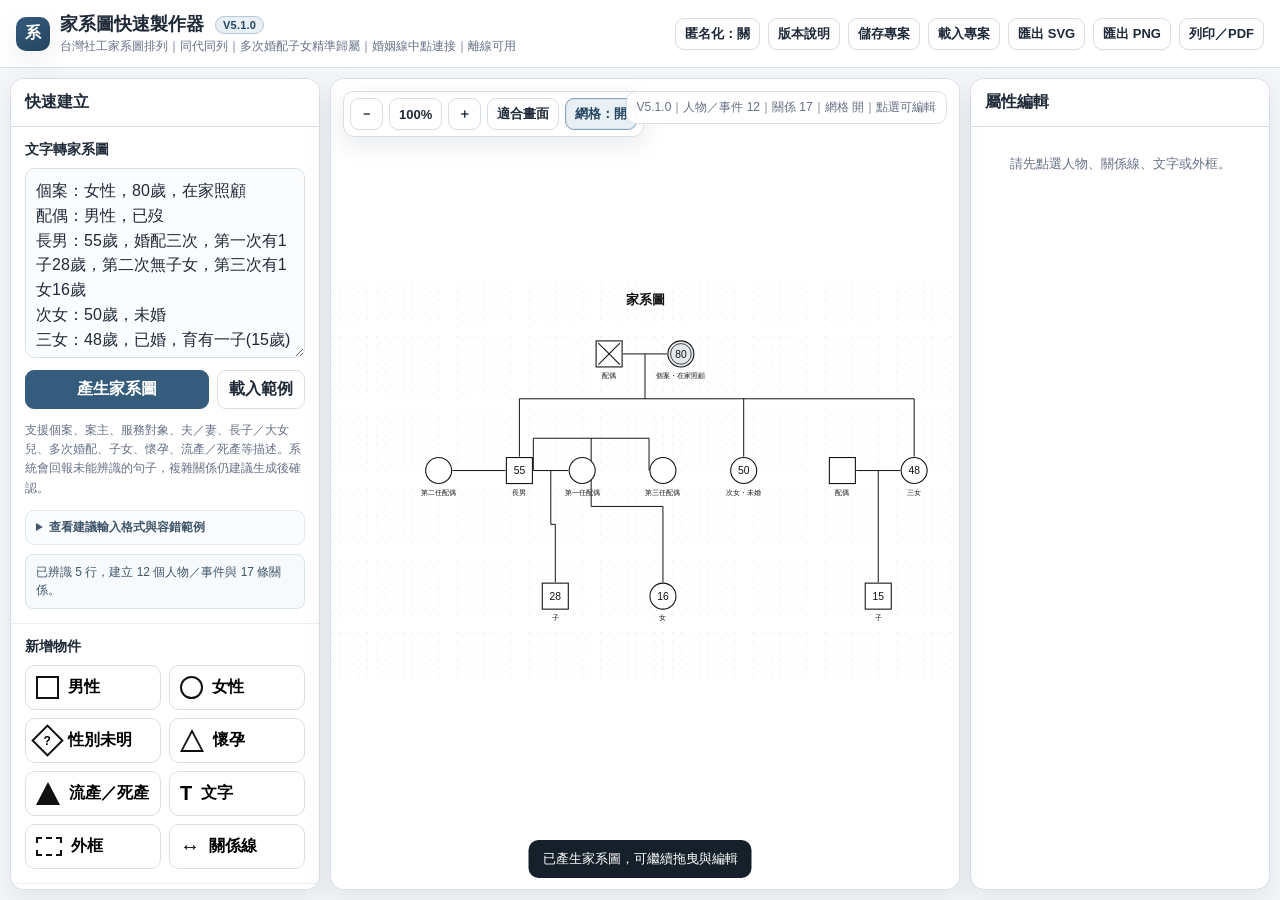
==== index.html @ 04a117cc "Add files via upload" ====
<!DOCTYPE html>
<html lang="zh-Hant">
<head>
<meta charset="utf-8" />
<meta name="viewport" content="width=device-width, initial-scale=1" />
<title>家系圖快速製作器 V5.1.0</title>
<link rel="stylesheet" href="styles.css?v=5.1.0" />
</head>
<body>
<div class="app">
  <header>
    <div class="brand">
      <div class="brand-mark">系</div>
      <div>
        <h1>家系圖快速製作器 <span class="version-badge" id="versionBadge">V5.1.0</span></h1>
        <p>台灣社工家系圖排列｜同代同列｜多次婚配子女精準歸屬｜婚姻線中點連接｜離線可用</p>
      </div>
    </div>
    <div class="header-actions">
      <button class="btn small privacy-toggle" id="anonymizeBtn" type="button" aria-pressed="false">匿名化：關</button>
      <button class="btn small" id="versionBtn" type="button">版本說明</button>
      <button class="btn small" id="saveProjectBtn">儲存專案</button>
      <label class="btn small" for="loadProjectInput">載入專案</label>
      <input class="file-input" id="loadProjectInput" type="file" accept="application/json" />
      <button class="btn small" id="exportSvgBtn">匯出 SVG</button>
      <button class="btn small" id="exportPngBtn">匯出 PNG</button>
      <button class="btn small" id="printBtn">列印／PDF</button>
      <button class="btn small inspector-toggle" id="inspectorToggleBtn">屬性</button>
    </div>
  </header>

  <main class="layout">
    <aside class="panel left-panel">
      <div class="panel-title">快速建立</div>
      <section class="section">
        <h3>文字轉家系圖</h3>
        <textarea id="quickInput" spellcheck="false">個案：女性，80歲，在家照顧
配偶：男性，已歿
長男：55歲，婚配三次，第一次有1子28歲，第二次無子女，第三次有1女16歲
次女：50歲，未婚
三女：48歲，已婚，育有一子(15歲)</textarea>
        <div class="row" style="margin-top:8px">
          <button class="btn primary" id="parseBtn" style="flex:1">產生家系圖</button>
          <button class="btn" id="sampleBtn">載入範例</button>
        </div>
        <p class="hint">支援個案、案主、服務對象、夫／妻、長子／大女兒、多次婚配、子女、懷孕、流產／死產等描述。系統會回報未能辨識的句子，複雜關係仍建議生成後確認。</p>
        <details class="parser-help">
          <summary>查看建議輸入格式與容錯範例</summary>
          <div class="hint parser-help-body">
            每位主要成員建議各占一行，可使用全形或半形冒號、逗號、分號。<br>
            例如：<br>
            ・案主 女性 80歲，在家照顧<br>
            ・丈夫：已歿<br>
            ・大兒子55歲，結婚三次；第一任育有28歲兒子；第三任育有16歲女兒<br>
            ・次女50歲未婚<br>
            ・三女48歲，已婚，有一名15歲兒子
          </div>
        </details>
        <div class="parse-report" id="parseReport" aria-live="polite"></div>
      </section>

      <section class="section">
        <h3>新增物件</h3>
        <div class="tool-grid">
          <button class="tool-btn" data-add-node="male"><span class="symbol-mini"></span>男性</button>
          <button class="tool-btn" data-add-node="female"><span class="symbol-mini circle"></span>女性</button>
          <button class="tool-btn" data-add-node="unknown"><span class="symbol-mini diamond"><span>?</span></span>性別未明</button>
          <button class="tool-btn" data-add-node="pregnancy"><span class="legend-triangle outline"></span>懷孕</button>
          <button class="tool-btn" data-add-node="loss"><span class="legend-triangle"></span>流產／死產</button>
          <button class="tool-btn" id="addTextBtn"><span style="font-weight:800;font-size:20px">T</span>文字</button>
          <button class="tool-btn" id="addFrameBtn"><span style="width:26px;height:19px;border:2px dashed #111"></span>外框</button>
          <button class="tool-btn" id="addRelationBtn"><span style="font-size:20px">↔</span>關係線</button>
        </div>
      </section>

      <section class="section">
        <h3>圖面設定</h3>
        <div class="meta-settings">
          <div class="field"><label>標題</label><input id="metaTitle" value="家系圖" /></div>
          <div class="field"><label>副標題／案號（選填）</label><input id="metaSubtitle" placeholder="例如：A001／家庭評估" /></div>
          <label class="check"><input type="checkbox" id="showRiskMarkers" checked /> 顯示高風險紅色箭頭</label>
        </div>
      </section>

      <section class="section">
        <h3>排列與畫布</h3>
        <div class="stack">
          <div class="setting-card" id="gridSettingCard">
            <div class="setting-line">
              <label class="check"><input type="checkbox" id="snapToGrid" checked /> 網格對齊</label>
              <span class="setting-value">20 px</span>
            </div>
            <div class="hint">啟用後顯示淡色點狀網格；拖曳人物、文字與外框時會自動吸附。</div>
          </div>
          <button class="btn" id="alignAllToGridBtn">將現有物件對齊網格</button>
          <button class="btn primary" id="autoLayoutBtn">依社工原則排列／修正連線</button>
          <div class="setting-card social-layout-card">
            <strong>V5 排列規則</strong>
            <div class="hint">長輩在上、晚輩在下；同一世代固定同一橫排；夫妻男左女右；手足長左幼右；子女由父母婚姻線中點向下連接。</div>
          </div>
          <div class="setting-card" id="touchSettingCard">
            <label class="check"><input type="checkbox" id="touchLongPress" checked /> 觸控長按後拖曳</label>
            <div class="setting-line"><span class="hint">手機／平板可避免輕觸時誤移動</span><select id="nudgeStep" aria-label="微調距離"><option value="2">微調 2px</option><option value="10">微調 10px</option><option value="20">網格 20px</option></select></div>
          </div>
          <div class="grid2">
            <button class="btn" id="undoBtn">復原</button>
            <button class="btn" id="redoBtn">重做</button>
          </div>
          <button class="btn danger" id="clearBtn">清空畫布</button>
        </div>
      </section>

      <section class="section">
        <h3>符號說明</h3>
        <div class="legend-list">
          <div class="legend-item"><span class="symbol-mini"></span>男性</div>
          <div class="legend-item"><span class="symbol-mini circle"></span>女性</div>
          <div class="legend-item"><span class="symbol-mini" style="position:relative">╳</span>已歿</div>
          <div class="legend-item"><span class="symbol-mini" style="box-shadow:0 0 0 3px #fff,0 0 0 5px #111"></span>案主／個案（雙框）</div>
          <div class="legend-item"><span class="legend-triangle outline"></span>懷孕</div>
          <div class="legend-item"><span class="legend-triangle"></span>流產／死產（類型可在屬性中調整）</div>
          <div class="legend-item"><span class="relation-swatch"></span>婚姻／伴侶關係</div>
          <div class="legend-item"><span class="relation-swatch dashed"></span>同居、收養或寄養（依標籤判讀）</div>
          <div class="legend-item"><span class="relation-swatch double"></span>親密關係</div>
          <div class="legend-item"><span class="relation-swatch red"></span>施暴者 → 受暴者</div>
          <div class="legend-item"><span style="font-weight:800;color:#b42318;font-size:22px">↘</span>高風險／需注意</div>
        </div>
        <p class="hint">V5 的結構排列採台灣社工實務常見原則：同代同列、長左幼右、夫妻男左女右，親子線由婚姻線中點向下。不同機構若有內規，仍以單位規範為準。</p>
      </section>

      <section class="section">
        <h3>敏感個資遮蔽</h3>
        <div class="privacy-controls">
          <label class="check"><input type="checkbox" id="anonymizeToggle" /> 啟用匿名顯示與匯出</label>
          <div class="field"><label>姓名處理方式</label><select id="anonymizeMode"><option value="code">以代號取代（A女、B男）</option><option value="hide">完全隱藏姓名</option></select></div>
          <label class="check"><input type="checkbox" id="anonymizeHideNotes" checked /> 匿名時同時隱藏人物備註</label>
          <div class="hint">此功能不會刪除原始姓名，只改變畫布顯示與 SVG／PNG／PDF 輸出。JSON 專案仍保留原始資料，請妥善保管。</div>
        </div>
        <div class="privacy"><strong>個資提醒：</strong>專案預設只存於目前瀏覽器，不會自動上傳。暴力、健康、兒少與家庭關係屬高度敏感資料，正式使用仍請依機構個資及資訊安全規範處理。</div>
      </section>
      <section class="section">
        <div class="version-card"><strong>版本 5.1.0</strong><span>2026-07-28</span><p>修正多次婚配家庭：每名子女綁定正確婚姻聯結，第三任配偶之子女會從該段婚姻線的水平中點向下連接。</p></div>
      </section>
    </aside>

    <section class="workspace-panel">
      <div class="workspace-toolbar">
        <button class="btn small" id="zoomOutBtn">－</button>
        <button class="btn small" id="zoomResetBtn">100%</button>
        <button class="btn small" id="zoomInBtn">＋</button>
        <button class="btn small" id="fitBtn">適合畫面</button>
        <button class="btn small" id="gridToggleBtn" type="button" aria-pressed="true" title="切換 20px 網格吸附">網格：開</button>
      </div>
      <div class="workspace-status" id="statusText">點選物件可編輯；拖曳可移動</div>
      <div id="canvasWrap">
        <svg id="canvas" viewBox="0 0 1400 900" xmlns="http://www.w3.org/2000/svg" aria-label="家系圖畫布">
          <defs>
            <marker id="arrow" markerWidth="8" markerHeight="8" refX="7" refY="4" orient="auto" markerUnits="strokeWidth">
              <path d="M0,0 L8,4 L0,8 Z" fill="#111"/>
            </marker>
            <marker id="redArrow" markerWidth="9" markerHeight="9" refX="8" refY="4.5" orient="auto" markerUnits="strokeWidth">
              <path d="M0,0 L9,4.5 L0,9 Z" fill="#b42318"/>
            </marker>
            <pattern id="gridPattern" width="20" height="20" patternUnits="userSpaceOnUse">
              <circle id="gridDot" cx="1.5" cy="1.5" r="1.15" fill="#c5ced8"/>
            </pattern>
          </defs>
          <rect id="canvasBackground" x="0" y="0" width="1400" height="900" fill="#fff"/>
          <rect id="gridBackground" x="0" y="0" width="1400" height="900" fill="url(#gridPattern)"/>
          <g id="frameLayer"></g>
          <g id="relationLayer"></g>
          <g id="nodeLayer"></g>
          <g id="textLayer"></g>
          <g id="metaLayer"></g>
          <g id="selectionLayer"></g>
        </svg>
      </div>
    </section>

    <aside class="panel right-panel" id="rightPanel">
      <div class="panel-title panel-title-row"><span>屬性編輯</span><button class="panel-close" id="closeInspectorBtn">關閉</button></div>
      <div id="inspector" class="empty">請先點選人物、關係線、文字或外框。</div>
    </aside>
  </main>
</div>

<dialog id="relationDialog">
  <div class="dialog-head">新增關係線</div>
  <div class="dialog-body">
    <div class="field">
      <label>關係類型</label>
      <select id="relationType">
        <option value="partner">婚姻／伴侶</option>
        <option value="parent">親子</option>
        <option value="twins">雙胞胎／多胞胎</option>
        <option value="care">照顧／支持箭頭</option>
        <option value="close">親密關係</option>
        <option value="conflict">衝突關係</option>
        <option value="closeConflict">親密但衝突</option>
        <option value="abuse">施暴／受暴</option>
        <option value="cutoff">關係中斷</option>
      </select>
    </div>
    <div class="field">
      <label>起點人物</label>
      <select id="relationFrom"></select>
    </div>
    <div class="field">
      <label>終點人物</label>
      <select id="relationTo"></select>
    </div>
    <div class="field" id="partnerStatusField">
      <label>伴侶狀態</label>
      <select id="partnerStatus">
        <option value="married">婚姻</option>
        <option value="cohabiting">同居</option>
        <option value="separated">分居</option>
        <option value="divorced">離婚</option>
      </select>
    </div>
    <div class="field" id="relationSubtypeField" style="display:none">
      <label id="relationSubtypeLabel">關係細類</label>
      <select id="relationSubtype"></select>
      <div class="hint" id="relationSubtypeHint"></div>
    </div>
    <div class="field">
      <label>標籤（選填）</label>
      <input id="relationLabel" placeholder="例如：主要照顧、經濟支持" />
    </div>
  </div>
  <div class="dialog-foot">
    <button class="btn" id="cancelRelationBtn">取消</button>
    <button class="btn primary" id="confirmRelationBtn">新增</button>
  </div>
</dialog>

<dialog id="versionDialog">
  <div class="dialog-head">家系圖快速製作器 V5.1.0</div>
  <div class="dialog-body version-dialog-body">
    <p><strong>發布日期：</strong>2026-07-28</p>
    <ul>
      <li><strong>V5.1 修正：</strong>每名子女綁定正確的婚姻／伴侶聯結，第三任配偶所生子女不再只接到核心父／母節點。</li>
      <li>子女主幹固定由該段婚姻線的最長水平線段中點向下。</li>
      <li>舊版專案首次載入時，會修補可明確判定的缺漏父母連線並重新同代對齊。</li>
      <li>重寫自動排列：所有同一世代人物固定在同一橫排。</li>
      <li>夫妻／伴侶優先依男左女右排列，多次婚配仍維持同世代水平位置。</li>
      <li>同胞手足依長幼由左至右排列。</li>
      <li>親子結構線改由父母婚姻線中點向下，再連接水平手足線與各子女。</li>
      <li>收養／寄養仍保留虛線分支與標籤。</li>
      <li>保留 V4 的避障關係線、匿名化、動態匯出、行動裝置微調與離線功能。</li>
    </ul>
  </div>
  <div class="dialog-foot"><button class="btn primary" id="closeVersionBtn">知道了</button></div>
</dialog>

<div class="toast" id="toast"></div>

<script src="app.js?v=5.1.0" defer></script>
</body>
</html>
---- styles.css ----
:root{
    --bg:#f4f6f8;
    --panel:#ffffff;
    --line:#d8dee6;
    --text:#1f2937;
    --muted:#667085;
    --accent:#355b7d;
    --accent-2:#24445f;
    --danger:#b42318;
    --ok:#147d64;
    --shadow:0 10px 28px rgba(31,41,55,.08);
  }
  *{box-sizing:border-box}
  html,body{height:100%;margin:0;font-family:-apple-system,BlinkMacSystemFont,"Segoe UI","Noto Sans TC","PingFang TC","Microsoft JhengHei",sans-serif;color:var(--text);background:var(--bg)}
  button,input,select,textarea{font:inherit}
  button{cursor:pointer}
  .app{height:100%;display:grid;grid-template-rows:auto 1fr}
  header{display:flex;align-items:center;justify-content:space-between;padding:12px 16px;background:#fff;border-bottom:1px solid var(--line);gap:12px}
  .brand{display:flex;align-items:center;gap:10px;min-width:0}
  .brand-mark{width:34px;height:34px;border-radius:10px;background:linear-gradient(145deg,var(--accent),var(--accent-2));display:grid;place-items:center;color:#fff;font-weight:700;box-shadow:var(--shadow)}
  .brand h1{font-size:18px;margin:0;white-space:nowrap}
  .brand p{font-size:12px;margin:2px 0 0;color:var(--muted)}
  .header-actions{display:flex;flex-wrap:wrap;gap:8px;justify-content:flex-end}
  .btn{border:1px solid var(--line);background:#fff;color:var(--text);padding:8px 11px;border-radius:9px;font-weight:600;transition:background .16s ease,border-color .16s ease,box-shadow .16s ease,transform .08s ease,color .16s ease;box-shadow:0 1px 1px rgba(31,41,55,.02)}
  .btn:hover{background:#f8fafc;border-color:#aeb8c4;box-shadow:0 4px 12px rgba(31,41,55,.08)}
  .btn:active{transform:translateY(1px) scale(.985);box-shadow:none}
  .btn:focus-visible,.tool-btn:focus-visible{outline:3px solid rgba(53,91,125,.22);outline-offset:2px}
  .btn.primary{background:var(--accent);color:#fff;border-color:var(--accent)}
  .btn.primary:hover{background:var(--accent-2);border-color:var(--accent-2)}
  .btn.danger{color:var(--danger)}
  .btn.danger:hover{background:#fff5f4;border-color:#f0b8b2}
  .btn.small{padding:6px 9px;font-size:13px}
  .btn.toggle-on,.btn[aria-pressed="true"]{background:#e8f0f6;border-color:#87a2b9;color:#24445f;box-shadow:inset 0 0 0 1px rgba(53,91,125,.08)}
  .layout{min-height:0;display:grid;grid-template-columns:310px minmax(0,1fr) 300px;gap:10px;padding:10px}
  .panel{background:var(--panel);border:1px solid var(--line);border-radius:14px;box-shadow:var(--shadow);min-height:0;overflow:auto}
  .panel-title{position:sticky;top:0;z-index:5;background:rgba(255,255,255,.96);backdrop-filter:blur(8px);border-bottom:1px solid var(--line);padding:13px 14px;font-weight:700}
  .panel-title-row{display:flex;align-items:center;justify-content:space-between;gap:8px}
  .panel-close{display:none;border:0;background:transparent;color:var(--muted);font-weight:700;padding:4px 6px}
  .inspector-toggle{display:none}
  .section{padding:14px;border-bottom:1px solid #edf0f3}
  .section:last-child{border-bottom:0}
  .section h3{font-size:14px;margin:0 0 9px}
  .hint{font-size:12px;line-height:1.6;color:var(--muted)}
  textarea{width:100%;min-height:190px;resize:vertical;border:1px solid var(--line);border-radius:10px;padding:10px;line-height:1.55;background:#fbfcfd;color:var(--text)}
  textarea:focus,input:focus,select:focus{outline:2px solid rgba(53,91,125,.18);border-color:var(--accent)}
  .stack{display:grid;gap:8px}
  .row{display:flex;gap:8px;align-items:center}
  .row.wrap{flex-wrap:wrap}
  .grid2{display:grid;grid-template-columns:1fr 1fr;gap:8px}
  .tool-grid{display:grid;grid-template-columns:1fr 1fr;gap:8px}
  .tool-btn{border:1px solid var(--line);background:#fff;border-radius:10px;padding:10px;text-align:left;display:flex;gap:9px;align-items:center;font-weight:600;transition:background .16s ease,border-color .16s ease,box-shadow .16s ease,transform .08s ease}
  .tool-btn:hover{border-color:#8fa5b8;background:#f8fafc;box-shadow:0 5px 14px rgba(31,41,55,.07)}
  .tool-btn:active{transform:translateY(1px) scale(.99)}
  .symbol-mini{width:23px;height:23px;border:2px solid #111;display:inline-grid;place-items:center;font-size:12px;flex:0 0 auto}
  .symbol-mini.circle{border-radius:50%}
  .symbol-mini.diamond{transform:rotate(45deg)}
  .symbol-mini.diamond span{transform:rotate(-45deg)}
  .workspace-panel{position:relative;overflow:hidden;background:#e9edf1;border:1px solid var(--line);border-radius:14px;box-shadow:var(--shadow);min-height:0}
  .workspace-toolbar{position:absolute;z-index:10;left:12px;top:12px;display:flex;gap:6px;padding:6px;background:rgba(255,255,255,.94);border:1px solid var(--line);border-radius:11px;box-shadow:0 8px 24px rgba(31,41,55,.10)}
  .workspace-status{position:absolute;z-index:10;right:12px;top:12px;padding:7px 10px;border-radius:10px;background:rgba(255,255,255,.94);border:1px solid var(--line);font-size:12px;color:var(--muted)}
  #canvasWrap{width:100%;height:100%;overflow:hidden;touch-action:none}
  #canvas{width:100%;height:100%;display:block;background:#fff}
  .field{display:grid;gap:5px}
  .field label{font-size:12px;color:var(--muted);font-weight:600}
  .field input,.field select,.field textarea{width:100%;border:1px solid var(--line);border-radius:8px;padding:8px;background:#fff;min-height:auto}
  .field textarea{min-height:74px}
  .check{display:flex;align-items:center;gap:8px;font-size:13px}
  .empty{padding:26px 16px;text-align:center;color:var(--muted);font-size:13px;line-height:1.7}
  .inspector-actions{display:flex;gap:8px;flex-wrap:wrap;margin-top:10px}
  .privacy{background:#f7fafc;border:1px solid #d7e3ea;border-radius:10px;padding:10px;font-size:12px;line-height:1.6;color:#40566a}
  .legend-list{display:grid;gap:8px;font-size:13px}
  .legend-item{display:flex;gap:9px;align-items:center}
  .legend-triangle{width:0;height:0;border-left:12px solid transparent;border-right:12px solid transparent;border-bottom:23px solid #111;position:relative;display:inline-block;flex:0 0 24px}
  .legend-triangle.outline{border-bottom-color:#111}
  .legend-triangle.outline::after{content:"";position:absolute;left:-9px;top:4px;width:0;height:0;border-left:9px solid transparent;border-right:9px solid transparent;border-bottom:17px solid #fff}
  .relation-swatch{display:inline-block;width:38px;height:12px;position:relative;flex:0 0 38px}
  .relation-swatch::before{content:"";position:absolute;left:0;right:0;top:5px;border-top:2px solid #111}
  .relation-swatch.double::after{content:"";position:absolute;left:0;right:0;top:9px;border-top:2px solid #111}
  .relation-swatch.dashed::before{border-top-style:dashed}
  .relation-swatch.red::before{border-color:#b42318;border-top-style:dashed}
  .setting-card{display:grid;gap:7px;padding:10px;border:1px solid #e2e8ef;border-radius:10px;background:#fafcfd}
  .setting-card.enabled{border-color:#9eb4c6;background:#f3f8fb}
  .setting-line{display:flex;align-items:center;justify-content:space-between;gap:10px}
  .setting-value{font-size:12px;color:var(--muted);font-weight:700}
  .color-control{display:grid;grid-template-columns:52px 1fr;gap:10px;align-items:center}
  .color-control input[type="color"]{width:52px;height:40px;padding:3px;border-radius:9px;background:#fff;cursor:pointer}
  .color-palette{display:flex;flex-wrap:wrap;gap:7px}
  .color-swatch{width:27px;height:27px;border-radius:8px;border:2px solid rgba(31,41,55,.18);padding:0;box-shadow:0 1px 3px rgba(31,41,55,.08);transition:transform .1s ease,border-color .15s ease}
  .color-swatch:hover{transform:scale(1.08);border-color:#355b7d}
  .color-swatch:active{transform:scale(.96)}
  .color-reset{font-size:12px;padding:5px 8px}
  #gridBackground{pointer-events:all}
  .meta-settings{display:grid;gap:8px}
  dialog{border:0;border-radius:14px;padding:0;box-shadow:0 24px 80px rgba(0,0,0,.22);max-width:520px;width:calc(100% - 24px)}
  dialog::backdrop{background:rgba(24,34,45,.44)}
  .dialog-head{padding:15px 16px;border-bottom:1px solid var(--line);font-weight:700}
  .dialog-body{padding:16px;display:grid;gap:12px}
  .dialog-foot{padding:12px 16px;border-top:1px solid var(--line);display:flex;justify-content:flex-end;gap:8px}
  .toast{position:fixed;left:50%;bottom:22px;transform:translateX(-50%) translateY(20px);opacity:0;pointer-events:none;background:#16202a;color:#fff;border-radius:10px;padding:10px 14px;font-size:13px;transition:.2s;z-index:100}
  .toast.show{opacity:1;transform:translateX(-50%) translateY(0)}
  .file-input{display:none}
  @media (max-width:1080px){
    .layout{grid-template-columns:270px minmax(0,1fr)}
    .inspector-toggle{display:inline-flex}
    .right-panel{display:block;position:fixed;z-index:70;right:10px;top:74px;bottom:10px;width:min(360px,calc(100vw - 20px));transform:translateX(calc(100% + 24px));transition:transform .2s ease;box-shadow:0 20px 70px rgba(15,23,42,.22)}
    .right-panel.open{transform:translateX(0)}
    .panel-close{display:inline-block}
  }
  @media (max-width:760px){
    header{align-items:flex-start;flex-direction:column}
    .header-actions{justify-content:flex-start}
    .layout{grid-template-columns:1fr;grid-template-rows:auto minmax(520px,1fr);overflow:auto}
    .left-panel{max-height:none}
    .workspace-panel{min-height:620px}
  }
  @media print{
    header,.left-panel,.right-panel,.workspace-toolbar,.workspace-status,#gridBackground{display:none!important}
    body,.app,.layout,.workspace-panel,#canvasWrap{background:#fff!important;height:auto!important;overflow:visible!important;border:0!important;box-shadow:none!important;padding:0!important;margin:0!important}
    .layout{display:block!important}
    #canvas{width:100%!important;height:auto!important}
  }
  .version-badge{display:inline-flex;vertical-align:middle;align-items:center;margin-left:6px;padding:2px 7px;border-radius:999px;background:#e8f0f6;color:#24445f;border:1px solid #b8c9d7;font-size:11px;letter-spacing:.02em}
  .privacy-toggle[aria-pressed="true"]{background:#fff4d6;border-color:#d3a84f;color:#76550a;box-shadow:inset 0 0 0 1px rgba(211,168,79,.16)}
  .parser-help{margin-top:10px;border:1px solid #e2e8ef;border-radius:9px;background:#fafcfd;padding:8px 10px}
  .parser-help summary{font-size:12px;font-weight:700;color:#40566a;cursor:pointer}
  .parser-help-body{padding-top:8px}
  .parse-report{display:none;margin-top:9px;padding:8px 10px;border-radius:8px;font-size:12px;line-height:1.55;background:#f7fafc;border:1px solid #d7e3ea;color:#40566a}
  .parse-report.show{display:block}
  .parse-report.warning{background:#fff8e7;border-color:#ead29a;color:#71551d}
  .privacy-controls{display:grid;gap:9px;margin-bottom:10px;padding:10px;border:1px solid #d7e3ea;border-radius:10px;background:#f9fcfe}
  .version-card{display:grid;grid-template-columns:1fr auto;gap:5px 10px;padding:11px;border:1px solid #dce3e9;border-radius:10px;background:#fafbfc;font-size:12px;color:#526170}
  .version-card strong{font-size:13px;color:#263746}.version-card span{font-variant-numeric:tabular-nums}.version-card p{grid-column:1/-1;margin:2px 0 0;line-height:1.55}
  .version-dialog-body{font-size:14px;line-height:1.65}.version-dialog-body p{margin:0}.version-dialog-body ul{margin:0;padding-left:20px}
  .nudge-panel{display:grid;gap:7px;padding:9px;border:1px solid #e2e8ef;border-radius:9px;background:#fafcfd}
  .nudge-title{display:flex;align-items:center;justify-content:space-between;font-size:12px;color:var(--muted);font-weight:700}
  .nudge-grid{display:grid;grid-template-columns:repeat(3,38px);grid-template-rows:repeat(3,34px);gap:4px;justify-content:center}
  .nudge-grid .btn{padding:4px}.nudge-grid [data-nudge="up"]{grid-column:2}.nudge-grid [data-nudge="left"]{grid-column:1;grid-row:2}.nudge-grid [data-nudge="right"]{grid-column:3;grid-row:2}.nudge-grid [data-nudge="down"]{grid-column:2;grid-row:3}
  .route-tools{display:grid;gap:8px;padding:10px;border:1px solid #e2e8ef;border-radius:9px;background:#fafcfd}
  .route-point-handle{cursor:move;touch-action:none}
  .anonymized-indicator{font-size:13px;font-weight:700;fill:#9a6700}
  #nudgeStep{max-width:112px;border:1px solid var(--line);border-radius:7px;padding:5px;background:#fff;font-size:12px}
  @media (max-width:760px){
    .workspace-toolbar{max-width:calc(100% - 24px);overflow-x:auto;white-space:nowrap}
    .workspace-status{top:62px;max-width:calc(100% - 24px);white-space:nowrap;overflow:hidden;text-overflow:ellipsis}
  }

.social-layout-card{border-color:#9eb4c6;background:#f3f8fb}
.social-layout-card strong{font-size:13px;color:#24445f}
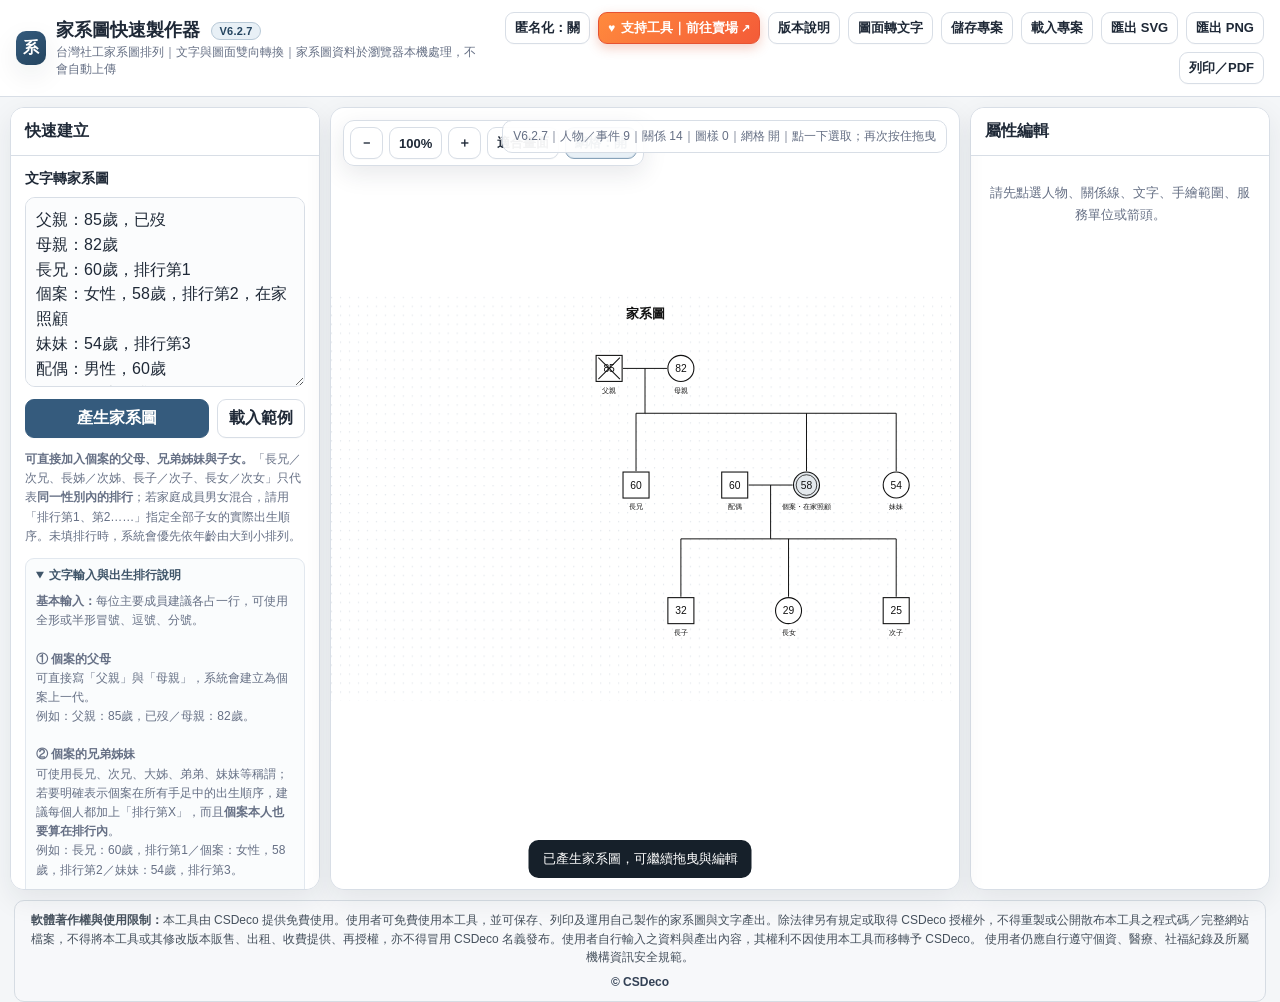
==== commit e159e47b: "Add files via upload" ====
--- a/index.html
+++ b/index.html
@@ -3,8 +3,243 @@
 <head>
 <meta charset="utf-8" />
 <meta name="viewport" content="width=device-width, initial-scale=1" />
-<title>家系圖快速製作器 V5.1.0</title>
-<link rel="stylesheet" href="styles.css?v=5.1.0" />
+<title>家系圖快速製作器 V6.2.9</title>
+<style>
+:root{
+    --bg:#f4f6f8;
+    --panel:#ffffff;
+    --line:#d8dee6;
+    --text:#1f2937;
+    --muted:#667085;
+    --accent:#355b7d;
+    --accent-2:#24445f;
+    --danger:#b42318;
+    --ok:#147d64;
+    --shadow:0 10px 28px rgba(31,41,55,.08);
+  }
+  *{box-sizing:border-box}
+  html,body{height:100%;margin:0;font-family:-apple-system,BlinkMacSystemFont,"Segoe UI","Noto Sans TC","PingFang TC","Microsoft JhengHei",sans-serif;color:var(--text);background:var(--bg)}
+  button,input,select,textarea{font:inherit}
+  button{cursor:pointer}
+  .app{height:100%;display:grid;grid-template-rows:auto 1fr}
+  header{display:flex;align-items:center;justify-content:space-between;padding:12px 16px;background:#fff;border-bottom:1px solid var(--line);gap:12px}
+  .brand{display:flex;align-items:center;gap:10px;min-width:0}
+  .brand-mark{width:34px;height:34px;border-radius:10px;background:linear-gradient(145deg,var(--accent),var(--accent-2));display:grid;place-items:center;color:#fff;font-weight:700;box-shadow:var(--shadow)}
+  .brand h1{font-size:18px;margin:0;white-space:nowrap}
+  .brand p{font-size:12px;margin:2px 0 0;color:var(--muted)}
+  .header-actions{display:flex;flex-wrap:wrap;gap:8px;justify-content:flex-end}
+  .btn{border:1px solid var(--line);background:#fff;color:var(--text);padding:8px 11px;border-radius:9px;font-weight:600;transition:background .16s ease,border-color .16s ease,box-shadow .16s ease,transform .08s ease,color .16s ease;box-shadow:0 1px 1px rgba(31,41,55,.02)}
+  .btn:hover{background:#f8fafc;border-color:#aeb8c4;box-shadow:0 4px 12px rgba(31,41,55,.08)}
+  .btn:active{transform:translateY(1px) scale(.985);box-shadow:none}
+  .btn:focus-visible,.tool-btn:focus-visible{outline:3px solid rgba(53,91,125,.22);outline-offset:2px}
+  .btn.primary{background:var(--accent);color:#fff;border-color:var(--accent)}
+  .btn.primary:hover{background:var(--accent-2);border-color:var(--accent-2)}
+  .btn.danger{color:var(--danger)}
+  .btn.danger:hover{background:#fff5f4;border-color:#f0b8b2}
+  .btn.small{padding:6px 9px;font-size:13px}
+  .btn.toggle-on,.btn[aria-pressed="true"]{background:#e8f0f6;border-color:#87a2b9;color:#24445f;box-shadow:inset 0 0 0 1px rgba(53,91,125,.08)}
+  .layout{min-height:0;display:grid;grid-template-columns:310px minmax(0,1fr) 300px;gap:10px;padding:10px}
+  .panel{background:var(--panel);border:1px solid var(--line);border-radius:14px;box-shadow:var(--shadow);min-height:0;overflow:auto}
+  .panel-title{position:sticky;top:0;z-index:5;background:rgba(255,255,255,.96);backdrop-filter:blur(8px);border-bottom:1px solid var(--line);padding:13px 14px;font-weight:700}
+  .panel-title-row{display:flex;align-items:center;justify-content:space-between;gap:8px}
+  .panel-close{display:none;border:0;background:transparent;color:var(--muted);font-weight:700;padding:4px 6px}
+  .inspector-toggle{display:none}
+  .section{padding:14px;border-bottom:1px solid #edf0f3}
+  .section:last-child{border-bottom:0}
+  .section h3{font-size:14px;margin:0 0 9px}
+  .hint{font-size:12px;line-height:1.6;color:var(--muted)}
+  textarea{width:100%;min-height:190px;resize:vertical;border:1px solid var(--line);border-radius:10px;padding:10px;line-height:1.55;background:#fbfcfd;color:var(--text)}
+  textarea:focus,input:focus,select:focus{outline:2px solid rgba(53,91,125,.18);border-color:var(--accent)}
+  .stack{display:grid;gap:8px}
+  .row{display:flex;gap:8px;align-items:center}
+  .row.wrap{flex-wrap:wrap}
+  .grid2{display:grid;grid-template-columns:1fr 1fr;gap:8px}
+  .tool-grid{display:grid;grid-template-columns:1fr 1fr;gap:8px}
+  .tool-btn{border:1px solid var(--line);background:#fff;border-radius:10px;padding:10px;text-align:left;display:flex;gap:9px;align-items:center;font-weight:600;transition:background .16s ease,border-color .16s ease,box-shadow .16s ease,transform .08s ease}
+  .tool-btn:hover{border-color:#8fa5b8;background:#f8fafc;box-shadow:0 5px 14px rgba(31,41,55,.07)}
+  .tool-btn:active{transform:translateY(1px) scale(.99)}
+  .symbol-mini{width:23px;height:23px;border:2px solid #111;display:inline-grid;place-items:center;font-size:12px;flex:0 0 auto}
+  .symbol-mini.circle{border-radius:50%}
+  .symbol-mini.diamond{transform:rotate(45deg)}
+  .symbol-mini.diamond span{transform:rotate(-45deg)}
+  .workspace-panel{position:relative;overflow:hidden;background:#e9edf1;border:1px solid var(--line);border-radius:14px;box-shadow:var(--shadow);min-height:0}
+  .workspace-toolbar{position:absolute;z-index:10;left:12px;top:12px;display:flex;gap:6px;padding:6px;background:rgba(255,255,255,.94);border:1px solid var(--line);border-radius:11px;box-shadow:0 8px 24px rgba(31,41,55,.10)}
+  .workspace-status{position:absolute;z-index:10;right:12px;top:12px;padding:7px 10px;border-radius:10px;background:rgba(255,255,255,.94);border:1px solid var(--line);font-size:12px;color:var(--muted)}
+  #canvasWrap{width:100%;height:100%;overflow:hidden;touch-action:none}
+  #canvas{width:100%;height:100%;display:block;background:#fff}
+  .field{display:grid;gap:5px}
+  .field label{font-size:12px;color:var(--muted);font-weight:600}
+  .field input,.field select,.field textarea{width:100%;border:1px solid var(--line);border-radius:8px;padding:8px;background:#fff;min-height:auto}
+  .field textarea{min-height:74px}
+  .check{display:flex;align-items:center;gap:8px;font-size:13px}
+  .empty{padding:26px 16px;text-align:center;color:var(--muted);font-size:13px;line-height:1.7}
+  .inspector-actions{display:flex;gap:8px;flex-wrap:wrap;margin-top:10px}
+  .privacy{background:#f7fafc;border:1px solid #d7e3ea;border-radius:10px;padding:10px;font-size:12px;line-height:1.6;color:#40566a}
+  .legend-list{display:grid;gap:8px;font-size:13px}
+  .legend-item{display:flex;gap:9px;align-items:center}
+  .legend-triangle{width:0;height:0;border-left:12px solid transparent;border-right:12px solid transparent;border-bottom:23px solid #111;position:relative;display:inline-block;flex:0 0 24px}
+  .legend-triangle.outline{border-bottom-color:#111}
+  .legend-triangle.outline::after{content:"";position:absolute;left:-9px;top:4px;width:0;height:0;border-left:9px solid transparent;border-right:9px solid transparent;border-bottom:17px solid #fff}
+  .relation-swatch{display:inline-block;width:38px;height:12px;position:relative;flex:0 0 38px}
+  .relation-swatch::before{content:"";position:absolute;left:0;right:0;top:5px;border-top:2px solid #111}
+  .relation-swatch.double::after{content:"";position:absolute;left:0;right:0;top:9px;border-top:2px solid #111}
+  .relation-swatch.dashed::before{border-top-style:dashed}
+  .relation-swatch.red::before{border-color:#b42318;border-top-style:dashed}
+  .setting-card{display:grid;gap:7px;padding:10px;border:1px solid #e2e8ef;border-radius:10px;background:#fafcfd}
+  .setting-card.enabled{border-color:#9eb4c6;background:#f3f8fb}
+  .setting-line{display:flex;align-items:center;justify-content:space-between;gap:10px}
+  .setting-value{font-size:12px;color:var(--muted);font-weight:700}
+  .color-control{display:grid;grid-template-columns:52px 1fr;gap:10px;align-items:center}
+  .color-control input[type="color"]{width:52px;height:40px;padding:3px;border-radius:9px;background:#fff;cursor:pointer}
+  .color-palette{display:flex;flex-wrap:wrap;gap:7px}
+  .color-swatch{width:27px;height:27px;border-radius:8px;border:2px solid rgba(31,41,55,.18);padding:0;box-shadow:0 1px 3px rgba(31,41,55,.08);transition:transform .1s ease,border-color .15s ease}
+  .color-swatch:hover{transform:scale(1.08);border-color:#355b7d}
+  .color-swatch:active{transform:scale(.96)}
+  .color-reset{font-size:12px;padding:5px 8px}
+  #gridBackground{pointer-events:all}
+  .meta-settings{display:grid;gap:8px}
+  dialog{border:0;border-radius:14px;padding:0;box-shadow:0 24px 80px rgba(0,0,0,.22);max-width:520px;width:calc(100% - 24px)}
+  dialog::backdrop{background:rgba(24,34,45,.44)}
+  .dialog-head{padding:15px 16px;border-bottom:1px solid var(--line);font-weight:700}
+  .dialog-body{padding:16px;display:grid;gap:12px}
+  .dialog-foot{padding:12px 16px;border-top:1px solid var(--line);display:flex;justify-content:flex-end;gap:8px}
+  .toast{position:fixed;left:50%;bottom:22px;transform:translateX(-50%) translateY(20px);opacity:0;pointer-events:none;background:#16202a;color:#fff;border-radius:10px;padding:10px 14px;font-size:13px;transition:.2s;z-index:100}
+  .toast.show{opacity:1;transform:translateX(-50%) translateY(0)}
+  .file-input{display:none}
+  @media (max-width:1080px){
+    .layout{grid-template-columns:270px minmax(0,1fr)}
+    .inspector-toggle{display:inline-flex}
+    .right-panel{display:block;position:fixed;z-index:70;right:10px;top:74px;bottom:10px;width:min(360px,calc(100vw - 20px));transform:translateX(calc(100% + 24px));transition:transform .2s ease;box-shadow:0 20px 70px rgba(15,23,42,.22)}
+    .right-panel.open{transform:translateX(0)}
+    .panel-close{display:inline-block}
+  }
+  @media (max-width:760px){
+    header{align-items:flex-start;flex-direction:column}
+    .header-actions{justify-content:flex-start}
+    .layout{grid-template-columns:1fr;grid-template-rows:auto minmax(520px,1fr);overflow:auto}
+    .left-panel{max-height:none}
+    .workspace-panel{min-height:620px}
+  }
+  @media print{
+    header,.left-panel,.right-panel,.workspace-toolbar,.workspace-status,#gridBackground{display:none!important}
+    body,.app,.layout,.workspace-panel,#canvasWrap{background:#fff!important;height:auto!important;overflow:visible!important;border:0!important;box-shadow:none!important;padding:0!important;margin:0!important}
+    .layout{display:block!important}
+    #canvas{width:100%!important;height:auto!important}
+  }
+  .version-badge{display:inline-flex;vertical-align:middle;align-items:center;margin-left:6px;padding:2px 7px;border-radius:999px;background:#e8f0f6;color:#24445f;border:1px solid #b8c9d7;font-size:11px;letter-spacing:.02em}
+  .privacy-toggle[aria-pressed="true"]{background:#fff4d6;border-color:#d3a84f;color:#76550a;box-shadow:inset 0 0 0 1px rgba(211,168,79,.16)}
+  .parser-help{margin-top:10px;border:1px solid #e2e8ef;border-radius:9px;background:#fafcfd;padding:8px 10px}
+  .parser-help summary{font-size:12px;font-weight:700;color:#40566a;cursor:pointer}
+  .parser-help-body{padding-top:8px}
+  .parse-report{display:none;margin-top:9px;padding:8px 10px;border-radius:8px;font-size:12px;line-height:1.55;background:#f7fafc;border:1px solid #d7e3ea;color:#40566a}
+  .parse-report.show{display:block}
+  .parse-report.warning{background:#fff8e7;border-color:#ead29a;color:#71551d}
+  .privacy-controls{display:grid;gap:9px;margin-bottom:10px;padding:10px;border:1px solid #d7e3ea;border-radius:10px;background:#f9fcfe}
+  .version-card{display:grid;grid-template-columns:1fr auto;gap:5px 10px;padding:11px;border:1px solid #dce3e9;border-radius:10px;background:#fafbfc;font-size:12px;color:#526170}
+  .version-card strong{font-size:13px;color:#263746}.version-card span{font-variant-numeric:tabular-nums}.version-card p{grid-column:1/-1;margin:2px 0 0;line-height:1.55}
+  .version-dialog-body{font-size:14px;line-height:1.65}.version-dialog-body p{margin:0}.version-dialog-body ul{margin:0;padding-left:20px}
+  .nudge-panel{display:grid;gap:7px;padding:9px;border:1px solid #e2e8ef;border-radius:9px;background:#fafcfd}
+  .nudge-title{display:flex;align-items:center;justify-content:space-between;font-size:12px;color:var(--muted);font-weight:700}
+  .nudge-grid{display:grid;grid-template-columns:repeat(3,38px);grid-template-rows:repeat(3,34px);gap:4px;justify-content:center}
+  .nudge-grid .btn{padding:4px}.nudge-grid [data-nudge="up"]{grid-column:2}.nudge-grid [data-nudge="left"]{grid-column:1;grid-row:2}.nudge-grid [data-nudge="right"]{grid-column:3;grid-row:2}.nudge-grid [data-nudge="down"]{grid-column:2;grid-row:3}
+  .route-tools{display:grid;gap:8px;padding:10px;border:1px solid #e2e8ef;border-radius:9px;background:#fafcfd}
+  .route-point-handle{cursor:move;touch-action:none}
+  .anonymized-indicator{font-size:13px;font-weight:700;fill:#9a6700}
+  #nudgeStep{max-width:112px;border:1px solid var(--line);border-radius:7px;padding:5px;background:#fff;font-size:12px}
+  @media (max-width:760px){
+    .workspace-toolbar{max-width:calc(100% - 24px);overflow-x:auto;white-space:nowrap}
+    .workspace-status{top:62px;max-width:calc(100% - 24px);white-space:nowrap;overflow:hidden;text-overflow:ellipsis}
+  }
+
+.social-layout-card{border-color:#9eb4c6;background:#f3f8fb}
+.social-layout-card strong{font-size:13px;color:#24445f}
+
+/* V5.2 圖形工具 */
+.tool-btn.active-tool{background:#e8f0f6;border-color:#355b7d;color:#24445f;box-shadow:inset 0 0 0 1px rgba(53,91,125,.16)}
+#canvas.drawing-mode{cursor:crosshair}
+.pen-symbol{font-size:22px;line-height:1;font-weight:800;transform:rotate(-18deg);display:inline-block}
+.ellipse-symbol{width:32px;height:22px;border:2px solid #111;border-radius:50%;display:inline-grid;place-items:center;font-size:10px;flex:0 0 auto}
+.arrow-symbol{font-size:25px;line-height:1;font-weight:700;display:inline-block;min-width:30px}
+.tool-hint{margin:10px 0 0;padding:9px;border:1px dashed #b9c7d3;border-radius:9px;background:#f8fbfd}
+
+
+/* 圖面轉文字 */
+.dialog-wide{max-width:820px}
+.reverse-grid{display:grid;grid-template-columns:230px 1fr;gap:14px;align-items:start}
+.reverse-options{display:grid;gap:10px;padding:11px;border:1px solid #e2e8ef;border-radius:10px;background:#fafcfd}
+.reverse-output textarea{min-height:410px;font-family:"Noto Sans TC","Microsoft JhengHei",sans-serif;white-space:pre-wrap}
+.reverse-summary{font-size:12px;color:var(--muted);line-height:1.6;padding:8px 10px;border:1px solid #d7e3ea;border-radius:8px;background:#f7fafc}
+
+
+.legal-notice{border:1px solid #d4dae1;background:#f7f8fa;border-radius:10px;padding:10px 12px;font-size:12px;line-height:1.65;color:#3a4653}
+.legal-notice strong{color:#18202a}
+.legal-footer{margin:0 14px 14px;padding:10px 14px;border:1px solid #d6dce3;border-radius:10px;background:#f7f8fa;color:#46515d;font-size:12px;line-height:1.55;text-align:center}
+
+
+
+
+@media (max-width:720px){.reverse-grid{grid-template-columns:1fr}.reverse-output textarea{min-height:330px}}
+.diagram-text-card{display:grid;gap:9px}
+.diagram-text-card .btn{width:100%}
+.sponsor-btn{background:linear-gradient(135deg,#ff8a3d,#f45b38);border-color:#e65332;color:#fff;text-decoration:none;font-weight:800;box-shadow:0 4px 12px rgba(214,79,44,.28);padding:8px 14px;transform:translateY(0);transition:.18s ease}.sponsor-btn:hover{background:linear-gradient(135deg,#ff9b51,#f76b46);border-color:#dc4f31;box-shadow:0 6px 16px rgba(214,79,44,.36);transform:translateY(-1px)}.sponsor-btn::before{content:"♥";margin-right:6px;font-size:12px}.sponsor-btn::after{content:" ↗";font-size:11px}
+
+
+/* V6.2.9 手機操作最佳化 */
+.mobile-actionbar{display:none}
+@media (max-width:760px){
+  html,body{height:100dvh;overflow:hidden}
+  .app{height:100dvh;min-height:0}
+  header{padding:8px 10px;gap:7px;flex:0 0 auto}
+  .brand{width:100%;gap:8px}
+  .brand-mark{width:30px;height:30px;border-radius:9px;flex:0 0 30px}
+  .brand h1{font-size:16px;white-space:normal;line-height:1.25}
+  .brand p{font-size:10px;line-height:1.35;display:-webkit-box;-webkit-line-clamp:2;-webkit-box-orient:vertical;overflow:hidden}
+  .version-badge{font-size:10px;padding:1px 6px;margin-left:3px}
+  .header-actions{width:100%;display:flex;flex-wrap:nowrap;overflow-x:auto;justify-content:flex-start;gap:6px;padding:1px 0 3px;-webkit-overflow-scrolling:touch;scrollbar-width:none}
+  .header-actions::-webkit-scrollbar{display:none}
+  .header-actions .btn{flex:0 0 auto;min-height:40px;padding:8px 10px;white-space:nowrap}
+  .sponsor-btn{order:-1}
+
+  .layout{display:block;min-height:0;overflow:hidden;padding:6px;height:100%}
+  .workspace-panel{height:100%;min-height:0;border-radius:12px}
+
+  /* 工具面板改成下方抽屜，畫布永遠留在主畫面 */
+  .left-panel{display:block;position:fixed;z-index:85;left:6px;right:6px;bottom:6px;top:auto;width:auto;max-height:82dvh;border-radius:18px 18px 12px 12px;transform:translateY(calc(100% + 18px));transition:transform .2s ease;box-shadow:0 -16px 60px rgba(15,23,42,.26)}
+  .left-panel.open{transform:translateY(0)}
+  .left-panel .panel-close{display:inline-flex;min-height:40px;align-items:center;padding:6px 10px}
+  .left-panel .panel-title{padding:10px 12px}
+  .left-panel .section{padding:12px}
+  .left-panel textarea{min-height:150px}
+
+  /* 屬性編輯改成下方抽屜，不再一點人物就蓋住整個畫布 */
+  .right-panel{display:block;position:fixed;z-index:90;left:6px;right:6px;bottom:6px;top:auto;width:auto;max-height:74dvh;border-radius:18px 18px 12px 12px;transform:translateY(calc(100% + 18px));transition:transform .2s ease;box-shadow:0 -16px 60px rgba(15,23,42,.28)}
+  .right-panel.open{transform:translateY(0)}
+  .right-panel .panel-close{display:inline-flex;min-height:40px;align-items:center;padding:6px 10px}
+
+  /* 畫布工具放大觸控區 */
+  .workspace-toolbar{left:8px;top:8px;max-width:calc(100% - 16px);padding:4px;gap:4px;overflow-x:auto;white-space:nowrap;scrollbar-width:none}
+  .workspace-toolbar::-webkit-scrollbar{display:none}
+  .workspace-toolbar .btn{min-width:42px;min-height:42px;padding:7px 9px;flex:0 0 auto}
+  .workspace-status{left:8px;right:auto;top:58px;max-width:calc(100% - 16px);font-size:11px;padding:6px 8px;white-space:nowrap;overflow:hidden;text-overflow:ellipsis}
+
+  /* 手機底部常用操作列 */
+  .mobile-actionbar{display:grid;grid-template-columns:repeat(4,1fr);position:absolute;z-index:30;left:8px;right:8px;bottom:8px;gap:5px;padding:6px;background:rgba(255,255,255,.96);border:1px solid var(--line);border-radius:14px;box-shadow:0 10px 30px rgba(31,41,55,.18);backdrop-filter:blur(8px)}
+  .mobile-action{border:0;background:transparent;color:#334155;border-radius:10px;min-height:48px;padding:5px 2px;display:grid;place-items:center;align-content:center;gap:1px;font-size:11px;font-weight:700;touch-action:manipulation}
+  .mobile-action span{font-size:18px;line-height:1}
+  .mobile-action:active{background:#e8f0f6;color:#24445f}
+
+  /* 觸控目標至少約 44px */
+  .tool-btn,.section .btn,.field input,.field select,.check{min-height:44px}
+  .tool-grid{grid-template-columns:1fr 1fr;gap:7px}
+  .tool-btn{padding:9px}
+  .nudge-grid{grid-template-columns:repeat(3,44px);grid-template-rows:repeat(3,42px)}
+  .nudge-grid .btn{min-height:42px}
+  dialog{max-height:92dvh;overflow:auto}
+  .dialog-foot{position:sticky;bottom:0;background:#fff;padding-bottom:max(12px,env(safe-area-inset-bottom))}
+  .toast{bottom:76px;max-width:calc(100% - 24px);text-align:center}
+}
+
+</style>
 </head>
 <body>
 <div class="app">
@@ -12,13 +247,15 @@
     <div class="brand">
       <div class="brand-mark">系</div>
       <div>
-        <h1>家系圖快速製作器 <span class="version-badge" id="versionBadge">V5.1.0</span></h1>
-        <p>台灣社工家系圖排列｜同代同列｜多次婚配子女精準歸屬｜婚姻線中點連接｜離線可用</p>
+        <h1>家系圖快速製作器 <span class="version-badge" id="versionBadge">V6.2.9</span></h1>
+        <p>台灣社工家系圖排列｜文字與圖面雙向轉換｜家系圖資料於瀏覽器本機處理，不會自動上傳</p>
       </div>
     </div>
     <div class="header-actions">
       <button class="btn small privacy-toggle" id="anonymizeBtn" type="button" aria-pressed="false">匿名化：關</button>
+      <a class="btn small sponsor-btn" href="https://myship.7-11.com.tw/general/detail/GM2608215001811" target="_blank" rel="noopener noreferrer" title="購買 CSDeco 商品，支持免費工具持續維護" aria-label="支持工具，前往 CSDeco 賣場">支持工具｜前往賣場</a>
       <button class="btn small" id="versionBtn" type="button">版本說明</button>
+      <button class="btn small" id="reverseTextBtn" type="button">圖面轉文字</button>
       <button class="btn small" id="saveProjectBtn">儲存專案</button>
       <label class="btn small" for="loadProjectInput">載入專案</label>
       <input class="file-input" id="loadProjectInput" type="file" accept="application/json" />
@@ -30,36 +267,56 @@
   </header>
 
   <main class="layout">
-    <aside class="panel left-panel">
-      <div class="panel-title">快速建立</div>
-      <section class="section">
+    <aside class="panel left-panel" id="leftPanel">
+      <div class="panel-title panel-title-row"><span>快速建立</span><button class="panel-close" id="closeToolsBtn" type="button">關閉</button></div>
+      <section class="section" id="quickBuildSection">
         <h3>文字轉家系圖</h3>
-        <textarea id="quickInput" spellcheck="false">個案：女性，80歲，在家照顧
-配偶：男性，已歿
-長男：55歲，婚配三次，第一次有1子28歲，第二次無子女，第三次有1女16歲
-次女：50歲，未婚
-三女：48歲，已婚，育有一子(15歲)</textarea>
+        <textarea id="quickInput" spellcheck="false">父親：85歲，已歿
+母親：82歲
+長兄：60歲，排行第1
+個案：女性，58歲，排行第2，在家照顧
+妹妹：54歲，排行第3
+配偶：男性，60歲
+長子：32歲，排行第1
+長女：29歲，排行第2
+次子：25歲，排行第3</textarea>
         <div class="row" style="margin-top:8px">
           <button class="btn primary" id="parseBtn" style="flex:1">產生家系圖</button>
           <button class="btn" id="sampleBtn">載入範例</button>
         </div>
-        <p class="hint">支援個案、案主、服務對象、夫／妻、長子／大女兒、多次婚配、子女、懷孕、流產／死產等描述。系統會回報未能辨識的句子，複雜關係仍建議生成後確認。</p>
-        <details class="parser-help">
-          <summary>查看建議輸入格式與容錯範例</summary>
+        <p class="hint"><strong>可直接加入個案的父母、兄弟姊妹與子女。</strong>「長兄／次兄、長姊／次姊、長子／次子、長女／次女」只代表<strong>同一性別內的排行</strong>；若家庭成員男女混合，請用「排行第1、第2……」指定全部子女的實際出生順序。未填排行時，系統會優先依年齡由大到小排列。</p>
+        <details class="parser-help" open>
+          <summary>文字輸入與出生排行說明</summary>
           <div class="hint parser-help-body">
-            每位主要成員建議各占一行，可使用全形或半形冒號、逗號、分號。<br>
-            例如：<br>
-            ・案主 女性 80歲，在家照顧<br>
-            ・丈夫：已歿<br>
-            ・大兒子55歲，結婚三次；第一任育有28歲兒子；第三任育有16歲女兒<br>
-            ・次女50歲未婚<br>
-            ・三女48歲，已婚，有一名15歲兒子
+            <strong>基本輸入：</strong>每位主要成員建議各占一行，可使用全形或半形冒號、逗號、分號。<br><br>
+            <strong>① 個案的父母</strong><br>
+            可直接寫「父親」與「母親」，系統會建立為個案上一代。<br>
+            例如：父親：85歲，已歿／母親：82歲。<br><br>
+            <strong>② 個案的兄弟姊妹</strong><br>
+            可使用長兄、次兄、大姊、弟弟、妹妹等稱謂；若要明確表示個案在所有手足中的出生順序，建議每個人都加上「排行第X」，而且<strong>個案本人也要算在排行內</strong>。<br>
+            例如：長兄：60歲，排行第1／個案：女性，58歲，排行第2／妹妹：54歲，排行第3。<br><br>
+            <strong>③ 個案的子女</strong><br>
+            「長子、次子」是<strong>兒子中的第1、第2</strong>；「長女、次女」是<strong>女兒中的第1、第2</strong>，不等於全體子女的出生順序。<br>
+            例如：長子：32歲，排行第1／長女：29歲，排行第2／次子：25歲，排行第3。這代表第一胎是長子、第二胎是長女、第三胎是次子。<br><br>
+            <strong>④ 系統排序原則</strong><br>
+            1. 有寫「排行第X」時，以排行為準。<br>
+            2. 沒有排行但有年齡時，依年齡由大到小排列。<br>
+            3. 沒有排行也沒有年齡時，才參考長、次、三、四、么等稱謂。<br><br>
+            <strong>最推薦寫法：</strong>只要同一組兄弟姊妹或子女同時有男性與女性，就加上「排行第X」，可避免「長子」與「長女」都被誤認為第一胎。
           </div>
         </details>
         <div class="parse-report" id="parseReport" aria-live="polite"></div>
       </section>
 
       <section class="section">
+        <h3>圖面轉文字</h3>
+        <div class="diagram-text-card">
+          <button class="btn primary" id="diagramToTextBtn" type="button">將目前家系圖轉成文字</button>
+          <p class="hint">直接讀取目前可編輯的家系圖資料，轉成精簡紀錄、社工敘述或社工口語紀錄。此功能不是圖片辨識，不會上傳任何資料。</p>
+          <div class="legal-notice" style="margin-top:9px"><strong>資料處理說明：</strong>人物、關係、備註與圖面轉文字內容均在目前瀏覽器本機處理；本工具不會自動將家系圖內容傳送至 CSDeco、AI 服務或其他第三方。使用共用或公用電腦時，請於使用後清除專案與瀏覽器網站資料。</div>
+        </div>
+      </section>
+      <section class="section" id="addObjectSection">
         <h3>新增物件</h3>
         <div class="tool-grid">
           <button class="tool-btn" data-add-node="male"><span class="symbol-mini"></span>男性</button>
@@ -68,9 +325,12 @@
           <button class="tool-btn" data-add-node="pregnancy"><span class="legend-triangle outline"></span>懷孕</button>
           <button class="tool-btn" data-add-node="loss"><span class="legend-triangle"></span>流產／死產</button>
           <button class="tool-btn" id="addTextBtn"><span style="font-weight:800;font-size:20px">T</span>文字</button>
-          <button class="tool-btn" id="addFrameBtn"><span style="width:26px;height:19px;border:2px dashed #111"></span>外框</button>
+          <button class="tool-btn" id="drawRegionBtn"><span class="pen-symbol">✎</span>畫筆圈選範圍</button>
+          <button class="tool-btn" id="addEllipseBtn"><span class="ellipse-symbol">院</span>醫院／服務單位</button>
+          <button class="tool-btn" id="addArrowBtn"><span class="arrow-symbol">→</span>自由箭頭</button>
           <button class="tool-btn" id="addRelationBtn"><span style="font-size:20px">↔</span>關係線</button>
         </div>
+        <p class="hint tool-hint"><strong>畫筆操作：</strong>按下「畫筆圈選範圍」後，直接在畫布上按住拖曳圈住需要的成員；放開時會自動平滑並閉合，取代原本的矩形外框。</p>
       </section>
 
       <section class="section">
@@ -90,7 +350,7 @@
               <label class="check"><input type="checkbox" id="snapToGrid" checked /> 網格對齊</label>
               <span class="setting-value">20 px</span>
             </div>
-            <div class="hint">啟用後顯示淡色點狀網格；拖曳人物、文字與外框時會自動吸附。</div>
+            <div class="hint">啟用後顯示淡色點狀網格；拖曳人物、文字、服務單位與箭頭時會自動吸附；手繪範圍則保留自然曲線。</div>
           </div>
           <button class="btn" id="alignAllToGridBtn">將現有物件對齊網格</button>
           <button class="btn primary" id="autoLayoutBtn">依社工原則排列／修正連線</button>
@@ -100,6 +360,7 @@
           </div>
           <div class="setting-card" id="touchSettingCard">
             <label class="check"><input type="checkbox" id="touchLongPress" checked /> 觸控長按後拖曳</label>
+            <div class="hint"><strong>操作方式：</strong>第一次點人物只選取並顯示藍色虛線框；已選取後，桌面再次按住拖曳，手機／平板再次長按後拖曳。</div>
             <div class="setting-line"><span class="hint">手機／平板可避免輕觸時誤移動</span><select id="nudgeStep" aria-label="微調距離"><option value="2">微調 2px</option><option value="10">微調 10px</option><option value="20">網格 20px</option></select></div>
           </div>
           <div class="grid2">
@@ -137,9 +398,12 @@
           <div class="hint">此功能不會刪除原始姓名，只改變畫布顯示與 SVG／PNG／PDF 輸出。JSON 專案仍保留原始資料，請妥善保管。</div>
         </div>
         <div class="privacy"><strong>個資提醒：</strong>專案預設只存於目前瀏覽器，不會自動上傳。暴力、健康、兒少與家庭關係屬高度敏感資料，正式使用仍請依機構個資及資訊安全規範處理。</div>
+        <div class="legal-notice" style="margin-top:9px"><strong>授權與著作權：</strong>本工具由 CSDeco 提供免費使用。使用者可免費使用本工具，並可保存、列印及運用自己製作的家系圖與文字產出。除法律另有規定或取得 CSDeco 授權外，不得重製或公開散布本工具之程式碼／完整網站檔案，不得將本工具或其修改版本販售、出租、收費提供、再授權，亦不得冒用 CSDeco 名義發布。使用者自行輸入之資料與產出內容，其權利不因使用本工具而移轉予 CSDeco。</div>
       </section>
       <section class="section">
-        <div class="version-card"><strong>版本 5.1.0</strong><span>2026-07-28</span><p>修正多次婚配家庭：每名子女綁定正確婚姻聯結，第三任配偶之子女會從該段婚姻線的水平中點向下連接。</p></div>
+        <div class="version-card"><strong>版本 6.2.9</strong><span>2026-08-27</span><p>手機版改為畫布優先操作，工具與屬性使用下方抽屜，增加底部快速操作列並放大觸控區域。</p></div>
+        <div class="version-card"><strong>版本 6.2.2</strong><span>2026-08-18</span><p>強化文字轉家系圖說明：明確區分同性別稱謂排行與全體出生排行，並補充父母、個案手足與子女的建議輸入方式。</p></div>
+        <div class="version-card"><strong>版本 6.2.0</strong><span>2026-07-28</span><p>取消掃描底圖、圖片上傳、本機辨識與雲端 AI 判讀，保留家系圖雙向文字轉換；新增社工口語紀錄模式。</p></div>
       </section>
     </aside>
 
@@ -151,12 +415,21 @@
         <button class="btn small" id="fitBtn">適合畫面</button>
         <button class="btn small" id="gridToggleBtn" type="button" aria-pressed="true" title="切換 20px 網格吸附">網格：開</button>
       </div>
-      <div class="workspace-status" id="statusText">點選物件可編輯；拖曳可移動</div>
+      <div class="workspace-status" id="statusText">點一下選取；再次按住拖曳</div>
+      <div class="mobile-actionbar" aria-label="手機快速操作">
+        <button class="mobile-action" id="mobileTextBtn" type="button"><span>✎</span>文字建圖</button>
+        <button class="mobile-action" id="mobileAddBtn" type="button"><span>＋</span>新增</button>
+        <button class="mobile-action" id="mobileLayoutBtn" type="button"><span>⇅</span>自動排列</button>
+        <button class="mobile-action" id="mobileInspectorBtn" type="button"><span>⚙</span>屬性</button>
+      </div>
       <div id="canvasWrap">
         <svg id="canvas" viewBox="0 0 1400 900" xmlns="http://www.w3.org/2000/svg" aria-label="家系圖畫布">
           <defs>
             <marker id="arrow" markerWidth="8" markerHeight="8" refX="7" refY="4" orient="auto" markerUnits="strokeWidth">
               <path d="M0,0 L8,4 L0,8 Z" fill="#111"/>
+            </marker>
+            <marker id="freeArrow" markerWidth="10" markerHeight="10" refX="8.5" refY="5" orient="auto" markerUnits="strokeWidth">
+              <path d="M0,0 L10,5 L0,10 Z" fill="context-stroke"/>
             </marker>
             <marker id="redArrow" markerWidth="9" markerHeight="9" refX="8" refY="4.5" orient="auto" markerUnits="strokeWidth">
               <path d="M0,0 L9,4.5 L0,9 Z" fill="#b42318"/>
@@ -179,7 +452,7 @@
 
     <aside class="panel right-panel" id="rightPanel">
       <div class="panel-title panel-title-row"><span>屬性編輯</span><button class="panel-close" id="closeInspectorBtn">關閉</button></div>
-      <div id="inspector" class="empty">請先點選人物、關係線、文字或外框。</div>
+      <div id="inspector" class="empty">請先點選人物、關係線、文字、手繪範圍、服務單位或箭頭。</div>
     </aside>
   </main>
 </div>
@@ -235,10 +508,26 @@
 </dialog>
 
 <dialog id="versionDialog">
-  <div class="dialog-head">家系圖快速製作器 V5.1.0</div>
+  <div class="dialog-head">家系圖快速製作器 V6.2.9</div>
   <div class="dialog-body version-dialog-body">
-    <p><strong>發布日期：</strong>2026-07-28</p>
+    <p><strong>發布日期：</strong>2026-08-27</p>
     <ul>
+      <li><strong>V6.2.9 手機操作最佳化：</strong>手機版改為畫布優先，快速建立與屬性編輯改成下方抽屜；新增「文字建圖／新增／自動排列／屬性」底部快速操作列，放大觸控按鈕，並取消手機點選物件後自動彈出屬性面板。</li>
+      <li><strong>V6.2.8 賣場名稱調整：</strong>將右上方「贊助賣場」改為「支持工具｜前往賣場」，並改寫提示文字，清楚表明連結是前往購買 CSDeco 商品，而非公益捐款或勸募。</li>
+      <li><strong>V6.2.7 隱私與授權整理：</strong>已實際移除掃描圖片、圖片辨識、Tesseract、外部 AI 與 Cloudflare 連線程式；家系圖資料僅於瀏覽器本機處理，不會自動上傳。另重新釐清免費使用、產出使用與程式散布限制。</li>
+      <li><strong>V6.2.6 著作權署名：</strong>軟體著作權與使用限制中的提供者名稱統一改為 CSDeco，頁尾署名改為 © CSDeco。</li>
+      <li><strong>V6.2.5 支持工具與署名：</strong>加強右上方「支持工具賣場」按鈕的視覺辨識度，並將頁面下方設計者署名更新為 CSDeco。</li>
+      <li><strong>V6.2.4 支持工具賣場：</strong>右上方新增「支持工具賣場」連結，會另開新分頁前往支持免費工具持續維護的賣場，不影響目前家系圖內容。</li>
+      <li><strong>V6.2.3 排行說明：</strong>文字輸入區新增完整的父母、手足與子女排行說明，特別標示「長子／長女」是各自同性別排行；混合性別時建議使用「排行第X」指定整體出生順序。</li>
+      <li><strong>V6.2.1 功能精簡：</strong>取消掃描底圖、圖片上傳、本機圖形／文字辨識及外部 AI 判讀，降低操作複雜度，家系圖內容改為純瀏覽器本機處理。</li>
+      <li><strong>V6.2.1 社工口語紀錄：</strong>原「條列核對格式」改為連貫的社工口語紀錄模式，會整合案主、家庭成員、婚姻、親子、互動、同住範圍及服務資源。</li>
+      <li><strong>V6.2.1 圖面轉文字：</strong>保留目前可編輯家系圖逆向產生文字的功能，直接讀取圖面物件，不需上傳圖片。</li>
+      <li><strong>V5.3.1 服務敘述：</strong>服務單位橢圓與人物以箭頭連接時，逆向文字會自動合併為「某單位提供某人服務」。</li>
+      <li><strong>V5.3.0 逆向文字：</strong>可將目前可編輯家系圖輸出為精簡或社工敘述格式，並複製或下載文字檔。</li>
+      <li><strong>V5.2.1 關係符號：</strong>離婚以 X 顯示，分居以單一斜線顯示。</li>
+      <li><strong>V5.2.0 圖形工具：</strong>以畫筆圈選取代矩形外框，放開後自動平滑閉環；新增可輸入文字的醫院／服務單位橢圓，以及端點可自由拉伸的箭頭。</li>
+      <li><strong>V5.1.2 解析強化：</strong>子女與後代分支的多次婚配，可辨識各任配偶年齡，例如「第一次配偶58歲」；單次婚姻也支援「配偶52歲」。</li>
+      <li><strong>V5.1.1 操作修正：</strong>第一次點人物只選取並立即顯示藍色虛線框與右側屬性；人物已選取後，第二次按住才會移動。手機／平板為第二次長按後拖曳。</li>
       <li><strong>V5.1 修正：</strong>每名子女綁定正確的婚姻／伴侶聯結，第三任配偶所生子女不再只接到核心父／母節點。</li>
       <li>子女主幹固定由該段婚姻線的最長水平線段中點向下。</li>
       <li>舊版專案首次載入時，會修補可明確判定的缺漏父母連線並重新同代對齊。</li>
@@ -247,14 +536,1882 @@
       <li>同胞手足依長幼由左至右排列。</li>
       <li>親子結構線改由父母婚姻線中點向下，再連接水平手足線與各子女。</li>
       <li>收養／寄養仍保留虛線分支與標籤。</li>
-      <li>保留 V4 的避障關係線、匿名化、動態匯出、行動裝置微調與離線功能。</li>
+      <li>保留 V4 的避障關係線、匿名化、動態匯出與行動裝置微調功能。</li>
     </ul>
+    <div class="legal-notice"><strong>著作權聲明：</strong>本工具由 CSDeco 提供免費使用。使用者可免費使用本工具，並可保存、列印及運用自己製作的家系圖與文字產出。除法律另有規定或取得 CSDeco 授權外，不得重製或公開散布本工具之程式碼／完整網站檔案，不得將本工具或其修改版本販售、出租、收費提供、再授權，亦不得冒用 CSDeco 名義發布。使用者自行輸入之資料與產出內容，其權利不因使用本工具而移轉予 CSDeco。</div>
   </div>
   <div class="dialog-foot"><button class="btn primary" id="closeVersionBtn">知道了</button></div>
 </dialog>
 
+
+
+<dialog id="reverseTextDialog" class="dialog-wide">
+  <div class="dialog-head">將目前家系圖轉成文字</div>
+  <div class="dialog-body">
+    <div class="reverse-grid">
+      <div class="reverse-options">
+        <div class="field"><label>輸出格式</label><select id="reverseFormat"><option value="compact">精簡紀錄格式</option><option value="narrative">社工敘述格式</option><option value="list">社工口語紀錄模式</option></select></div>
+        <label class="check"><input type="checkbox" id="reverseIncludeNotes" checked /> 包含人物備註</label>
+        <label class="check"><input type="checkbox" id="reverseIncludeRisk" checked /> 包含高風險標記</label>
+        <label class="check"><input type="checkbox" id="reverseIncludeVisuals" checked /> 包含家庭範圍、服務單位、箭頭與圖面文字</label>
+        <label class="check"><input type="checkbox" id="reverseAnonymize" /> 使用匿名代號</label>
+        <button class="btn" id="refreshReverseTextBtn" type="button">重新產生文字</button>
+        <div class="reverse-summary" id="reverseSummary">將直接讀取目前圖面資料，不是圖片辨識；修改家系圖後可隨時重新產生。社工口語紀錄模式會整合成可再修訂的連貫紀錄。</div>
+      </div>
+      <div class="reverse-output field"><label>文字結果</label><textarea id="reverseTextOutput" spellcheck="false"></textarea></div>
+    </div>
+  </div>
+  <div class="dialog-foot row wrap">
+    <button class="btn" id="copyReverseTextBtn" type="button">複製文字</button>
+    <button class="btn" id="downloadReverseTextBtn" type="button">下載 TXT</button>
+    <button class="btn" id="useReverseAsInputBtn" type="button">放入文字輸入框</button>
+    <button class="btn primary" id="closeReverseTextBtn" type="button">關閉</button>
+  </div>
+</dialog>
+
+<footer class="legal-footer"><div><strong>軟體著作權與使用限制：</strong>本工具由 CSDeco 提供免費使用。使用者可免費使用本工具，並可保存、列印及運用自己製作的家系圖與文字產出。除法律另有規定或取得 CSDeco 授權外，不得重製或公開散布本工具之程式碼／完整網站檔案，不得將本工具或其修改版本販售、出租、收費提供、再授權，亦不得冒用 CSDeco 名義發布。使用者自行輸入之資料與產出內容，其權利不因使用本工具而移轉予 CSDeco。 使用者仍應自行遵守個資、醫療、社福紀錄及所屬機構資訊安全規範。</div><div style="margin-top:6px;font-weight:700;color:#334155">© CSDeco</div></footer>
+
 <div class="toast" id="toast"></div>
 
-<script src="app.js?v=5.1.0" defer></script>
+<script>
+(() => {
+  'use strict';
+  const SVG_NS = 'http://www.w3.org/2000/svg';
+  const $ = (sel) => document.querySelector(sel);
+  const $$ = (sel) => [...document.querySelectorAll(sel)];
+  const canvas = $('#canvas');
+  const frameLayer = $('#frameLayer');
+  const relationLayer = $('#relationLayer');
+  const nodeLayer = $('#nodeLayer');
+  const textLayer = $('#textLayer');
+  const metaLayer = $('#metaLayer');
+  const selectionLayer = $('#selectionLayer');
+  const inspector = $('#inspector');
+  const statusText = $('#statusText');
+  const toast = $('#toast');
+
+  const GRID_SIZE = 20;
+  const APP_VERSION = '6.2.7';
+  const BUILD_DATE = '2026-07-28';
+  const EXPORT_PADDING = 70;
+
+  const defaultState = () => ({
+    version: 6.0,
+    nodes: [],
+    relations: [],
+    regions: [],
+    ellipses: [],
+    arrows: [],
+    frames: [], // 僅供舊版專案相容，載入時會轉換為手繪範圍
+    texts: [],
+    meta: {title:'家系圖', subtitle:'', showRiskMarkers:true, snapToGrid:true, gridSize:GRID_SIZE, anonymize:false, anonymizeMode:'code', anonymizeHideNotes:true, touchLongPress:true, nudgeStep:2},
+    selected: null,
+    zoom: 1,
+    panX: 0,
+    panY: 0
+  });
+
+  let state = defaultState();
+  let history = [];
+  let future = [];
+  let drag = null;
+  let pan = null;
+  let toastTimer = null;
+  let persistTimer = null;
+  let touchPending = null;
+  let toolMode = null;
+  let drawDraft = null;
+
+  const uid = (prefix) => prefix + '_' + Math.random().toString(36).slice(2, 9);
+  const clamp = (n, min, max) => Math.max(min, Math.min(max, n));
+  const gridSize = () => Number(state.meta?.gridSize) || GRID_SIZE;
+  const isGridEnabled = () => state.meta?.snapToGrid !== false;
+  const snapValue = value => isGridEnabled() ? Math.round(Number(value) / gridSize()) * gridSize() : Number(value);
+  const snapPoint = (x,y) => ({x:snapValue(x),y:snapValue(y)});
+  const esc = (s='') => String(s).replace(/[&<>"']/g, c => ({'&':'&amp;','<':'&lt;','>':'&gt;','"':'&quot;',"'":'&#39;'}[c]));
+  const lossTypeName = type => ({miscarriage:'自然流產',abortion:'人工流產',stillbirth:'死產',unknown:'流產／死產'}[type] || '流產／死產');
+  const sexName = sex => ({male:'男性',female:'女性',unknown:'性別未明',pregnancy:'懷孕',loss:'流產／死產'}[sex] || '成員');
+  const nodeLabel = n => {
+    const stage = n.sex==='pregnancy' ? (n.gestationWeeks ? `孕${n.gestationWeeks}週` : '懷孕') : n.sex==='loss' ? lossTypeName(n.lossType) : (n.age ? `${n.age}歲` : '');
+    return [n.name || '', stage, n.note || ''].filter(Boolean).join('／') || `${sexName(n.sex)}成員`;
+  };
+
+  const alphaCode = index => {
+    let n=index+1,s='';
+    while(n>0){n--;s=String.fromCharCode(65+(n%26))+s;n=Math.floor(n/26);}
+    return s;
+  };
+  const sexShort = sex => ({male:'男',female:'女',unknown:'人',pregnancy:'孕',loss:'胎'}[sex]||'人');
+  function displayNodeName(n){
+    if(!state.meta?.anonymize) return n.name||'';
+    if(state.meta.anonymizeMode==='hide') return '';
+    const idx=Math.max(0,state.nodes.findIndex(x=>x.id===n.id));
+    return `${alphaCode(idx)}${sexShort(n.sex)}`;
+  }
+  function displayNodeNote(n){
+    return state.meta?.anonymize && state.meta?.anonymizeHideNotes!==false ? '' : (n.note||'');
+  }
+  function schedulePersist(){
+    clearTimeout(persistTimer);
+    persistTimer=setTimeout(persist,180);
+  }
+
+
+  function normalizeRelation(r){
+    return {
+      id:r.id || uid('r'), from:r.from, to:r.to, type:r.type || 'partner',
+      status:r.status || 'married', subtype:r.subtype || (r.type==='parent'?'biological':''),
+      label:r.label || '', unionId:r.unionId || '', routing:r.routing || ((r.points||[]).length?'manual':'auto'),
+      points:Array.isArray(r.points)?r.points.map(p=>({x:Number(p.x)||0,y:Number(p.y)||0})):[]
+    };
+  }
+
+  function roundedRectRegionPoints(f){
+    const x=Number(f.x??420),y=Number(f.y??240),w=Math.max(120,Number(f.width??560)),h=Math.max(80,Number(f.height??360));
+    const r=Math.min(30,w/6,h/6);
+    return [
+      {x:x+r,y},{x:x+w-r,y},{x:x+w,y:y+r},{x:x+w,y:y+h-r},
+      {x:x+w-r,y:y+h},{x:x+r,y:y+h},{x,y:y+h-r},{x,y:y+r}
+    ];
+  }
+  function normalizeRegion(r){
+    const points=Array.isArray(r.points)?r.points.map(p=>({x:Number(p.x)||0,y:Number(p.y)||0})).filter(p=>Number.isFinite(p.x)&&Number.isFinite(p.y)):[];
+    return {id:r.id||uid('rg'),points:points.length>=3?points:roundedRectRegionPoints(r),label:r.label||'同住／家庭範圍',dashed:!!r.dashed,strokeWidth:clamp(Number(r.strokeWidth)||2.4,1,8)};
+  }
+  function normalizeEllipse(e){
+    return {id:e.id||uid('e'),x:Number(e.x??700),y:Number(e.y??360),width:Math.max(100,Number(e.width??260)),height:Math.max(60,Number(e.height??100)),text:e.text||'服務醫院／單位',fontSize:clamp(Number(e.fontSize)||18,10,40),fillColor:e.fillColor||'#ffffff',strokeWidth:clamp(Number(e.strokeWidth)||2.2,1,8)};
+  }
+  function normalizeArrow(a){
+    return {id:a.id||uid('a'),x1:Number(a.x1??500),y1:Number(a.y1??450),x2:Number(a.x2??800),y2:Number(a.y2??450),strokeWidth:clamp(Number(a.strokeWidth)||2.6,1,10),color:a.color||'#111111',dashed:!!a.dashed};
+  }
+  function serializeState(){
+    return JSON.parse(JSON.stringify({...state,selected:null}));
+  }
+
+  function normalizeState(data={}){
+    const base=defaultState();
+    const legacyRegions=(data.frames||[]).map(f=>normalizeRegion({...f,points:roundedRectRegionPoints(f)}));
+    return {
+      ...base, ...data, version:6.0, selected:null,
+      nodes:(data.nodes||[]).map(normalizeNode),
+      relations:(data.relations||[]).map(normalizeRelation),
+      regions:[...(data.regions||[]).map(normalizeRegion),...legacyRegions],
+      ellipses:(data.ellipses||[]).map(normalizeEllipse),
+      arrows:(data.arrows||[]).map(normalizeArrow),
+      frames:[],
+      texts:(data.texts||[]).map(t=>({id:t.id||uid('t'),x:Number(t.x??700),y:Number(t.y??150),text:t.text||'文字說明',fontSize:Number(t.fontSize??22),bold:!!t.bold})),
+      meta:{...base.meta,...(data.meta||{}),gridSize:GRID_SIZE}
+    };
+  }
+
+  function snapshot(){
+    history.push(JSON.stringify({...state, selected:null}));
+    if(history.length > 80) history.shift();
+    future = [];
+  }
+
+  function undo(){
+    if(!history.length) return showToast('沒有可復原的動作');
+    future.push(JSON.stringify({...state, selected:null}));
+    state = normalizeState(JSON.parse(history.pop()));
+    render(); persist();
+  }
+
+  function redo(){
+    if(!future.length) return showToast('沒有可重做的動作');
+    history.push(JSON.stringify({...state, selected:null}));
+    state = normalizeState(JSON.parse(future.pop()));
+    render(); persist();
+  }
+  function persist(){
+    try{ localStorage.setItem('genogram-builder-state',JSON.stringify(serializeState())); }catch(e){}
+  }
+
+  function restore(){
+    let sourceVersion=0;
+    try{
+      const raw = localStorage.getItem('genogram-builder-state');
+      if(raw){
+        const parsed = JSON.parse(raw);
+        sourceVersion=Number(parsed?.version)||0;
+        if(parsed && parsed.nodes) state = normalizeState(parsed);
+      }
+    }catch(e){}
+    return sourceVersion;
+  }
+
+  function showToast(msg){
+    clearTimeout(toastTimer);
+    toast.textContent = msg;
+    toast.classList.add('show');
+    toastTimer = setTimeout(() => toast.classList.remove('show'), 1800);
+  }
+
+  function svgEl(name, attrs={}){
+    const el = document.createElementNS(SVG_NS, name);
+    Object.entries(attrs).forEach(([k,v]) => {
+      if(v !== undefined && v !== null) el.setAttribute(k, v);
+    });
+    return el;
+  }
+
+  function getSvgPoint(evt){
+    const pt = canvas.createSVGPoint();
+    pt.x = evt.clientX; pt.y = evt.clientY;
+    const ctm = canvas.getScreenCTM();
+    return pt.matrixTransform(ctm.inverse());
+  }
+
+  function normalizeNode(n){
+    return {
+      id:n.id || uid('n'),
+      name:n.name || '',
+      sex:n.sex || 'unknown',
+      age:n.age || '',
+      birthOrder:Number.isFinite(Number(n.birthOrder))&&Number(n.birthOrder)>0?Number(n.birthOrder):'',
+      deceased:!!n.deceased,
+      proband:!!n.proband,
+      risk:!!n.risk,
+      riskNote:n.riskNote || '',
+      lossType:n.lossType || 'unknown',
+      gestationWeeks:n.gestationWeeks || '',
+      note:n.note || '',
+      fillColor:n.fillColor || '',
+      x:Number(n.x ?? 700),
+      y:Number(n.y ?? 450),
+      size:Number(n.size ?? 58)
+    };
+  }
+
+  function addNode(sex='unknown', props={}){
+    snapshot();
+    const n = normalizeNode({sex, x:700, y:450, ...props});
+    state.nodes.push(n);
+    state.selected = {kind:'node', id:n.id};
+    render(); persist();
+    return n;
+  }
+
+  function addEllipse(){
+    snapshot();
+    const e=normalizeEllipse({x:700,y:360,width:280,height:100,text:'服務醫院／單位'});
+    state.ellipses.push(e);state.selected={kind:'ellipse',id:e.id};render();persist();
+  }
+  function addArrow(){
+    snapshot();
+    const a=normalizeArrow({x1:520,y1:450,x2:820,y2:450});
+    state.arrows.push(a);state.selected={kind:'arrow',id:a.id};render();persist();
+  }
+  function setToolMode(mode){
+    toolMode=toolMode===mode?null:mode;
+    $('#drawRegionBtn')?.classList.toggle('active-tool',toolMode==='region');
+    canvas.classList.toggle('drawing-mode',toolMode==='region');
+    updateStatus();
+    showToast(toolMode==='region'?'畫筆已啟用：按住拖曳圈選同住／家庭範圍':'已關閉畫筆');
+  }
+
+  function addText(){
+    snapshot();
+    const t = {id:uid('t'), x:700, y:150, text:'文字說明', fontSize:22, bold:false};
+    state.texts.push(t);
+    state.selected = {kind:'text', id:t.id};
+    render(); persist();
+  }
+
+  function addRelation(from, to, type='partner', opts={}){
+    if(!from || !to || from === to) return;
+    const r = {
+      id:uid('r'), from, to, type,
+      status:opts.status || 'married',
+      subtype:opts.subtype || (type==='parent'?'biological':''),
+      label:opts.label || '', unionId:opts.unionId || '', routing:'auto', points:[]
+    };
+    state.relations.push(r);
+    state.selected = {kind:'relation', id:r.id};
+    return r;
+  }
+
+  function getNode(id){ return state.nodes.find(n => n.id === id); }
+  function getRelation(id){ return state.relations.find(r => r.id === id); }
+  function getRegion(id){ return state.regions.find(r => r.id === id); }
+  function getEllipse(id){ return state.ellipses.find(e => e.id === id); }
+  function getArrow(id){ return state.arrows.find(a => a.id === id); }
+  function getText(id){ return state.texts.find(t => t.id === id); }
+
+  function updateGridVisual(){
+    const enabled=isGridEnabled();
+    const bg=$('#gridBackground');
+    const pattern=$('#gridPattern');
+    if(pattern){ pattern.setAttribute('width',gridSize()); pattern.setAttribute('height',gridSize()); }
+    if(bg) bg.style.display=enabled?'':'none';
+    const toggle=$('#gridToggleBtn');
+    if(toggle){
+      toggle.textContent=enabled?'網格：開':'網格：關';
+      toggle.setAttribute('aria-pressed',String(enabled));
+      toggle.classList.toggle('toggle-on',enabled);
+    }
+    const checkbox=$('#snapToGrid');
+    if(checkbox) checkbox.checked=enabled;
+    $('#gridSettingCard')?.classList.toggle('enabled',enabled);
+  }
+
+  function snapAllObjects(){
+    const size=gridSize();
+    state.nodes.forEach(n=>{n.x=Math.round(n.x/size)*size;n.y=Math.round(n.y/size)*size;});
+    state.texts.forEach(t=>{t.x=Math.round(t.x/size)*size;t.y=Math.round(t.y/size)*size;});
+    state.ellipses.forEach(e=>{e.x=Math.round(e.x/size)*size;e.y=Math.round(e.y/size)*size;e.width=Math.max(100,Math.round(e.width/size)*size);e.height=Math.max(60,Math.round(e.height/size)*size);});
+    state.arrows.forEach(a=>{a.x1=Math.round(a.x1/size)*size;a.y1=Math.round(a.y1/size)*size;a.x2=Math.round(a.x2/size)*size;a.y2=Math.round(a.y2/size)*size;});
+  }
+
+  function alignAllToGrid(withSnapshot=true){
+    if(withSnapshot) snapshot();
+    snapAllObjects();
+    render();persist();
+    if(withSnapshot) showToast('已將現有物件對齊 20px 網格');
+  }
+
+  function setGridEnabled(enabled){
+    snapshot();
+    state.meta={...(state.meta||{}),snapToGrid:!!enabled,gridSize:GRID_SIZE};
+    if(enabled) snapAllObjects();
+    render();persist();
+    showToast(enabled?'已開啟 20px 網格吸附':'已關閉網格吸附');
+  }
+
+  function render(skipInspector=false){
+    frameLayer.innerHTML = '';
+    relationLayer.innerHTML = '';
+    nodeLayer.innerHTML = '';
+    textLayer.innerHTML = '';
+    metaLayer.innerHTML = '';
+    selectionLayer.innerHTML = '';
+
+    state.regions.forEach(drawRegion);
+    state.ellipses.forEach(drawEllipse);
+    state.arrows.forEach(drawArrow);
+    drawAllRelations();
+    state.nodes.forEach(drawNode);
+    state.texts.forEach(drawText);
+    drawMetaLayer();
+    drawSelection();
+    updateGridVisual();
+    if(!skipInspector) renderInspector();
+    updateStatus();
+  }
+
+  function regionBounds(region){
+    const pts=region?.points||[];
+    if(!pts.length)return{x:0,y:0,w:0,h:0};
+    const xs=pts.map(p=>p.x),ys=pts.map(p=>p.y);
+    const minX=Math.min(...xs),minY=Math.min(...ys),maxX=Math.max(...xs),maxY=Math.max(...ys);
+    return{x:minX,y:minY,w:maxX-minX,h:maxY-minY};
+  }
+  function simplifyPoints(points,minDist=7){
+    const out=[];
+    for(const p of points){
+      const last=out[out.length-1];
+      if(!last||Math.hypot(p.x-last.x,p.y-last.y)>=minDist)out.push({x:p.x,y:p.y});
+    }
+    if(out.length>2&&Math.hypot(out[0].x-out.at(-1).x,out[0].y-out.at(-1).y)<minDist*1.6)out.pop();
+    return out;
+  }
+  function chaikinClosed(points,iterations=2){
+    let pts=points.map(p=>({x:p.x,y:p.y}));
+    for(let k=0;k<iterations;k++){
+      const next=[];
+      for(let i=0;i<pts.length;i++){
+        const a=pts[i],b=pts[(i+1)%pts.length];
+        next.push({x:a.x*.75+b.x*.25,y:a.y*.75+b.y*.25},{x:a.x*.25+b.x*.75,y:a.y*.25+b.y*.75});
+      }
+      pts=next;
+    }
+    return pts;
+  }
+  function closedPath(points){
+    if(!points?.length)return'';
+    return `M ${points.map(p=>`${p.x} ${p.y}`).join(' L ')} Z`;
+  }
+  function drawRegion(region){
+    const g=svgEl('g',{'data-kind':'region','data-id':region.id,class:'draggable'});
+    const d=closedPath(region.points);
+    const path=svgEl('path',{d,fill:'rgba(53,91,125,.025)',stroke:'#111','stroke-width':region.strokeWidth||2.4,'stroke-dasharray':region.dashed?'10 7':'','stroke-linejoin':'round','stroke-linecap':'round'});
+    const hit=svgEl('path',{d,fill:'transparent',stroke:'transparent','stroke-width':22,'pointer-events':'stroke'});
+    const b=regionBounds(region),labelText=region.label||'同住／家庭範圍';
+    const labelBg=svgEl('rect',{x:b.x+10,y:b.y-16,width:Math.max(105,labelText.length*17+18),height:29,rx:7,fill:'#fff'});
+    const label=svgEl('text',{x:b.x+19,y:b.y+5,'font-size':17,'font-weight':600,fill:'#111'});label.textContent=labelText;
+    g.append(path,labelBg,label,hit);g.addEventListener('pointerdown',startDrag);g.addEventListener('click',selectFromEvent);frameLayer.appendChild(g);
+  }
+  function ellipseTextLines(text=''){
+    return String(text).split(/\n/).flatMap(line=>line.length>16?[line.slice(0,16),line.slice(16)]:[line]).filter(Boolean).slice(0,3);
+  }
+  function drawEllipse(e){
+    const g=svgEl('g',{'data-kind':'ellipse','data-id':e.id,class:'draggable'});
+    const shape=svgEl('ellipse',{cx:e.x,cy:e.y,rx:e.width/2,ry:e.height/2,fill:e.fillColor||'#fff',stroke:'#111','stroke-width':e.strokeWidth||2.2});
+    g.appendChild(shape);
+    const lines=ellipseTextLines(e.text||'服務醫院／單位'),lineH=(e.fontSize||18)*1.15,startY=e.y-((lines.length-1)*lineH)/2+6;
+    lines.forEach((line,i)=>{const t=svgEl('text',{x:e.x,y:startY+i*lineH,'font-size':e.fontSize||18,'font-weight':600,'text-anchor':'middle',fill:'#111','pointer-events':'none'});t.textContent=line;g.appendChild(t);});
+    const hit=svgEl('ellipse',{cx:e.x,cy:e.y,rx:e.width/2,ry:e.height/2,fill:'transparent',stroke:'transparent','stroke-width':18});g.appendChild(hit);
+    g.addEventListener('pointerdown',startDrag);g.addEventListener('click',selectFromEvent);frameLayer.appendChild(g);
+  }
+  function drawArrow(a){
+    const g=svgEl('g',{'data-kind':'arrow','data-id':a.id,class:'draggable'}),color=a.color||'#111';
+    const dx=a.x2-a.x1,dy=a.y2-a.y1,len=Math.hypot(dx,dy)||1,ux=dx/len,uy=dy/len,head=Math.max(13,(a.strokeWidth||2.6)*4.5),wing=head*.5;
+    const bx=a.x2-ux*head,by=a.y2-uy*head,nx=-uy,ny=ux;
+    const line=svgEl('line',{x1:a.x1,y1:a.y1,x2:bx,y2:by,stroke:color,'stroke-width':a.strokeWidth||2.6,'stroke-dasharray':a.dashed?'9 6':'','stroke-linecap':'round'});
+    const tip=svgEl('polygon',{points:`${a.x2},${a.y2} ${bx+nx*wing},${by+ny*wing} ${bx-nx*wing},${by-ny*wing}`,fill:color,stroke:color,'stroke-width':1});
+    const hit=svgEl('line',{x1:a.x1,y1:a.y1,x2:a.x2,y2:a.y2,stroke:'transparent','stroke-width':22});
+    g.append(line,tip,hit);g.addEventListener('pointerdown',startDrag);g.addEventListener('click',selectFromEvent);frameLayer.appendChild(g);
+  }
+
+  function nodeEdgePoint(n, toward){
+    const dx = toward.x - n.x;
+    const dy = toward.y - n.y;
+    const len = Math.hypot(dx,dy) || 1;
+    const r = n.size/2 + 2;
+    if(n.sex === 'male'){
+      const scale = r / Math.max(Math.abs(dx), Math.abs(dy), 1);
+      return {x:n.x + dx*scale, y:n.y + dy*scale};
+    }
+    return {x:n.x + dx/len*r, y:n.y + dy/len*r};
+  }
+
+
+  function getObstacleRects(excludeIds=[]){
+    const excluded=new Set(excludeIds);
+    return state.nodes.filter(n=>!excluded.has(n.id)).map(n=>{
+      const pad=18,r=n.size/2+pad;
+      return {x1:n.x-r,y1:n.y-r,x2:n.x+r,y2:n.y+r};
+    });
+  }
+  function pointInRect(p,r){return p.x>r.x1&&p.x<r.x2&&p.y>r.y1&&p.y<r.y2}
+  function orient(a,b,c){return Math.sign((b.x-a.x)*(c.y-a.y)-(b.y-a.y)*(c.x-a.x))}
+  function onSegment(a,b,p){return Math.min(a.x,b.x)<=p.x&&p.x<=Math.max(a.x,b.x)&&Math.min(a.y,b.y)<=p.y&&p.y<=Math.max(a.y,b.y)}
+  function segmentsIntersect(a,b,c,d){
+    const o1=orient(a,b,c),o2=orient(a,b,d),o3=orient(c,d,a),o4=orient(c,d,b);
+    if(o1!==o2&&o3!==o4) return true;
+    return (!o1&&onSegment(a,b,c))||(!o2&&onSegment(a,b,d))||(!o3&&onSegment(c,d,a))||(!o4&&onSegment(c,d,b));
+  }
+  function segmentHitsRect(a,b,r){
+    if(pointInRect(a,r)||pointInRect(b,r)) return true;
+    const tl={x:r.x1,y:r.y1},tr={x:r.x2,y:r.y1},br={x:r.x2,y:r.y2},bl={x:r.x1,y:r.y2};
+    return segmentsIntersect(a,b,tl,tr)||segmentsIntersect(a,b,tr,br)||segmentsIntersect(a,b,br,bl)||segmentsIntersect(a,b,bl,tl);
+  }
+  function compactRoute(points){
+    const out=[];
+    points.forEach(p=>{
+      const last=out[out.length-1];
+      if(!last||Math.abs(last.x-p.x)>.01||Math.abs(last.y-p.y)>.01) out.push({x:p.x,y:p.y});
+    });
+    for(let i=out.length-2;i>0;i--){
+      const a=out[i-1],b=out[i],c=out[i+1];
+      if((Math.abs(a.x-b.x)<.01&&Math.abs(b.x-c.x)<.01)||(Math.abs(a.y-b.y)<.01&&Math.abs(b.y-c.y)<.01)) out.splice(i,1);
+    }
+    return out;
+  }
+  function routeScore(points,obstacles){
+    let length=0,hits=0;
+    for(let i=1;i<points.length;i++){
+      const a=points[i-1],b=points[i];length+=Math.hypot(b.x-a.x,b.y-a.y);
+      obstacles.forEach(r=>{if(segmentHitsRect(a,b,r))hits++;});
+    }
+    return length+(points.length-2)*18+hits*100000;
+  }
+  function autoRoute(p1,p2,excludeIds=[]){
+    const obstacles=getObstacleRects(excludeIds);
+    const mx=(p1.x+p2.x)/2,my=(p1.y+p2.y)/2;
+    const allX=[p1.x,p2.x,...obstacles.flatMap(r=>[r.x1,r.x2])];
+    const allY=[p1.y,p2.y,...obstacles.flatMap(r=>[r.y1,r.y2])];
+    const minX=Math.min(...allX)-42,maxX=Math.max(...allX)+42,minY=Math.min(...allY)-42,maxY=Math.max(...allY)+42;
+    const candidates=[
+      [p1,{x:p2.x,y:p1.y},p2],
+      [p1,{x:p1.x,y:p2.y},p2],
+      [p1,{x:mx,y:p1.y},{x:mx,y:p2.y},p2],
+      [p1,{x:p1.x,y:my},{x:p2.x,y:my},p2],
+      [p1,{x:p1.x,y:minY},{x:p2.x,y:minY},p2],
+      [p1,{x:p1.x,y:maxY},{x:p2.x,y:maxY},p2],
+      [p1,{x:minX,y:p1.y},{x:minX,y:p2.y},p2],
+      [p1,{x:maxX,y:p1.y},{x:maxX,y:p2.y},p2]
+    ].map(compactRoute);
+    if(Math.abs(p1.x-p2.x)<3||Math.abs(p1.y-p2.y)<3)candidates.unshift(compactRoute([p1,p2]));
+    return candidates.sort((a,b)=>routeScore(a,obstacles)-routeScore(b,obstacles))[0];
+  }
+  function relationRoutePoints(r,p1,p2,excludeIds=[]){
+    if(r.routing==='manual'&&Array.isArray(r.points)&&r.points.length) return compactRoute([p1,...r.points,p2]);
+    return autoRoute(p1,p2,excludeIds);
+  }
+  function partnerRoutePoints(r,a,b,p1,p2){
+    if(r.routing==='manual'&&Array.isArray(r.points)&&r.points.length)return compactRoute([p1,...r.points,p2]);
+    const obstacles=getObstacleRects([a.id,b.id]);
+    const direct=compactRoute([p1,p2]);
+    if(routeScore(direct,obstacles)<100000)return direct;
+    // 多次婚配時以同世代附近的平行線繞過中間配偶，避免路線跑到整張圖的最上／最下方。
+    const up=a.y-72,down=a.y+72;
+    const candidates=[
+      compactRoute([p1,{x:p1.x,y:up},{x:p2.x,y:up},p2]),
+      compactRoute([p1,{x:p1.x,y:down},{x:p2.x,y:down},p2]),
+      compactRoute([p1,{x:p1.x,y:a.y-108},{x:p2.x,y:a.y-108},p2]),
+      compactRoute([p1,{x:p1.x,y:a.y+108},{x:p2.x,y:a.y+108},p2])
+    ];
+    return candidates.sort((x,y)=>routeScore(x,obstacles)-routeScore(y,obstacles))[0];
+  }
+  const routePathD=points=>points.map((p,i)=>`${i?'L':'M'} ${p.x} ${p.y}`).join(' ');
+  function pointOnRoute(points,t=.5){
+    const segs=[];let total=0;
+    for(let i=1;i<points.length;i++){const len=Math.hypot(points[i].x-points[i-1].x,points[i].y-points[i-1].y);segs.push(len);total+=len;}
+    let target=total*t;
+    for(let i=0;i<segs.length;i++){
+      if(target<=segs[i]||i===segs.length-1){const q=segs[i]?target/segs[i]:0,a=points[i],b=points[i+1];return {x:a.x+(b.x-a.x)*q,y:a.y+(b.y-a.y)*q,angle:Math.atan2(b.y-a.y,b.x-a.x)};}
+      target-=segs[i];
+    }
+    return {...points[0],angle:0};
+  }
+
+  function drawAllRelations(){
+    // 先畫伴侶與情感關係，再畫由婚姻線中點向下延伸的親子結構線。
+    state.relations.filter(r=>r.type!=='parent').forEach(drawRelation);
+    drawParentFamilyConnections();
+  }
+
+  function findPartnerRelation(aId,bId){
+    return state.relations.find(r=>r.type==='partner'&&((r.from===aId&&r.to===bId)||(r.from===bId&&r.to===aId)));
+  }
+
+  function partnerUnionAnchor(a,b,relationOverride=null){
+    const relation=relationOverride||findPartnerRelation(a.id,b.id);
+    if(!relation) return {x:(a.x+b.x)/2,y:(a.y+b.y)/2};
+    const p1=nodeEdgePoint(a,b),p2=nodeEdgePoint(b,a);
+    const route=partnerRoutePoints(relation,a,b,p1,p2);
+    // 子女必須從該段婚姻線的水平中點向下，而不是用整條折線的路徑長度中點。
+    // 多次婚配需要繞開其他配偶時，優先取最長的水平婚姻線段作為家庭聯結點。
+    const horizontal=[];
+    for(let i=1;i<route.length;i++){
+      const p=route[i-1],q=route[i];
+      if(Math.abs(p.y-q.y)<1){
+        horizontal.push({x:(p.x+q.x)/2,y:p.y,length:Math.abs(q.x-p.x)});
+      }
+    }
+    if(horizontal.length){
+      horizontal.sort((x,y)=>y.length-x.length);
+      return {x:horizontal[0].x,y:horizontal[0].y};
+    }
+    const anchor=pointOnRoute(route,.5);
+    return {x:anchor.x,y:anchor.y};
+  }
+
+  function birthOrderScore(n){
+    const explicit=Number(n?.birthOrder);
+    if(Number.isFinite(explicit)&&explicit>0)return explicit;
+    const age=Number(n?.age);
+    if(Number.isFinite(age)&&age>0)return 1000-age;
+    const name=n?.name||'';
+    const map=[['長',1],['大',1],['次',2],['二',2],['三',3],['四',4],['五',5],['六',6],['七',7],['八',8],['九',9],['么',10],['小',10]];
+    for(const [key,value] of map){if(name.startsWith(key))return 2000+value;}
+    return 3000;
+  }
+
+  function repairMissingCoParentsByGeometry(){
+    const byChild=new Map();
+    state.relations.filter(r=>r.type==='parent').forEach(r=>{
+      if(!byChild.has(r.to))byChild.set(r.to,[]);
+      byChild.get(r.to).push(r);
+    });
+    let repaired=0;
+    byChild.forEach((rels,childId)=>{
+      if(rels.length!==1)return;
+      const child=getNode(childId),primary=getNode(rels[0].from);
+      if(!child||!primary)return;
+      const partnerLinks=state.relations.filter(r=>r.type==='partner'&&(r.from===primary.id||r.to===primary.id));
+      const candidates=partnerLinks.map(union=>({
+        union,
+        partner:getNode(union.from===primary.id?union.to:union.from)
+      })).filter(x=>x.partner);
+      if(!candidates.length)return;
+      let chosen=null;
+      if(candidates.length===1){
+        chosen=candidates[0];
+      }else{
+        // 僅在多任配偶已有明確「第N任」名稱，且孩子原位置明顯落在某段婚姻線下方時才推定。
+        if(!candidates.every(x=>/^第[一二三四五六七八九十\d]+任配偶$/.test(x.partner.name||'')))return;
+        const scored=candidates.map(x=>{
+          const unionMidX=(primary.x+x.partner.x)/2;
+          const horizontal=Math.abs(child.x-unionMidX);
+          const vertical=Math.max(0,child.y-Math.max(primary.y,x.partner.y));
+          return {...x,score:horizontal+vertical*.12};
+        }).sort((a,b)=>a.score-b.score);
+        if(scored.length===1||scored[0].score+35<scored[1].score||scored[0].score<scored[1].score*.7)chosen=scored[0];
+      }
+      if(!chosen)return;
+      rels[0].unionId=chosen.union.id;
+      state.relations.push(normalizeRelation({
+        id:uid('r'),from:chosen.partner.id,to:child.id,type:'parent',subtype:rels[0].subtype||'biological',unionId:chosen.union.id,label:''
+      }));
+      repaired++;
+    });
+    return repaired;
+  }
+
+  function inferParentUnionIds(){
+    const byChild=new Map();
+    state.relations.filter(r=>r.type==='parent').forEach(r=>{
+      if(!byChild.has(r.to))byChild.set(r.to,[]);
+      byChild.get(r.to).push(r);
+    });
+    let repaired=0;
+    byChild.forEach(rels=>{
+      const explicit=rels.find(r=>r.unionId&&getRelation(r.unionId)?.type==='partner')?.unionId;
+      if(explicit){
+        const union=getRelation(explicit);
+        const endpoints=new Set(union?[union.from,union.to]:[]);
+        rels.forEach(r=>{if(!r.unionId&&endpoints.has(r.from)){r.unionId=explicit;repaired++;}});
+        return;
+      }
+      const parentIds=[...new Set(rels.map(r=>r.from))];
+      if(parentIds.length===2){
+        const union=findPartnerRelation(parentIds[0],parentIds[1]);
+        if(union)rels.forEach(r=>{r.unionId=union.id;repaired++;});
+      }
+    });
+    return repaired;
+  }
+
+  function parentFamilyGroups(){
+    const byChild=new Map();
+    state.relations.filter(r=>r.type==='parent').forEach(r=>{
+      if(!byChild.has(r.to))byChild.set(r.to,[]);
+      byChild.get(r.to).push(r);
+    });
+    const groups=new Map();
+    byChild.forEach((rels,childId)=>{
+      const child=getNode(childId);if(!child)return;
+      const explicitUnionId=rels.map(r=>r.unionId).find(id=>id&&getRelation(id)?.type==='partner')||'';
+      let parents=[],union=null,key='';
+      if(explicitUnionId){
+        union=getRelation(explicitUnionId);
+        parents=[getNode(union.from),getNode(union.to)].filter(Boolean);
+        key=`union:${explicitUnionId}`;
+      }else{
+        const uniqueParents=[...new Set(rels.map(r=>r.from))].map(getNode).filter(Boolean);
+        if(!uniqueParents.length)return;
+        parents=uniqueParents.slice(0,2);
+        if(uniqueParents.length>1){
+          outer:for(let i=0;i<uniqueParents.length;i++)for(let j=i+1;j<uniqueParents.length;j++){
+            const candidate=findPartnerRelation(uniqueParents[i].id,uniqueParents[j].id);
+            if(candidate){parents=[uniqueParents[i],uniqueParents[j]];union=candidate;break outer;}
+          }
+        }else if(uniqueParents.length===1){
+          // 只有先建立單一父或母的親子關係時，若此人只有一段明確配偶關係，
+          // 仍以父母婚姻線作為圖面上的親子主幹來源，符合社工家系圖慣例。
+          const soloParent=uniqueParents[0];
+          const partnerLinks=state.relations.filter(r=>r.type==='partner'&&(r.from===soloParent.id||r.to===soloParent.id));
+          if(partnerLinks.length===1){
+            const candidate=partnerLinks[0];
+            const coParent=getNode(candidate.from===soloParent.id?candidate.to:candidate.from);
+            if(coParent){
+              union=candidate;
+              parents=[soloParent,coParent];
+            }
+          }
+        }
+        parents.sort((a,b)=>a.id.localeCompare(b.id));
+        key=union?`union:${union.id}`:`parents:${parents.map(p=>p.id).join('|')}`;
+      }
+      if(!parents.length)return;
+      if(!groups.has(key))groups.set(key,{key,parents,union,children:[]});
+      const relevant=rels.filter(r=>parents.some(p=>p.id===r.from));
+      groups.get(key).children.push({node:child,relations:relevant});
+    });
+    return [...groups.values()];
+  }
+
+  function familyLineStyle(childInfo){
+    const subtype=childInfo.relations.find(r=>r.subtype&&r.subtype!=='biological')?.subtype||'biological';
+    return {subtype,dash:subtype==='adopted'?'9 6':subtype==='foster'?'3 6':''};
+  }
+
+  function relationClickableGroup(id){
+    const g=svgEl('g',{'data-kind':'relation','data-id':id});
+    g.addEventListener('click',selectFromEvent);
+    return g;
+  }
+
+  function drawParentFamilyConnections(){
+    parentFamilyGroups().forEach(group=>{
+      const children=[...group.children].sort((a,b)=>birthOrderScore(a.node)-birthOrderScore(b.node)||Number(b.node.age||0)-Number(a.node.age||0)||a.node.x-b.node.x);
+      if(!children.length)return;
+      const parents=group.parents;
+      let source;
+      if(parents.length>=2) source=partnerUnionAnchor(parents[0],parents[1],group.union);
+      else source={x:parents[0].x,y:parents[0].y+parents[0].size/2+2};
+      const endpoints=children.map(c=>({x:c.node.x,y:c.node.y-c.node.size/2-2,info:c}));
+      const nearestTop=Math.min(...endpoints.map(p=>p.y));
+      const available=Math.max(90,nearestTop-source.y);
+      const rawSiblingY=Math.min(nearestTop-52,source.y+Math.max(62,available*.46));
+      const siblingY=isGridEnabled()?snapValue(rawSiblingY):rawSiblingY;
+      const representative=children[0].relations[0];
+      if(!representative)return;
+
+      // 共同主幹與手足線：父母婚姻線中點向下，手足由左至右排列。
+      if(endpoints.length>1){
+        const shared=relationClickableGroup(representative.id);
+        const minX=Math.min(source.x,...endpoints.map(p=>p.x));
+        const maxX=Math.max(source.x,...endpoints.map(p=>p.x));
+        const sharedD=`M ${source.x} ${source.y} V ${siblingY} M ${minX} ${siblingY} H ${maxX}`;
+        shared.appendChild(svgEl('path',{d:sharedD,fill:'none',stroke:'#111','stroke-width':2.2,'stroke-linejoin':'round'}));
+        shared.appendChild(svgEl('path',{d:sharedD,fill:'none',stroke:'transparent','stroke-width':20}));
+        relationLayer.appendChild(shared);
+      }
+
+      endpoints.forEach((p,index)=>{
+        const representativeRel=p.info.relations[0]||representative;
+        const style=familyLineStyle(p.info);
+        const branch=relationClickableGroup(representativeRel.id);
+        const d=endpoints.length===1
+          ? (Math.abs(p.x-source.x)<1?`M ${source.x} ${source.y} V ${p.y}`:`M ${source.x} ${source.y} V ${siblingY} H ${p.x} V ${p.y}`)
+          : `M ${p.x} ${siblingY} V ${p.y}`;
+        branch.appendChild(svgEl('path',{d,fill:'none',stroke:'#111','stroke-width':2.2,'stroke-dasharray':style.dash,'stroke-linejoin':'round'}));
+        branch.appendChild(svgEl('path',{d,fill:'none',stroke:'transparent','stroke-width':20}));
+        const branchLabel=representativeRel.label||(style.subtype==='adopted'?'收養':style.subtype==='foster'?'寄養':'');
+        if(branchLabel){
+          const label=svgEl('text',{x:p.x+10,y:(siblingY+p.y)/2,'font-size':14,fill:'#111'});
+          label.textContent=branchLabel;branch.appendChild(label);
+        }
+        relationLayer.appendChild(branch);
+      });
+    });
+  }
+
+  function drawRelation(r){
+    if(r.type==='parent')return;
+    const a=getNode(r.from),b=getNode(r.to);if(!a||!b)return;
+    const g=svgEl('g',{'data-kind':'relation','data-id':r.id});
+    let p1=nodeEdgePoint(a,b),p2=nodeEdgePoint(b,a),route=r.type==='partner'?partnerRoutePoints(r,a,b,p1,p2):relationRoutePoints(r,p1,p2,[a.id,b.id]);
+    let path=null,hitD=routePathD(route);
+
+    if(r.type==='twins'){
+      const apex={x:(p1.x+p2.x)/2,y:Math.min(p1.y,p2.y)-55};
+      const d1=`M ${apex.x} ${apex.y} L ${p1.x} ${p1.y}`,d2=`M ${apex.x} ${apex.y} L ${p2.x} ${p2.y}`;
+      g.append(svgEl('path',{d:d1,fill:'none',stroke:'#111','stroke-width':2.2}),svgEl('path',{d:d2,fill:'none',stroke:'#111','stroke-width':2.2}));
+      if(r.subtype==='identical'){const t=.68;g.appendChild(svgEl('line',{x1:apex.x+(p1.x-apex.x)*t,y1:apex.y+(p1.y-apex.y)*t,x2:apex.x+(p2.x-apex.x)*t,y2:apex.y+(p2.y-apex.y)*t,stroke:'#111','stroke-width':2}));}
+      hitD=`M ${p1.x} ${p1.y} L ${apex.x} ${apex.y} L ${p2.x} ${p2.y}`;route=[p1,apex,p2];
+    }else if(r.type==='care'){
+      path=svgEl('path',{d:hitD,fill:'none',stroke:'#111','stroke-width':2.2,'marker-end':'url(#arrow)','stroke-linejoin':'round'});
+    }else if(r.type==='conflict'){
+      path=zigzagPath(p1,p2);hitD=path.getAttribute('d');route=[p1,p2];
+    }else if(r.type==='close'){
+      const p=parallelLine(p1,p2,5);g.append(svgEl('path',{d:p[0],fill:'none',stroke:'#111','stroke-width':2}),svgEl('path',{d:p[1],fill:'none',stroke:'#111','stroke-width':2}));route=[p1,p2];
+    }else if(r.type==='closeConflict'){
+      const p=parallelLine(p1,p2,6);g.append(svgEl('path',{d:p[0],fill:'none',stroke:'#111','stroke-width':2}),svgEl('path',{d:p[1],fill:'none',stroke:'#111','stroke-width':2}));const zig=zigzagPath(p1,p2);zig.setAttribute('stroke-width','1.8');g.appendChild(zig);route=[p1,p2];
+    }else if(r.type==='abuse'){
+      path=zigzagPath(p1,p2);path.setAttribute('stroke','#b42318');path.setAttribute('stroke-width','2.8');path.setAttribute('marker-end','url(#redArrow)');hitD=path.getAttribute('d');route=[p1,p2];
+    }else{
+      path=svgEl('path',{d:hitD,fill:'none',stroke:'#111','stroke-width':2.2,'stroke-dasharray':r.status==='cohabiting'?'8 5':'','stroke-linejoin':'round'});
+      const mid=pointOnRoute(route,.5);
+      if(r.type==='cutoff'){
+        const dx=Math.cos(mid.angle+Math.PI/2)*12,dy=Math.sin(mid.angle+Math.PI/2)*12;
+        g.appendChild(svgEl('line',{x1:mid.x-dx,y1:mid.y-dy,x2:mid.x+dx,y2:mid.y+dy,stroke:'#111','stroke-width':2.4}));
+      }
+      if(r.type==='partner'&&(r.status==='separated'||r.status==='divorced')){
+        const markerLength=13;
+        const drawMarkerLine=(angle)=>{
+          const dx=Math.cos(angle)*markerLength,dy=Math.sin(angle)*markerLength;
+          g.appendChild(svgEl('line',{
+            x1:mid.x-dx,y1:mid.y-dy,x2:mid.x+dx,y2:mid.y+dy,
+            stroke:'#111','stroke-width':2.5,'stroke-linecap':'round'
+          }));
+        };
+        if(r.status==='separated'){
+          // 分居：以一條斜線穿過伴侶關係線。
+          drawMarkerLine(mid.angle+Math.PI/4);
+        }else{
+          // 離婚：以兩條交叉斜線形成清楚的 X。
+          drawMarkerLine(mid.angle+Math.PI/4);
+          drawMarkerLine(mid.angle-Math.PI/4);
+        }
+      }
+    }
+    if(path)g.prepend(path);
+    const subtypeLabels={identical:'同卵',fraternal:'異卵',unknownTwins:'類型未明',physical:'身體暴力',emotional:'精神暴力',sexual:'性暴力',economic:'經濟控制',neglect:'疏忽／遺棄',otherAbuse:'其他暴力'};
+    const visibleLabel=r.label||subtypeLabels[r.subtype]||'';
+    if(visibleLabel){const mid=pointOnRoute(route,.5);const txt=svgEl('text',{x:mid.x,y:mid.y-12,'font-size':15,'text-anchor':'middle',fill:r.type==='abuse'?'#b42318':'#111','font-weight':r.type==='abuse'?700:400});txt.textContent=visibleLabel;g.appendChild(txt);}
+    g.appendChild(svgEl('path',{d:hitD,fill:'none',stroke:'transparent','stroke-width':22,'stroke-linejoin':'round'}));
+    g.addEventListener('click',selectFromEvent);relationLayer.appendChild(g);
+  }
+
+  function zigzagPath(p1,p2){
+    const n=10, pts=[];
+    const dx=p2.x-p1.x, dy=p2.y-p1.y, len=Math.hypot(dx,dy)||1;
+    const nx=-dy/len, ny=dx/len;
+    for(let i=0;i<=n;i++){
+      const t=i/n, amp=(i===0||i===n)?0:(i%2?7:-7);
+      pts.push([p1.x+dx*t+nx*amp,p1.y+dy*t+ny*amp]);
+    }
+    return svgEl('path',{d:pts.map((p,i)=>(i?'L':'M')+p[0]+' '+p[1]).join(' '),fill:'none',stroke:'#111','stroke-width':2.2});
+  }
+
+  function parallelLine(p1,p2,offset){
+    const dx=p2.x-p1.x,dy=p2.y-p1.y,len=Math.hypot(dx,dy)||1;
+    const nx=-dy/len*offset,ny=dx/len*offset;
+    return [
+      `M ${p1.x+nx} ${p1.y+ny} L ${p2.x+nx} ${p2.y+ny}`,
+      `M ${p1.x-nx} ${p1.y-ny} L ${p2.x-nx} ${p2.y-ny}`
+    ];
+  }
+
+  function drawNode(n){
+    const g = svgEl('g', {'data-kind':'node','data-id':n.id, class:'draggable', transform:`translate(${n.x},${n.y})`});
+    const r=n.size/2;
+    const effectiveFill=n.fillColor || (n.proband?'#e4e9ed':'#fff');
+    const common={fill:effectiveFill,stroke:'#111','stroke-width':2.4};
+    let shape;
+    if(n.sex==='male') shape=svgEl('rect',{x:-r,y:-r,width:n.size,height:n.size,...common});
+    else if(n.sex==='female') shape=svgEl('circle',{cx:0,cy:0,r,...common});
+    else if(n.sex==='pregnancy') shape=svgEl('polygon',{points:`0,${-r} ${r},${r} ${-r},${r}`,...common});
+    else if(n.sex==='loss'){
+      const small=r*.82;
+      shape=svgEl('polygon',{points:`0,${-small} ${small},${small} ${-small},${small}`,fill:n.fillColor || (n.lossType==='miscarriage'?'#111':'#fff'),stroke:'#111','stroke-width':2.4});
+    }else shape=svgEl('polygon',{points:`0,${-r} ${r},0 0,${r} ${-r},0`,...common});
+    g.appendChild(shape);
+
+    if(n.proband){
+      let inner;
+      if(n.sex==='male') inner=svgEl('rect',{x:-r+6,y:-r+6,width:n.size-12,height:n.size-12,fill:'none',stroke:'#111','stroke-width':1.7});
+      else if(n.sex==='female') inner=svgEl('circle',{cx:0,cy:0,r:r-6,fill:'none',stroke:'#111','stroke-width':1.7});
+      else if(n.sex==='pregnancy'||n.sex==='loss') inner=svgEl('polygon',{points:`0,${-r+8} ${r-8},${r-8} ${-r+8},${r-8}`,fill:'none',stroke:'#111','stroke-width':1.7});
+      else inner=svgEl('polygon',{points:`0,${-r+7} ${r-7},0 0,${r-7} ${-r+7},0`,fill:'none',stroke:'#111','stroke-width':1.7});
+      g.appendChild(inner);
+    }
+
+    if(n.sex==='loss'){
+      const small=r*.82;
+      if(n.lossType==='abortion') g.appendChild(svgEl('line',{x1:-small*.55,y1:small*.42,x2:small*.55,y2:-small*.42,stroke:'#111','stroke-width':2.5}));
+      if(n.lossType==='stillbirth'){
+        g.append(svgEl('line',{x1:-small*.45,y1:-small*.2,x2:small*.45,y2:small*.55,stroke:'#111','stroke-width':2.4}),svgEl('line',{x1:-small*.45,y1:small*.55,x2:small*.45,y2:-small*.2,stroke:'#111','stroke-width':2.4}));
+      }
+      if(n.lossType==='unknown'){
+        const q=svgEl('text',{x:0,y:11,'font-size':23,'text-anchor':'middle',fill:'#111','font-weight':700});q.textContent='?';g.appendChild(q);
+      }
+    }
+
+    if(n.deceased && !['pregnancy','loss'].includes(n.sex)){
+      g.append(svgEl('line',{x1:-r+5,y1:-r+5,x2:r-5,y2:r-5,stroke:'#111','stroke-width':2.3}),svgEl('line',{x1:-r+5,y1:r-5,x2:r-5,y2:-r+5,stroke:'#111','stroke-width':2.3}));
+    }
+
+    if(n.sex==='pregnancy'){
+      const label=svgEl('text',{x:0,y:14,'font-size':18,'text-anchor':'middle',fill:'#111','font-weight':600});
+      label.textContent=n.gestationWeeks?`${n.gestationWeeks}週`:'孕';g.appendChild(label);
+    }else if(!['loss'].includes(n.sex) && n.age){
+      const age=svgEl('text',{x:0,y:8,'font-size':23,'text-anchor':'middle',fill:'#111','font-weight':500});age.textContent=n.age;g.appendChild(age);
+    }
+
+    const typeCaption=n.sex==='loss'?lossTypeName(n.lossType):'';
+    const caption=[displayNodeName(n),typeCaption,displayNodeNote(n)].filter(Boolean).join('・');
+    if(caption){
+      const txt=svgEl('text',{x:0,y:r+25,'font-size':16,'text-anchor':'middle',fill:'#111'});txt.textContent=caption;g.appendChild(txt);
+    }
+    g.addEventListener('pointerdown',startDrag);
+    g.addEventListener('click',selectFromEvent);
+    nodeLayer.appendChild(g);
+  }
+
+  function drawMetaLayer(){
+    const meta=state.meta||{};
+    if(meta.title){
+      const title=svgEl('text',{x:700,y:48,'font-size':30,'font-weight':700,'text-anchor':'middle',fill:'#111'});title.textContent=meta.title;metaLayer.appendChild(title);
+    }
+    if(meta.subtitle){
+      const sub=svgEl('text',{x:700,y:75,'font-size':16,'text-anchor':'middle',fill:'#667085'});sub.textContent=meta.subtitle;metaLayer.appendChild(sub);
+    }
+    if(meta.anonymize){const tag=svgEl('text',{x:1360,y:40,'font-size':14,'text-anchor':'end',class:'anonymized-indicator'});tag.textContent='匿名模式';metaLayer.appendChild(tag);}
+    if(meta.showRiskMarkers!==false){
+      state.nodes.filter(n=>n.risk).forEach(n=>{
+        const r=n.size/2;
+        const sx=n.x-r-46,sy=n.y-r-42;
+        const ex=n.x-r*.55,ey=n.y-r*.55;
+        metaLayer.appendChild(svgEl('path',{d:`M ${sx} ${sy} L ${ex} ${ey}`,fill:'none',stroke:'#b42318','stroke-width':3,'marker-end':'url(#redArrow)','pointer-events':'none'}));
+        const label=svgEl('text',{x:sx-4,y:sy-7,'font-size':14,'text-anchor':'middle',fill:'#b42318','font-weight':700,'pointer-events':'none'});label.textContent=n.riskNote||'風險';metaLayer.appendChild(label);
+      });
+    }
+  }
+
+  function drawText(t){
+    const g=svgEl('g',{'data-kind':'text','data-id':t.id,class:'draggable',transform:`translate(${t.x},${t.y})`});
+    const txt=svgEl('text',{x:0,y:0,'font-size':t.fontSize||22,'font-weight':t.bold?700:400,fill:'#111'});
+    txt.textContent=t.text||'文字';
+    g.appendChild(txt);
+    g.addEventListener('pointerdown',startDrag);
+    g.addEventListener('click',selectFromEvent);
+    textLayer.appendChild(g);
+  }
+
+  function drawSelection(){
+    if(!state.selected)return;
+    const {kind,id}=state.selected;let box=null;
+    if(kind==='node'){
+      const n=getNode(id);if(!n)return;const pad=10,r=n.size/2;box={x:n.x-r-pad,y:n.y-r-pad,w:n.size+pad*2,h:n.size+pad*2};
+    }else if(kind==='region'){
+      const r=getRegion(id);if(!r)return;const b=regionBounds(r);box={x:b.x-9,y:b.y-9,w:b.w+18,h:b.h+18};
+    }else if(kind==='ellipse'){
+      const e=getEllipse(id);if(!e)return;box={x:e.x-e.width/2-8,y:e.y-e.height/2-8,w:e.width+16,h:e.height+16};
+    }else if(kind==='arrow'){
+      const a=getArrow(id);if(!a)return;const minX=Math.min(a.x1,a.x2),minY=Math.min(a.y1,a.y2),maxX=Math.max(a.x1,a.x2),maxY=Math.max(a.y1,a.y2);box={x:minX-12,y:minY-12,w:Math.max(24,maxX-minX+24),h:Math.max(24,maxY-minY+24)};
+    }else if(kind==='text'){
+      const t=getText(id);if(!t)return;box={x:t.x-8,y:t.y-(t.fontSize||22)-8,w:Math.max(80,(t.text||'').length*(t.fontSize||22)*.95),h:(t.fontSize||22)+18};
+    }
+    if(box){
+      selectionLayer.appendChild(svgEl('rect',{x:box.x,y:box.y,width:box.w,height:box.h,rx:6,fill:'none',stroke:'#355b7d','stroke-width':2,'stroke-dasharray':'6 4','pointer-events':'none'}));
+      if(kind==='ellipse'){
+        const h=svgEl('rect',{x:box.x+box.w-7,y:box.y+box.h-7,width:14,height:14,fill:'#fff',stroke:'#355b7d','stroke-width':2,'data-resize-ellipse':id});h.style.cursor='nwse-resize';h.addEventListener('pointerdown',startResizeEllipse);selectionLayer.appendChild(h);
+      }
+      if(kind==='arrow'){
+        const a=getArrow(id);[['start',a.x1,a.y1],['end',a.x2,a.y2]].forEach(([end,x,y])=>{const h=svgEl('circle',{cx:x,cy:y,r:9,fill:'#fff',stroke:'#355b7d','stroke-width':3,'data-arrow-end':end,'data-arrow-id':id,class:'route-point-handle'});h.addEventListener('pointerdown',startArrowEndDrag);selectionLayer.appendChild(h);});
+      }
+    }
+    if(kind==='relation'){
+      const r=getRelation(id);if(!r||r.type==='parent')return;
+      (r.points||[]).forEach((p,index)=>{const h=svgEl('circle',{cx:p.x,cy:p.y,r:8,fill:'#fff',stroke:'#355b7d','stroke-width':3,class:'route-point-handle','data-relation-point':id,'data-point-index':index});h.addEventListener('pointerdown',startRelationPointDrag);selectionLayer.appendChild(h);});
+    }
+  }
+
+  function redrawRelationsOnly(){relationLayer.innerHTML='';drawAllRelations();}
+  function redrawMetaOnly(){metaLayer.innerHTML='';drawMetaLayer();}
+  function redrawSelectionOnly(){selectionLayer.innerHTML='';drawSelection();}
+  function replaceLayerItem(layer,kind,id,drawer,obj){
+    layer.querySelector(`[data-kind="${kind}"][data-id="${id}"]`)?.remove();
+    if(obj)drawer(obj);
+  }
+  function refreshVisual(kind,id,{relations=false,meta=false,selection=true}={}){
+    if(kind==='node')replaceLayerItem(nodeLayer,'node',id,drawNode,getNode(id));
+    else if(kind==='region')replaceLayerItem(frameLayer,'region',id,drawRegion,getRegion(id));
+    else if(kind==='ellipse')replaceLayerItem(frameLayer,'ellipse',id,drawEllipse,getEllipse(id));
+    else if(kind==='arrow')replaceLayerItem(frameLayer,'arrow',id,drawArrow,getArrow(id));
+    else if(kind==='text')replaceLayerItem(textLayer,'text',id,drawText,getText(id));
+    else if(kind==='relation')relations=true;
+    if(relations)redrawRelationsOnly();
+    if(meta)redrawMetaOnly();
+    if(selection)redrawSelectionOnly();
+    updateStatus();
+  }
+
+  function isSelectedObject(kind,id){
+    return state.selected?.kind===kind && state.selected?.id===id;
+  }
+
+  function selectObject(kind,id,{openInspector=true}={}){
+    state.selected={kind,id};
+    redrawSelectionOnly();renderInspector();updateStatus();
+    if(openInspector && window.matchMedia('(min-width:761px) and (max-width:1080px)').matches) $('#rightPanel').classList.add('open');
+  }
+
+  function selectFromEvent(evt){
+    evt.stopPropagation();
+    const g=evt.currentTarget;
+    selectObject(g.dataset.kind,g.dataset.id);
+  }
+
+  function objectForKind(kind,id){
+    if(kind==='node')return getNode(id);if(kind==='region')return getRegion(id);if(kind==='ellipse')return getEllipse(id);if(kind==='arrow')return getArrow(id);if(kind==='text')return getText(id);return null;
+  }
+  function translateObject(kind,obj,dx,dy){
+    if(kind==='region')obj.points=obj.points.map(p=>({x:p.x+dx,y:p.y+dy}));
+    else if(kind==='arrow'){obj.x1+=dx;obj.y1+=dy;obj.x2+=dx;obj.y2+=dy;}
+    else if('x' in obj&&'y' in obj){obj.x+=dx;obj.y+=dy;}
+  }
+  function beginObjectDrag(kind,id,point,pointerId){
+    const obj=objectForKind(kind,id);if(!obj)return;snapshot();
+    const base={kind,id,startX:point.x,startY:point.y,moved:false,pointerId};
+    if(kind==='region')drag={...base,origPoints:obj.points.map(p=>({...p}))};
+    else if(kind==='arrow')drag={...base,origX1:obj.x1,origY1:obj.y1,origX2:obj.x2,origY2:obj.y2};
+    else drag={...base,origX:obj.x,origY:obj.y};
+    selectObject(kind,id,{openInspector:false});try{canvas.setPointerCapture(pointerId)}catch(e){}
+  }
+
+  function startDrag(evt){
+    if(evt.button!==0)return;evt.stopPropagation();const g=evt.currentTarget,kind=g.dataset.kind,id=g.dataset.id;
+    if(!isSelectedObject(kind,id)){if(touchPending){clearTimeout(touchPending.timer);touchPending=null;}selectObject(kind,id);return;}
+    const point=getSvgPoint(evt);
+    if(evt.pointerType==='touch'&&state.meta?.touchLongPress!==false){
+      if(touchPending){clearTimeout(touchPending.timer);touchPending=null;}
+      const pending={kind,id,point,startClientX:evt.clientX,startClientY:evt.clientY,pointerId:evt.pointerId};
+      pending.timer=setTimeout(()=>{if(touchPending!==pending||!isSelectedObject(kind,id))return;beginObjectDrag(kind,id,point,evt.pointerId);touchPending=null;showToast('已進入拖曳模式');},230);touchPending=pending;return;
+    }
+    beginObjectDrag(kind,id,point,evt.pointerId);
+  }
+  function startRelationPointDrag(evt){
+    evt.stopPropagation();const id=evt.currentTarget.dataset.relationPoint,index=Number(evt.currentTarget.dataset.pointIndex),r=getRelation(id);if(!r||!r.points[index])return;
+    snapshot();const p=getSvgPoint(evt);drag={kind:'relationPoint',id,index,startX:p.x,startY:p.y,origX:r.points[index].x,origY:r.points[index].y,moved:false};state.selected={kind:'relation',id};try{canvas.setPointerCapture(evt.pointerId)}catch(e){}
+  }
+  function startResizeEllipse(evt){
+    evt.stopPropagation();const id=evt.currentTarget.dataset.resizeEllipse,e=getEllipse(id);if(!e)return;snapshot();const p=getSvgPoint(evt);
+    drag={kind:'resizeEllipse',id,startX:p.x,startY:p.y,origW:e.width,origH:e.height,moved:false};try{canvas.setPointerCapture(evt.pointerId)}catch(e){}
+  }
+  function startArrowEndDrag(evt){
+    evt.stopPropagation();const id=evt.currentTarget.dataset.arrowId,end=evt.currentTarget.dataset.arrowEnd,a=getArrow(id);if(!a)return;snapshot();
+    drag={kind:'arrowEnd',id,end,moved:false};state.selected={kind:'arrow',id};try{canvas.setPointerCapture(evt.pointerId)}catch(e){}
+  }
+  function renderDrawDraft(){
+    selectionLayer.innerHTML='';if(!drawDraft?.points?.length)return;
+    const d=`M ${drawDraft.points.map(p=>`${p.x} ${p.y}`).join(' L ')}`;
+    selectionLayer.appendChild(svgEl('path',{d,fill:'none',stroke:'#355b7d','stroke-width':3,'stroke-dasharray':'7 5','stroke-linecap':'round','stroke-linejoin':'round','pointer-events':'none'}));
+  }
+  function finishRegionDrawing(){
+    const raw=simplifyPoints(drawDraft?.points||[],7);drawDraft=null;
+    if(raw.length<3){redrawSelectionOnly();setToolMode(null);return showToast('圈選範圍太小，請重新繪製');}
+    const points=chaikinClosed(raw,2);snapshot();const region=normalizeRegion({points,label:'同住／家庭範圍'});state.regions.push(region);state.selected={kind:'region',id:region.id};setToolMode(null);render();persist();showToast('已自動平滑並閉合家庭範圍');
+  }
+  canvas.addEventListener('pointerdown',evt=>{
+    if(toolMode!=='region'||evt.button!==0)return;evt.preventDefault();evt.stopImmediatePropagation();
+    const p=getSvgPoint(evt);drawDraft={pointerId:evt.pointerId,points:[p]};state.selected=null;renderInspector();renderDrawDraft();try{canvas.setPointerCapture(evt.pointerId)}catch(e){}
+  },true);
+
+  canvas.addEventListener('pointermove',evt=>{
+    if(drawDraft&&evt.pointerId===drawDraft.pointerId){const p=getSvgPoint(evt),last=drawDraft.points.at(-1);if(!last||Math.hypot(p.x-last.x,p.y-last.y)>3){drawDraft.points.push(p);renderDrawDraft();}return;}
+    if(touchPending&&evt.pointerId===touchPending.pointerId){if(Math.hypot(evt.clientX-touchPending.startClientX,evt.clientY-touchPending.startClientY)>10){clearTimeout(touchPending.timer);touchPending=null;}return;}
+    if(drag){
+      const p=getSvgPoint(evt);drag.moved=true;
+      if(drag.kind==='resizeEllipse'){
+        const e=getEllipse(drag.id);if(!e)return;const rawW=clamp(drag.origW+2*(p.x-drag.startX),100,2400),rawH=clamp(drag.origH+2*(p.y-drag.startY),60,1800);e.width=isGridEnabled()?Math.max(100,snapValue(rawW)):rawW;e.height=isGridEnabled()?Math.max(60,snapValue(rawH)):rawH;refreshVisual('ellipse',e.id);
+      }else if(drag.kind==='arrowEnd'){
+        const a=getArrow(drag.id);if(!a)return;const q=snapPoint(p.x,p.y);if(drag.end==='start'){a.x1=q.x;a.y1=q.y;}else{a.x2=q.x;a.y2=q.y;}refreshVisual('arrow',a.id);
+      }else if(drag.kind==='relationPoint'){
+        const r=getRelation(drag.id);if(!r||!r.points[drag.index])return;const q=snapPoint(drag.origX+(p.x-drag.startX),drag.origY+(p.y-drag.startY));r.points[drag.index]=q;r.routing='manual';redrawRelationsOnly();redrawSelectionOnly();
+      }else{
+        const obj=objectForKind(drag.kind,drag.id);if(!obj)return;let dx=p.x-drag.startX,dy=p.y-drag.startY;if(isGridEnabled()){dx=Math.round(dx/gridSize())*gridSize();dy=Math.round(dy/gridSize())*gridSize();}
+        if(drag.kind==='region')obj.points=drag.origPoints.map(q=>({x:q.x+dx,y:q.y+dy}));
+        else if(drag.kind==='arrow'){obj.x1=drag.origX1+dx;obj.y1=drag.origY1+dy;obj.x2=drag.origX2+dx;obj.y2=drag.origY2+dy;}
+        else{obj.x=drag.origX+dx;obj.y=drag.origY+dy;}
+        refreshVisual(drag.kind,drag.id,{relations:drag.kind==='node',meta:drag.kind==='node'});
+      }
+    }else if(pan){const dx=evt.clientX-pan.x,dy=evt.clientY-pan.y,vb=canvas.viewBox.baseVal;vb.x=pan.vx-dx/vb.width*1400;vb.y=pan.vy-dy/vb.height*900;}
+  });
+
+  canvas.addEventListener('pointerup',evt=>{
+    if(drawDraft&&evt.pointerId===drawDraft.pointerId){finishRegionDrawing();try{canvas.releasePointerCapture(evt.pointerId)}catch(e){}return;}
+    if(touchPending&&evt.pointerId===touchPending.pointerId){clearTimeout(touchPending.timer);touchPending=null;renderInspector();if(window.matchMedia('(min-width:761px) and (max-width:1080px)').matches)$('#rightPanel').classList.add('open');}
+    if(drag){persist();drag=null;}pan=null;try{canvas.releasePointerCapture(evt.pointerId)}catch(e){}
+  });
+  canvas.addEventListener('pointercancel',evt=>{if(drawDraft){drawDraft=null;redrawSelectionOnly();}if(touchPending){clearTimeout(touchPending.timer);touchPending=null;}drag=null;pan=null;});
+
+  canvas.addEventListener('pointerdown',evt=>{
+    if(toolMode==='region')return;const isCanvasBackground=evt.target===canvas||(evt.target.tagName==='rect'&&evt.target.parentElement===canvas);
+    if(isCanvasBackground){state.selected=null;redrawSelectionOnly();renderInspector();}
+    if(evt.button===1||evt.altKey||(evt.pointerType==='touch'&&isCanvasBackground)){const vb=canvas.viewBox.baseVal;pan={x:evt.clientX,y:evt.clientY,vx:vb.x,vy:vb.y};try{canvas.setPointerCapture(evt.pointerId)}catch(e){}}
+  });
+
+  canvas.addEventListener('wheel',evt=>{
+    evt.preventDefault();
+    const factor=evt.deltaY<0?.9:1.1;
+    const vb=canvas.viewBox.baseVal;
+    const p=getSvgPoint(evt);
+    const nw=clamp(vb.width*factor,500,2800),nh=nw*900/1400;
+    vb.x=p.x-(p.x-vb.x)*(nw/vb.width);
+    vb.y=p.y-(p.y-vb.y)*(nh/vb.height);
+    vb.width=nw;vb.height=nh;
+    updateZoomButton();
+  },{passive:false});
+
+  function renderInspector(){
+    if(!state.selected){ inspector.className='empty'; inspector.innerHTML='請先點選人物、關係線、文字、手繪範圍、服務單位或箭頭。'; return; }
+    inspector.className='section';
+    const {kind,id}=state.selected;
+    if(kind==='node') renderNodeInspector(getNode(id));
+    if(kind==='relation') renderRelationInspector(getRelation(id));
+    if(kind==='region') renderRegionInspector(getRegion(id));
+    if(kind==='ellipse') renderEllipseInspector(getEllipse(id));
+    if(kind==='arrow') renderArrowInspector(getArrow(id));
+    if(kind==='text') renderTextInspector(getText(id));
+  }
+
+
+  function nudgeControlsHtml(){
+    return `<div class="nudge-panel"><div class="nudge-title"><span>位置微調</span><span>${Number(state.meta?.nudgeStep)||2}px／次</span></div><div class="nudge-grid"><button class="btn small" type="button" data-nudge="up">↑</button><button class="btn small" type="button" data-nudge="left">←</button><button class="btn small" type="button" data-nudge="right">→</button><button class="btn small" type="button" data-nudge="down">↓</button></div></div>`;
+  }
+
+  function renderNodeInspector(n){
+    if(!n) return;
+    const isPregnancy=n.sex==='pregnancy', isLoss=n.sex==='loss';
+    inspector.innerHTML=`
+      <div class="stack">
+        <div class="field"><label>姓名／代號</label><input data-k="name" value="${esc(n.name)}" placeholder="例如：案主、長男、A女" /></div>
+        <div class="grid2">
+          <div class="field"><label>人物／事件類型</label><select data-k="sex"><option value="male" ${n.sex==='male'?'selected':''}>男性</option><option value="female" ${n.sex==='female'?'selected':''}>女性</option><option value="unknown" ${n.sex==='unknown'?'selected':''}>性別未明</option><option value="pregnancy" ${isPregnancy?'selected':''}>懷孕</option><option value="loss" ${isLoss?'selected':''}>流產／死產</option></select></div>
+          ${isPregnancy?`<div class="field"><label>孕週</label><input data-k="gestationWeeks" value="${esc(n.gestationWeeks)}" inputmode="numeric" placeholder="例如：20" /></div>`:`<div class="field"><label>年齡</label><input data-k="age" value="${esc(n.age)}" inputmode="numeric" placeholder="例如：80" /></div>`}
+        </div>
+        ${isLoss?`<div class="field"><label>流產／死產類型</label><select data-k="lossType"><option value="unknown" ${n.lossType==='unknown'?'selected':''}>未明</option><option value="miscarriage" ${n.lossType==='miscarriage'?'selected':''}>自然流產</option><option value="abortion" ${n.lossType==='abortion'?'selected':''}>人工流產</option><option value="stillbirth" ${n.lossType==='stillbirth'?'selected':''}>死產</option></select></div>`:''}
+        <div class="field"><label>備註</label><textarea data-k="note" placeholder="例如：在家照顧、主要照顧者">${esc(n.note)}</textarea></div>
+        <label class="check"><input type="checkbox" data-k="proband" ${n.proband?'checked':''}/> 案主／個案（雙框）</label>
+        ${!isPregnancy&&!isLoss?`<label class="check"><input type="checkbox" data-k="deceased" ${n.deceased?'checked':''}/> 已歿（圖形內加叉）</label>`:''}
+        <label class="check"><input type="checkbox" data-k="risk" ${n.risk?'checked':''}/> 高風險／需注意（紅色箭頭）</label>
+        <div class="field"><label>風險標籤（選填）</label><input data-k="riskNote" value="${esc(n.riskNote)}" placeholder="例如：自傷風險、家暴風險" /></div>
+        <div class="field">
+          <label>節點填色</label>
+          <div class="color-control">
+            <input type="color" data-k="fillColor" value="${esc(n.fillColor||'#ffffff')}" aria-label="自訂節點填色" />
+            <div class="hint">可用於區分同住家庭、不同居住地或需特別辨識的成員。</div>
+          </div>
+          <div class="color-palette" aria-label="常用色彩">
+            <button type="button" class="color-swatch" data-fill-preset="#fff1a8" style="background:#fff1a8" title="淡黃"></button>
+            <button type="button" class="color-swatch" data-fill-preset="#dceeff" style="background:#dceeff" title="淡藍"></button>
+            <button type="button" class="color-swatch" data-fill-preset="#dff3e4" style="background:#dff3e4" title="淡綠"></button>
+            <button type="button" class="color-swatch" data-fill-preset="#f9dddd" style="background:#f9dddd" title="淡紅"></button>
+            <button type="button" class="color-swatch" data-fill-preset="#eadff7" style="background:#eadff7" title="淡紫"></button>
+            <button type="button" class="btn color-reset" data-reset-fill>恢復預設</button>
+          </div>
+        </div>
+        <div class="field"><label>符號大小</label><input type="range" min="42" max="84" value="${n.size}" data-k="size" /></div>
+        ${nudgeControlsHtml()}
+        <div class="inspector-actions"><button class="btn danger" data-delete>刪除此人物／事件</button></div>
+      </div>`;
+    bindInspector(n,'node');
+    inspector.querySelectorAll('[data-fill-preset]').forEach(btn=>btn.addEventListener('click',()=>{
+      snapshot();n.fillColor=btn.dataset.fillPreset;render();persist();
+    }));
+    inspector.querySelector('[data-reset-fill]')?.addEventListener('click',()=>{
+      snapshot();n.fillColor='';render();persist();
+    });
+  }
+
+  function relationSubtypeOptions(type,current=''){
+    const sets={
+      parent:[['biological','親生'],['adopted','收養'],['foster','寄養']],
+      twins:[['unknownTwins','類型未明'],['identical','同卵'],['fraternal','異卵']],
+      abuse:[['physical','身體暴力'],['emotional','精神暴力'],['sexual','性暴力'],['economic','經濟控制'],['neglect','疏忽／遺棄'],['otherAbuse','其他暴力']]
+    };
+    return (sets[type]||[]).map(([v,l])=>`<option value="${v}" ${current===v?'selected':''}>${l}</option>`).join('');
+  }
+
+  function renderRelationInspector(r){
+    if(!r) return;
+    const types=[['partner','婚姻／伴侶'],['parent','親子'],['twins','雙胞胎／多胞胎'],['care','照顧／支持箭頭'],['close','親密'],['conflict','衝突'],['closeConflict','親密但衝突'],['abuse','施暴／受暴'],['cutoff','關係中斷']];
+    const hasSubtype=['parent','twins','abuse'].includes(r.type);
+    inspector.innerHTML=`
+      <div class="stack">
+        <div class="field"><label>關係類型</label><select data-k="type">${types.map(([v,l])=>`<option value="${v}" ${r.type===v?'selected':''}>${l}</option>`).join('')}</select></div>
+        ${r.type==='partner'?`<div class="field"><label>伴侶狀態</label><select data-k="status"><option value="married" ${r.status==='married'?'selected':''}>婚姻</option><option value="cohabiting" ${r.status==='cohabiting'?'selected':''}>同居</option><option value="separated" ${r.status==='separated'?'selected':''}>分居</option><option value="divorced" ${r.status==='divorced'?'selected':''}>離婚</option></select></div>`:''}
+        ${hasSubtype?`<div class="field"><label>關係細類</label><select data-k="subtype">${relationSubtypeOptions(r.type,r.subtype)}</select></div>`:''}
+        <div class="field"><label>標籤</label><input data-k="label" value="${esc(r.label)}" placeholder="例如：主要照顧"/></div>
+        <div class="hint">起點：${esc(nodeLabel(getNode(r.from)||{}))}<br>終點：${esc(nodeLabel(getNode(r.to)||{}))}${r.type==='abuse'?'<br><strong>施暴關係的起點為施暴者，終點為受暴者。</strong>':''}</div>
+        ${r.type==='parent'?`<div class="route-tools"><div class="setting-line"><strong style="font-size:12px">親子結構線</strong><span class="setting-value">社工標準排列</span></div><div class="hint">親子線會自動由父母婚姻線中點向下，連到同胞手足線；請使用「依社工原則排列」調整整體位置。</div></div>`:`<div class="route-tools">
+          <div class="setting-line"><strong style="font-size:12px">線路控制</strong><span class="setting-value">${r.routing==='manual'?'手動轉折':'自動避障'}</span></div>
+          <div class="row wrap"><button class="btn small" type="button" data-add-route-point>新增轉折點</button><button class="btn small" type="button" data-remove-route-point ${!(r.points||[]).length?'disabled':''}>移除最後轉折</button><button class="btn small" type="button" data-reset-route>恢復自動路由</button></div>
+          <div class="hint">選取關係線後，畫布上的藍色圓點可拖曳調整折彎位置。</div>
+        </div>`}
+        <div class="inspector-actions"><button class="btn danger" data-delete>刪除此關係</button></div>
+      </div>`;
+    bindInspector(r,'relation');
+    inspector.querySelector('[data-add-route-point]')?.addEventListener('click',()=>{
+      const a=getNode(r.from),b=getNode(r.to);if(!a||!b)return;snapshot();
+      const route=relationRoutePoints({...r,routing:'auto',points:[]},nodeEdgePoint(a,b),nodeEdgePoint(b,a),[a.id,b.id]);
+      const mid=pointOnRoute(route,.5);r.points.push(snapPoint(mid.x,mid.y));r.routing='manual';render();persist();
+    });
+    inspector.querySelector('[data-remove-route-point]')?.addEventListener('click',()=>{if(!(r.points||[]).length)return;snapshot();r.points.pop();r.routing=r.points.length?'manual':'auto';render();persist();});
+    inspector.querySelector('[data-reset-route]')?.addEventListener('click',()=>{snapshot();r.points=[];r.routing='auto';render();persist();});
+  }
+
+  function renderRegionInspector(region){
+    if(!region)return;
+    inspector.innerHTML=`<div class="stack">
+      <div class="field"><label>範圍標題</label><input data-k="label" value="${esc(region.label)}" placeholder="例如：同住／家庭範圍" /></div>
+      <label class="check"><input type="checkbox" data-k="dashed" ${region.dashed?'checked':''}/> 虛線範圍</label>
+      <div class="field"><label>線條粗細</label><input type="range" min="1" max="8" step="0.2" value="${region.strokeWidth}" data-k="strokeWidth" /></div>
+      ${nudgeControlsHtml()}
+      <button class="btn" type="button" data-resmooth-region>重新平滑並閉合</button>
+      <div class="hint">畫筆範圍會自動閉環，用於標示同住成員、家庭次系統或主要照顧範圍。</div>
+      <div class="inspector-actions"><button class="btn danger" data-delete>刪除此範圍</button></div>
+    </div>`;
+    bindInspector(region,'region');
+    inspector.querySelector('[data-resmooth-region]')?.addEventListener('click',()=>{snapshot();region.points=chaikinClosed(simplifyPoints(region.points,5),1);render();persist();showToast('已重新平滑並閉合範圍');});
+  }
+
+  function renderEllipseInspector(e){
+    if(!e)return;
+    inspector.innerHTML=`<div class="stack">
+      <div class="field"><label>醫院／服務單位名稱</label><textarea data-k="text" placeholder="例如：衛生福利部南投醫院">${esc(e.text)}</textarea></div>
+      <div class="grid2"><div class="field"><label>寬度</label><input type="number" min="100" data-k="width" value="${Math.round(e.width)}" /></div><div class="field"><label>高度</label><input type="number" min="60" data-k="height" value="${Math.round(e.height)}" /></div></div>
+      <div class="field"><label>文字大小</label><input type="range" min="10" max="40" value="${e.fontSize}" data-k="fontSize" /></div>
+      <div class="field"><label>底色</label><input type="color" data-k="fillColor" value="${esc(e.fillColor||'#ffffff')}" /></div>
+      ${nudgeControlsHtml()}
+      <div class="hint">選取後可拖曳右下角控制點，自由調整橢圓寬高。</div>
+      <div class="inspector-actions"><button class="btn danger" data-delete>刪除此服務單位</button></div>
+    </div>`;
+    bindInspector(e,'ellipse');
+  }
+
+  function renderArrowInspector(a){
+    if(!a)return;
+    inspector.innerHTML=`<div class="stack">
+      <div class="field"><label>箭頭顏色</label><input type="color" data-k="color" value="${esc(a.color||'#111111')}" /></div>
+      <div class="field"><label>線條粗細</label><input type="range" min="1" max="10" step="0.2" value="${a.strokeWidth}" data-k="strokeWidth" /></div>
+      <label class="check"><input type="checkbox" data-k="dashed" ${a.dashed?'checked':''}/> 虛線箭頭</label>
+      ${nudgeControlsHtml()}
+      <div class="hint">拖曳箭頭兩端的藍色圓點可自由改變方向與長度；再次按住箭身可整體移動。</div>
+      <div class="inspector-actions"><button class="btn danger" data-delete>刪除此箭頭</button></div>
+    </div>`;
+    bindInspector(a,'arrow');
+  }
+
+  function renderTextInspector(t){
+    if(!t) return;
+    inspector.innerHTML=`
+      <div class="stack">
+        <div class="field"><label>文字內容</label><textarea data-k="text">${esc(t.text)}</textarea></div>
+        <div class="field"><label>字級</label><input type="range" min="12" max="48" value="${t.fontSize}" data-k="fontSize" /></div>
+        <label class="check"><input type="checkbox" data-k="bold" ${t.bold?'checked':''}/> 粗體</label>
+        ${nudgeControlsHtml()}
+        <div class="inspector-actions"><button class="btn danger" data-delete>刪除此文字</button></div>
+      </div>`;
+    bindInspector(t,'text');
+  }
+
+  function bindInspector(obj,kind){
+    inspector.querySelectorAll('[data-k]').forEach(el=>{
+      const event=(el.type==='checkbox'||el.tagName==='SELECT'||el.type==='range')?'change':'input';let snapTaken=false;
+      const takeSnapshot=()=>{if(!snapTaken){snapshot();snapTaken=true;}};el.addEventListener('focus',takeSnapshot,{once:true});
+      el.addEventListener(event,()=>{
+        takeSnapshot();let val=el.type==='checkbox'?el.checked:el.value;if(['size','width','height','fontSize','strokeWidth','opacity'].includes(el.dataset.k))val=Number(val);obj[el.dataset.k]=val;
+        const structural=(kind==='relation'&&['type','status','subtype'].includes(el.dataset.k))||(kind==='node'&&el.dataset.k==='sex');
+        if(kind==='relation'&&el.dataset.k==='type')obj.subtype=val==='parent'?'biological':val==='twins'?'unknownTwins':val==='abuse'?'physical':'';
+        if(structural)render(event==='input');
+        else refreshVisual(kind,obj.id,{relations:kind==='relation'||(kind==='node'&&el.dataset.k==='size'),meta:kind==='node'&&['risk','riskNote','name','note'].includes(el.dataset.k)});
+        schedulePersist();
+      });
+    });
+    inspector.querySelectorAll('[data-nudge]').forEach(btn=>btn.addEventListener('click',()=>{
+      snapshot();const step=Number(state.meta?.nudgeStep)||2,dir=btn.dataset.nudge,dx=dir==='left'?-step:dir==='right'?step:0,dy=dir==='up'?-step:dir==='down'?step:0;
+      translateObject(kind,obj,dx,dy);refreshVisual(kind,obj.id,{relations:kind==='node',meta:kind==='node'});persist();
+    }));
+    inspector.querySelector('[data-delete]')?.addEventListener('click',()=>deleteSelected(kind,obj.id));
+  }
+
+  function deleteSelected(kind,id){
+    snapshot();
+    if(kind==='node'){
+      state.nodes=state.nodes.filter(n=>n.id!==id);
+      state.relations=state.relations.filter(r=>r.from!==id&&r.to!==id);
+    }else if(kind==='relation') state.relations=state.relations.filter(r=>r.id!==id);
+    else if(kind==='region') state.regions=state.regions.filter(r=>r.id!==id);
+    else if(kind==='ellipse') state.ellipses=state.ellipses.filter(e=>e.id!==id);
+    else if(kind==='arrow') state.arrows=state.arrows.filter(a=>a.id!==id);
+    else if(kind==='text') state.texts=state.texts.filter(t=>t.id!==id);
+    state.selected=null; render();persist();
+  }
+
+  function updateStatus(){
+    const n=state.nodes.length,r=state.relations.length,risk=state.nodes.filter(x=>x.risk).length,shapes=state.regions.length+state.ellipses.length+state.arrows.length;
+    statusText.textContent=toolMode==='region'?'畫筆模式｜按住拖曳圈選同住／家庭範圍，放開後自動平滑閉環':`V${APP_VERSION}｜人物／事件 ${n}｜關係 ${r}｜圖樣 ${shapes}${risk?`｜風險標記 ${risk}`:''}｜網格 ${isGridEnabled()?'開':'關'}${state.meta?.anonymize?'｜匿名模式':''}｜點一下選取；再次按住拖曳${window.matchMedia('(max-width:760px)').matches?'｜手機可用下方工具列':''}`;
+  }
+
+  function populateRelationSelects(){
+    const opts=state.nodes.map(n=>`<option value="${n.id}">${esc(nodeLabel(n))}</option>`).join('');
+    $('#relationFrom').innerHTML=opts;
+    $('#relationTo').innerHTML=opts;
+  }
+
+  function cnNumber(raw=''){
+    if(/^\d+$/.test(raw))return Number(raw);const digit={'零':0,'〇':0,'一':1,'二':2,'兩':2,'三':3,'四':4,'五':5,'六':6,'七':7,'八':8,'九':9};
+    if(raw==='十')return 10;if(raw.includes('十')){const [a,b]=raw.split('十');return (a?digit[a]:1)*10+(b?digit[b]:0);}return digit[raw]??NaN;
+  }
+  function parseAge(text){
+    const s=String(text);let m=s.match(/(?:年齡\s*)?[（(]?\s*(\d{1,3})\s*[)）]?\s*歲/);if(m)return m[1];
+    m=s.match(/(?:年齡\s*)?([一二兩三四五六七八九十]{1,3})\s*歲/);if(m){const n=cnNumber(m[1]);return Number.isFinite(n)?String(n):'';}return '';
+  }
+  function parseWeeks(text){const m=String(text).match(/(\d{1,2})\s*(?:週|周)/);return m?m[1]:'';}
+  function parseBirthOrder(text,label=''){
+    const source=`${label} ${text}`;
+    let m=source.match(/(?:出生)?排行\s*第?\s*([一二兩三四五六七八九十\d]+)\s*(?:位|個)?/);
+    if(m){const n=cnNumber(m[1]);if(Number.isFinite(n)&&n>0)return n;}
+    m=source.match(/第\s*([一二兩三四五六七八九十\d]+)\s*(?:胎|個孩子|名子女)/);
+    if(m){const n=cnNumber(m[1]);if(Number.isFinite(n)&&n>0)return n;}
+    return '';
+  }
+  function isSiblingRole(head=''){
+    return /^(?:長兄|次兄|二兄|三兄|四兄|五兄|大哥|二哥|三哥|四哥|五哥|哥哥|兄|長姊|長姐|次姊|次姐|二姊|二姐|三姊|三姐|四姊|四姐|五姊|五姐|大姊|大姐|姐姐|姊姊|姊|姐|大弟|二弟|三弟|四弟|五弟|小弟|弟弟|弟|大妹|二妹|三妹|四妹|五妹|小妹|妹妹|妹)$/.test(head);
+  }
+  function inferSex(label,text=''){
+    if(/女兒|女|姊|姐|妹|妻|太太|母/.test(label))return'female';
+    if(/兒子|男|兄|哥|弟|夫|先生|父|子/.test(label))return'male';
+    if(/女兒|女性|女童|太太|妻子|母親/.test(text))return'female';
+    if(/兒子|男性|男童|丈夫|先生|父親/.test(text))return'male';
+    return'unknown';
+  }
+  function normalizeQuickText(raw){return String(raw).replace(/\r/g,'').replace(/[；;]/g,'，').replace(/[，、]/g,'，').replace(/[：:]/g,'：').replace(/^\s*[•・●\-*]\s*/gm,'').trim();}
+  function splitRoleLine(line){
+    if(line.includes('：')){const [h,...r]=line.split('：');return [h.trim(),r.join('：').trim()];}
+    const roles=['個案','案主','服務對象','主要個案','父親','爸爸','母親','媽媽','父','母','配偶','丈夫','先生','太太','妻子','長兄','次兄','二兄','三兄','四兄','五兄','大哥','二哥','三哥','四哥','五哥','哥哥','兄','長姊','長姐','次姊','次姐','二姊','二姐','三姊','三姐','四姊','四姐','五姊','五姐','大姊','大姐','姐姐','姊姊','姊','姐','大弟','二弟','三弟','四弟','五弟','小弟','弟弟','弟','大妹','二妹','三妹','四妹','五妹','小妹','妹妹','妹','長男','長子','大兒子','長女','大女兒','次男','次子','二兒子','次女','二女兒','三男','三子','三女','四男','四女','五男','五女','六男','六女','七男','七女','八男','八女','九男','九女','么子','么女'];
+    const role=roles.find(x=>line.startsWith(x));if(role)return[role,line.slice(role.length).replace(/^\s*[，,]?\s*/,'')];return['',line];
+  }
+  function extractChildSpecs(text){
+    const out=[],seen=new Set(),push=(sex,age)=>{const key=sex+'-'+age;if(!seen.has(key)){seen.add(key);out.push({sex,age:String(age)});}};
+    const patterns=[
+      /(\d{1,3})\s*歲(?:的)?\s*(兒子|女兒|男童|女童|子|女)/g,
+      /(兒子|女兒|男童|女童|子|女)\s*[（(]?\s*(\d{1,3})\s*歲?\s*[)）]?/g,
+      /(?:一|1)\s*(子|女)[，,\s]*(\d{1,3})\s*歲/g
+    ];
+    patterns.forEach((re,idx)=>{for(const m of text.matchAll(re)){const age=idx===0?m[1]:m[2],word=idx===0?m[2]:m[1];push(/女/.test(word)?'female':'male',age);}});return out;
+  }
+  function parseMarriageCount(text){
+    const m=String(text).match(/(?:婚配|結婚|婚姻|婚過)\s*([一二兩三四五六七八九十\d]+)\s*(?:次|段|任)/);if(m){const n=cnNumber(m[1]);return Number.isFinite(n)?n:0;}
+    return /已婚|有配偶|同居/.test(text)?1:0;
+  }
+  function marriageSegments(body,count){
+    const result=[];for(let i=1;i<=count;i++){
+      const chars=['一','二','三','四','五','六','七','八','九','十'],ord=chars[i-1]||String(i);
+      const re=new RegExp(`(?:第${ord}(?:次|任|段)|第${i}(?:次|任|段))(?:婚姻|婚配)?[：:\\s]*([\\s\\S]*?)(?=(?:第[一二三四五六七八九十\\d]+|[一二三四五六七八九十]+)(?:次|任|段)|$)`);const m=body.match(re);result.push(m?m[1]:'');
+    }return result;
+  }
+  function parsePartnerDetails(segment='',focalSex='unknown'){
+    const text=String(segment||'').trim();
+    let age='';
+    const agePatterns=[
+      /(?:配偶|伴侶|丈夫|先生|夫|妻子|太太|妻)\s*(?:年齡)?\s*[（(]?\s*(\d{1,3})\s*[)）]?\s*歲/,
+      /(\d{1,3})\s*歲(?:的)?\s*(?:配偶|伴侶|丈夫|先生|夫|妻子|太太|妻)/,
+      /(?:配偶|伴侶)年齡\s*[：:]?\s*(\d{1,3})/
+    ];
+    for(const re of agePatterns){const m=text.match(re);if(m){age=m[1];break;}}
+    let sex=focalSex==='male'?'female':focalSex==='female'?'male':'unknown';
+    if(/丈夫|先生|(?:^|[，,、\s])夫(?:[，,、\s]|$)/.test(text))sex='male';
+    if(/妻子|太太|(?:^|[，,、\s])妻(?:[，,、\s]|$)/.test(text))sex='female';
+    const deceased=/(?:配偶|伴侶|丈夫|先生|夫|妻子|太太|妻)[^，,。；;]{0,12}(?:已歿|死亡|過世)|(?:已歿|死亡|過世)[^，,。；;]{0,12}(?:配偶|伴侶|丈夫|先生|夫|妻子|太太|妻)/.test(text);
+    return {age,sex,deceased};
+  }
+  function parseQuickInput(raw){
+    const lines=normalizeQuickText(raw).split(/\n+/).map(s=>s.trim()).filter(Boolean),nodes=[],relations=[],warnings=[];
+    let proband=null,spouse=null,father=null,mother=null;
+    let fatherText='',motherText='';
+    const children=[],siblings=[];
+    const newNode=p=>{const n=normalizeNode({...p,id:uid('n')});nodes.push(n);return n;};
+    const rel=(a,b,type='partner',opts={})=>{
+      const r=normalizeRelation({id:uid('r'),from:a.id,to:b.id,type,status:opts.status||'married',subtype:opts.subtype||(type==='parent'?'biological':''),label:opts.label||'',unionId:opts.unionId||''});
+      relations.push(r);return r;
+    };
+    const isChildRole=h=>/(長|大|次|二|三|四|五|六|七|八|九|么).*(男|子|女|兒)|^(長男|長女|次男|次女|三男|三女)/.test(h);
+    for(const original of lines){
+      const [head,bodyRaw]=splitRoleLine(original),body=bodyRaw||'';let handled=false;
+      if(/個案|案主|服務對象|主要個案/.test(head||original)){
+        const source=head?body:original,sex=inferSex(head,source);proband=newNode({name:'個案',sex,age:parseAge(source),birthOrder:parseBirthOrder(source,head),deceased:/已歿|死亡|過世/.test(source),proband:true,note:/在家照顧/.test(source)?'在家照顧':''});handled=true;
+      }else if(/^(父親|爸爸|父)$/.test(head)){
+        fatherText=body;father=newNode({name:'父親',sex:'male',age:parseAge(body),birthOrder:parseBirthOrder(body,head),deceased:/已歿|死亡|過世/.test(body),note:/未婚/.test(body)?'未婚':''});handled=true;
+      }else if(/^(母親|媽媽|母)$/.test(head)){
+        motherText=body;mother=newNode({name:'母親',sex:'female',age:parseAge(body),birthOrder:parseBirthOrder(body,head),deceased:/已歿|死亡|過世/.test(body),note:/未婚/.test(body)?'未婚':''});handled=true;
+      }else if(/^(配偶|丈夫|先生|太太|妻子)$/.test(head)){
+        const sex=head==='丈夫'||head==='先生'?'male':head==='太太'||head==='妻子'?'female':inferSex(head,body);spouse=newNode({name:'配偶',sex,age:parseAge(body),deceased:/已歿|死亡|過世/.test(body)});handled=true;
+      }else if(isSiblingRole(head)){
+        const sex=inferSex(head,body),note=[/未婚/.test(body)?'未婚':'',/已婚/.test(body)?'已婚':''].filter(Boolean).join('，');
+        siblings.push(newNode({name:head,sex,age:parseAge(body),birthOrder:parseBirthOrder(body,head),deceased:/已歿|死亡|過世/.test(body),note}));handled=true;
+      }else if(/懷孕/.test(head+body)){
+        newNode({name:head||'懷孕',sex:'pregnancy',gestationWeeks:parseWeeks(body),note:body.replace(/懷孕|\d+\s*(?:週|周)/g,'').replace(/[，,]/g,' ').trim()});handled=true;
+      }else if(/流產|死產/.test(head+body)){
+        const lossType=/死產/.test(head+body)?'stillbirth':/人工/.test(head+body)?'abortion':/自然/.test(head+body)?'miscarriage':'unknown';newNode({name:head||lossTypeName(lossType),sex:'loss',lossType,note:body.replace(/自然流產|人工流產|流產|死產/g,'').replace(/[，,]/g,' ').trim()});handled=true;
+      }else if(isChildRole(head)){
+        const sex=inferSex(head,body),child=newNode({name:head,sex,age:parseAge(body),birthOrder:parseBirthOrder(body,head),note:/未婚/.test(body)?'未婚':''});children.push(child);handled=true;
+        const count=parseMarriageCount(body),segments=marriageSegments(body,count),partners=[];
+        for(let i=0;i<count;i++){
+          const segment=segments[i]||(count===1?body:'');
+          const partnerDetails=parsePartnerDetails(segment,sex);
+          const partner=newNode({
+            name:count===1?'配偶':`第${['一','二','三','四','五','六'][i]||i+1}任配偶`,
+            sex:partnerDetails.sex,
+            age:partnerDetails.age,
+            deceased:partnerDetails.deceased
+          });partners.push(partner);
+          const union=rel(child,partner,'partner',{status:/離婚/.test(segment)?'divorced':/分居/.test(segment)?'separated':/同居/.test(segment)?'cohabiting':'married'});
+          extractChildSpecs(segment).forEach(spec=>{
+            const c=newNode({name:spec.sex==='male'?'子':'女',sex:spec.sex,age:spec.age});
+            rel(child,c,'parent',{unionId:union.id});rel(partner,c,'parent',{unionId:union.id});
+          });
+        }
+        const general=extractChildSpecs(body);general.forEach(spec=>{
+          const exists=nodes.some(n=>n.age===spec.age&&n.sex===spec.sex&&relations.some(r=>r.type==='parent'&&r.to===n.id&&r.from===child.id));if(exists)return;
+          const c=newNode({name:spec.sex==='male'?'子':'女',sex:spec.sex,age:spec.age});
+          const union=partners.length===1?relations.find(r=>r.type==='partner'&&((r.from===child.id&&r.to===partners[0].id)||(r.to===child.id&&r.from===partners[0].id))):null;
+          rel(child,c,'parent',{unionId:union?.id||''});if(partners.length===1)rel(partners[0],c,'parent',{unionId:union?.id||''});
+        });
+      }
+      if(!handled)warnings.push(original);
+    }
+
+    const rootUnion=proband&&spouse?rel(spouse,proband,'partner',{status:'married'}):null;
+    if(proband)children.forEach(c=>{
+      rel(proband,c,'parent',{unionId:rootUnion?.id||''});
+      if(spouse)rel(spouse,c,'parent',{unionId:rootUnion?.id||''});
+    });
+
+    if(proband&&(father||mother)){
+      let parentUnion=null;
+      if(father&&mother){
+        const combined=`${fatherText} ${motherText}`;
+        parentUnion=rel(father,mother,'partner',{status:/離婚/.test(combined)?'divorced':/分居/.test(combined)?'separated':/同居/.test(combined)?'cohabiting':'married'});
+      }
+      const familyChildren=[...siblings,proband];
+      familyChildren.forEach(member=>{
+        if(father)rel(father,member,'parent',{unionId:parentUnion?.id||''});
+        if(mother)rel(mother,member,'parent',{unionId:parentUnion?.id||''});
+      });
+    }else if((father||mother||siblings.length)&&!proband){
+      warnings.push('已輸入父母或手足，但缺少「個案／案主」資料，無法建立其親屬連線');
+    }
+
+    return {nodes,relations,warnings,total:lines.length};
+  }
+  function getTempNode(nodes,id){return nodes.find(n=>n.id===id)}
+  function applyParsed(raw){
+    const parsed=parseQuickInput(raw),report=$('#parseReport');
+    if(!parsed.nodes.length){report.textContent='未辨識到人物資料。請參考輸入格式範例。';report.className='parse-report show warning';return showToast('沒有辨識到人物資料');}
+    snapshot();state=defaultState();state.nodes=parsed.nodes;state.relations=parsed.relations;autoLayout(false);render();persist();syncMetaControls();
+    if(parsed.warnings.length){report.innerHTML=`已建立 ${parsed.nodes.length} 個人物／事件、${parsed.relations.length} 條關係。<br>未辨識：${parsed.warnings.map(esc).join('；')}`;report.className='parse-report show warning';showToast('已產生，部分句子需手動確認');}
+    else{report.textContent=`已辨識 ${parsed.total} 行，建立 ${parsed.nodes.length} 個人物／事件與 ${parsed.relations.length} 條關係。`;report.className='parse-report show';showToast('已產生家系圖，可繼續拖曳與編輯');}
+  }
+
+  function partnerComponentLayout(members,partnerRels){
+    const relationIndex=r=>state.relations.indexOf(r);
+    if(members.length===1)return{width:150,offsets:new Map([[members[0].id,0]])};
+    if(members.length===2){
+      const ordered=[...members].sort((a,b)=>{
+        const rank=n=>n.sex==='male'?0:n.sex==='female'?1:2;
+        return rank(a)-rank(b)||(a.proband?-1:0)-(b.proband?-1:0);
+      });
+      return{width:250,offsets:new Map([[ordered[0].id,-75],[ordered[1].id,75]])};
+    }
+    const degree=id=>partnerRels.filter(r=>r.from===id||r.to===id).length;
+    const focal=[...members].sort((a,b)=>degree(b.id)-degree(a.id)||(b.proband?1:0)-(a.proband?1:0))[0];
+    const linked=partnerRels.filter(r=>r.from===focal.id||r.to===focal.id).sort((a,b)=>relationIndex(a)-relationIndex(b));
+    const partners=linked.map(r=>getNode(r.from===focal.id?r.to:r.from)).filter(n=>n&&members.some(m=>m.id===n.id));
+    members.filter(n=>n.id!==focal.id&&!partners.some(p=>p.id===n.id)).forEach(n=>partners.push(n));
+    const offsets=new Map([[focal.id,0]]);
+    const preferred=focal.sex==='female'?-1:1;
+    partners.forEach((p,i)=>{
+      const sign=i===0?preferred:(i%2===1?-preferred:preferred);
+      const ring=Math.floor(i/2)+1;
+      const distance=150+(ring-1)*175+(i%2===1?20:0);
+      offsets.set(p.id,sign*distance);
+    });
+    const values=[...offsets.values()];
+    return{width:Math.max(290,Math.max(...values)-Math.min(...values)+190),offsets};
+  }
+
+  function autoLayout(withSnapshot=true){
+    if(withSnapshot)snapshot();
+    const nodes=state.nodes;if(!nodes.length)return;
+    const repairedMissingParents=repairMissingCoParentsByGeometry();
+    inferParentUnionIds();
+    const partnerRels=state.relations.filter(r=>r.type==='partner');
+    const parentRels=state.relations.filter(r=>r.type==='parent');
+
+    // 伴侶視為同一世代；親子關係固定下一世代。
+    const parent={};nodes.forEach(n=>parent[n.id]=n.id);
+    const find=id=>parent[id]===id?id:(parent[id]=find(parent[id]));
+    const union=(a,b)=>{a=find(a);b=find(b);if(a!==b)parent[b]=a;};
+    partnerRels.forEach(r=>union(r.from,r.to));
+    const comps=new Map();nodes.forEach(n=>{const root=find(n.id);if(!comps.has(root))comps.set(root,[]);comps.get(root).push(n);});
+    const compOf=id=>find(id);
+    const incoming=new Map(),outgoing=new Map();comps.forEach((_,id)=>{incoming.set(id,new Set());outgoing.set(id,new Set());});
+    parentRels.forEach(r=>{const a=compOf(r.from),b=compOf(r.to);if(a!==b){outgoing.get(a).add(b);incoming.get(b).add(a);}});
+    const generation=new Map();
+    const roots=[...comps.keys()].filter(id=>incoming.get(id).size===0);
+    (roots.length?roots:[...comps.keys()].slice(0,1)).forEach(id=>generation.set(id,0));
+    let changed=true,guard=0;
+    while(changed&&guard++<40){changed=false;outgoing.forEach((targets,from)=>{if(!generation.has(from))return;targets.forEach(to=>{const next=(generation.get(from)||0)+1;if(!generation.has(to)||generation.get(to)<next){generation.set(to,next);changed=true;}});});}
+    comps.forEach((_,id)=>{if(!generation.has(id))generation.set(id,0);});
+
+    const rows={};
+    comps.forEach((members,id)=>{const g=generation.get(id)||0;(rows[g]||=[]).push({id,members,layout:partnerComponentLayout(members,partnerRels)});});
+    const compBirthOrder=comp=>Math.min(...comp.members.map(birthOrderScore));
+    const desiredParentCenter=comp=>{
+      const anchors=[];
+      comp.members.forEach(member=>parentRels.filter(r=>r.to===member.id).forEach(r=>{const p=getNode(r.from);if(p)anchors.push(p.x);}));
+      return anchors.length?anchors.reduce((a,b)=>a+b,0)/anchors.length:null;
+    };
+
+    Object.keys(rows).map(Number).sort((a,b)=>a-b).forEach(g=>{
+      const row=rows[g];
+      row.sort((a,b)=>{
+        const ax=desiredParentCenter(a),bx=desiredParentCenter(b);
+        if(ax!==null&&bx!==null&&Math.abs(ax-bx)>24)return ax-bx;
+        return compBirthOrder(a)-compBirthOrder(b)||a.members.map(n=>n.name||'').join('').localeCompare(b.members.map(n=>n.name||'').join(''),'zh-Hant');
+      });
+      const gap=90,total=row.reduce((s,c)=>s+c.layout.width,0)+Math.max(0,row.length-1)*gap;
+      const baseY=150+g*270;
+      const centers=[];
+      if(g===0||!row.some(c=>desiredParentCenter(c)!==null)){
+        let cursor=700-total/2;
+        row.forEach(comp=>{centers.push(cursor+comp.layout.width/2);cursor+=comp.layout.width+gap;});
+      }else{
+        let previousRight=-Infinity;
+        row.forEach(comp=>{
+          const desired=desiredParentCenter(comp)??700;
+          const center=Math.max(desired,previousRight+gap+comp.layout.width/2);
+          centers.push(center);previousRight=center+comp.layout.width/2;
+        });
+        const left=Math.min(...centers.map((c,i)=>c-row[i].layout.width/2));
+        const right=Math.max(...centers.map((c,i)=>c+row[i].layout.width/2));
+        let shift=0;
+        if(right>1340)shift=1340-right;
+        if(left+shift<60)shift+=60-(left+shift);
+        for(let i=0;i<centers.length;i++)centers[i]+=shift;
+      }
+      row.forEach((comp,index)=>{
+        const center=centers[index];
+        comp.members.forEach(n=>{n.x=center+(comp.layout.offsets.get(n.id)||0);n.y=baseY;});
+      });
+    });
+
+    // 最後強制同世代共用相同 Y 座標，並依網格校正。
+    if(isGridEnabled())snapAllObjects();
+    state.relations.filter(r=>r.type==='parent').forEach(r=>{r.points=[];r.routing='auto';});
+    render();persist();
+    if(withSnapshot)showToast(repairedMissingParents?`已補回 ${repairedMissingParents} 條缺漏的另一位父母連線，並重新排列`:'已修正多次婚配家庭聯結，並依同代同列、長左幼右重新排列');
+  }
+
+  const partnerStatusText=status=>({married:'婚姻',cohabiting:'同居',separated:'分居',divorced:'離婚'}[status]||'伴侶');
+  const relationTextName=r=>({care:'照顧／支持',close:'關係親密',conflict:'關係衝突',closeConflict:'親密但衝突',abuse:'施暴／受暴',cutoff:'關係中斷',twins:'雙胞胎／多胞胎'}[r.type]||r.type);
+  const parentSubtypeText=subtype=>({biological:'親生',adopted:'收養',foster:'寄養'}[subtype]||'親子');
+  function reverseName(n,anonymous=false){
+    if(!n)return'未命名人物';
+    if(anonymous){const idx=Math.max(0,state.nodes.findIndex(x=>x.id===n.id));return`${alphaCode(idx)}${sexShort(n.sex)}`;}
+    return n.name||`${sexName(n.sex)}${state.nodes.findIndex(x=>x.id===n.id)+1}`;
+  }
+  function reverseNodeDetails(n,{includeNotes=true,includeRisk=true,anonymous=false}={}){
+    const parts=[];
+    if(n.sex==='pregnancy'){parts.push(n.gestationWeeks?`懷孕${n.gestationWeeks}週`:'懷孕');}
+    else if(n.sex==='loss'){parts.push(lossTypeName(n.lossType));}
+    else{parts.push(sexName(n.sex));if(n.age)parts.push(`${n.age}歲`);if(n.deceased)parts.push('已歿');}
+    if(n.proband)parts.push('案主／個案');
+    if(includeNotes&&n.note&&!(anonymous&&state.meta?.anonymizeHideNotes!==false))parts.push(n.note);
+    if(includeRisk&&n.risk)parts.push(`高風險：${n.riskNote||'需注意'}`);
+    return parts.join('，');
+  }
+  function computeGenerationMap(){
+    const parent={};state.nodes.forEach(n=>parent[n.id]=n.id);const find=id=>parent[id]===id?id:(parent[id]=find(parent[id]));const union=(a,b)=>{a=find(a);b=find(b);if(a!==b)parent[b]=a;};state.relations.filter(r=>r.type==='partner').forEach(r=>{if(parent[r.from]&&parent[r.to])union(r.from,r.to);});
+    const comps=new Set(state.nodes.map(n=>find(n.id))),incoming=new Map([...comps].map(id=>[id,new Set()])),outgoing=new Map([...comps].map(id=>[id,new Set()]));
+    state.relations.filter(r=>r.type==='parent').forEach(r=>{if(!parent[r.from]||!parent[r.to])return;const a=find(r.from),b=find(r.to);if(a!==b){outgoing.get(a)?.add(b);incoming.get(b)?.add(a);}});
+    const gen=new Map(),roots=[...comps].filter(id=>!incoming.get(id)?.size);(roots.length?roots:[...comps].slice(0,1)).forEach(id=>gen.set(id,0));let changed=true,guard=0;while(changed&&guard++<40){changed=false;outgoing.forEach((targets,from)=>{if(!gen.has(from))return;targets.forEach(to=>{const v=gen.get(from)+1;if(!gen.has(to)||gen.get(to)<v){gen.set(to,v);changed=true;}});});}comps.forEach(id=>{if(!gen.has(id))gen.set(id,0);});return new Map(state.nodes.map(n=>[n.id,gen.get(find(n.id))||0]));
+  }
+  function partnerChildren(r){
+    const parentRels=state.relations.filter(x=>x.type==='parent');const explicit=new Set(parentRels.filter(x=>x.unionId===r.id).map(x=>x.to));if(explicit.size)return[...explicit].map(getNode).filter(Boolean);
+    const fromChildren=new Set(parentRels.filter(x=>x.from===r.from).map(x=>x.to));return parentRels.filter(x=>x.from===r.to&&fromChildren.has(x.to)).map(x=>getNode(x.to)).filter(Boolean);
+  }
+  function pointInPolygon(point,polygon){let inside=false;for(let i=0,j=polygon.length-1;i<polygon.length;j=i++){const a=polygon[i],b=polygon[j],cross=((a.y>point.y)!==(b.y>point.y))&&(point.x<(b.x-a.x)*(point.y-a.y)/((b.y-a.y)||1e-9)+a.x);if(cross)inside=!inside;}return inside;}
+  function nearestArrowEntity(x,y,anonymous){
+    const candidates=[];
+    state.nodes.forEach(n=>candidates.push({kind:'node',id:n.id,x:n.x,y:n.y,label:reverseName(n,anonymous),radius:n.size/2+70}));
+    state.ellipses.forEach(e=>candidates.push({kind:'service',id:e.id,x:e.x,y:e.y,label:e.text||'服務單位',radius:Math.max(e.width,e.height)/2+50}));
+    let best=null;
+    for(const c of candidates){
+      const d=Math.hypot(x-c.x,y-c.y);
+      if(d<=c.radius&&(!best||d<best.d))best={...c,d};
+    }
+    return best||{kind:'canvas',id:'',label:'畫布位置'};
+  }
+  function reverseData(options={}){
+    const anonymous=!!options.anonymous,includeNotes=options.includeNotes!==false,includeRisk=options.includeRisk!==false,includeVisuals=options.includeVisuals!==false,gen=computeGenerationMap();
+    const people=[...state.nodes].sort((a,b)=>(gen.get(a.id)-gen.get(b.id))||(a.x-b.x));
+    const partnerRels=state.relations.filter(r=>r.type==='partner'),parentRels=state.relations.filter(r=>r.type==='parent'),otherRels=state.relations.filter(r=>!['partner','parent'].includes(r.type));
+    const representedParents=new Set();partnerRels.forEach(r=>partnerChildren(r).forEach(c=>{parentRels.filter(p=>p.to===c.id&&(p.from===r.from||p.from===r.to)).forEach(p=>representedParents.add(p.id));}));
+    const regions=includeVisuals?state.regions.map(r=>({label:r.label||'同住／家庭範圍',members:state.nodes.filter(n=>pointInPolygon({x:n.x,y:n.y},r.points)).map(n=>reverseName(n,anonymous))})):[];
+    const linkedServiceIds=new Set(),serviceLinkMap=new Map(),arrows=[];
+    if(includeVisuals){
+      state.arrows.forEach(a=>{
+        const from=nearestArrowEntity(a.x1,a.y1,anonymous),to=nearestArrowEntity(a.x2,a.y2,anonymous);
+        const service=from.kind==='service'?from:to.kind==='service'?to:null;
+        const person=from.kind==='node'?from:to.kind==='node'?to:null;
+        if(service&&person){
+          linkedServiceIds.add(service.id);
+          if(!serviceLinkMap.has(service.id))serviceLinkMap.set(service.id,{service:service.label,recipients:[]});
+          const entry=serviceLinkMap.get(service.id);
+          if(!entry.recipients.includes(person.label))entry.recipients.push(person.label);
+        }else{
+          arrows.push(`${from.label} → ${to.label}`);
+        }
+      });
+    }
+    const serviceLinks=[...serviceLinkMap.values()];
+    const services=includeVisuals?state.ellipses.filter(e=>!linkedServiceIds.has(e.id)).map(e=>e.text||'服務醫院／單位'):[];
+    const texts=includeVisuals?state.texts.map(t=>t.text).filter(Boolean):[];
+    return{anonymous,includeNotes,includeRisk,includeVisuals,gen,people,partnerRels,parentRels:parentRels.filter(r=>!representedParents.has(r.id)),otherRels,regions,services,serviceLinks,arrows,texts};
+  }
+  function generateCompactText(options={}){
+    const d=reverseData(options),lines=[];lines.push(`家系圖：${state.meta?.title||'家系圖'}`);if(state.meta?.subtitle)lines.push(`副標題／案號：${state.meta.subtitle}`);lines.push('');
+    let current=-1;d.people.forEach(n=>{const g=d.gen.get(n.id)||0;if(g!==current){current=g;lines.push(`【第${g+1}代】`);}const role=n.proband?'案主':'人物';lines.push(`${role}：${reverseName(n,d.anonymous)}，${reverseNodeDetails(n,d)}`);});
+    if(d.partnerRels.length){lines.push('','【伴侶與子女】');d.partnerRels.forEach(r=>{const a=getNode(r.from),b=getNode(r.to),children=partnerChildren(r);let s=`${partnerStatusText(r.status)}：${reverseName(a,d.anonymous)} — ${reverseName(b,d.anonymous)}`;if(r.label)s+=`（${r.label}）`;s+=children.length?`；子女：${children.map(c=>`${reverseName(c,d.anonymous)}（${reverseNodeDetails(c,{...d,includeNotes:false,includeRisk:false})}）`).join('、')}`:'；無已登錄子女';lines.push(s);});}
+    if(d.parentRels.length){lines.push('','【其他親子關係】');d.parentRels.forEach(r=>lines.push(`${parentSubtypeText(r.subtype)}：${reverseName(getNode(r.from),d.anonymous)} → ${reverseName(getNode(r.to),d.anonymous)}${r.label?`（${r.label}）`:''}`));}
+    if(d.otherRels.length){lines.push('','【其他家庭互動】');d.otherRels.forEach(r=>lines.push(`${relationTextName(r)}：${reverseName(getNode(r.from),d.anonymous)} → ${reverseName(getNode(r.to),d.anonymous)}${r.label?`（${r.label}）`:''}`));}
+    appendVisualText(lines,d);return lines.join('\n').trim();
+  }
+  function appendVisualText(lines,d){
+    if(!d.includeVisuals)return;
+    if(d.regions.length||d.services.length||d.serviceLinks.length||d.arrows.length||d.texts.length)lines.push('','【家庭範圍與服務資源】');
+    d.regions.forEach(r=>lines.push(`${r.label}：${r.members.length?r.members.join('、'):'未指定成員'}`));
+    d.serviceLinks.forEach(link=>lines.push(`${link.service}提供${link.recipients.join('、')}服務`));
+    if(d.services.length)lines.push(`服務醫院／單位：${d.services.join('、')}`);
+    d.arrows.forEach(a=>lines.push(`圖面箭頭：${a}`));
+    d.texts.forEach(t=>lines.push(`圖面文字：${t}`));
+  }
+  function generateNarrativeText(options={}){
+    const d=reverseData(options),paragraphs=[];paragraphs.push(`${state.meta?.title||'本家系圖'}共記錄${d.people.length}位人物或家庭事件，包含${d.partnerRels.length}組伴侶關係及${state.relations.filter(r=>r.type==='parent').length}筆親子關係。`);
+    const groups=new Map();d.people.forEach(n=>{const g=d.gen.get(n.id)||0;if(!groups.has(g))groups.set(g,[]);groups.get(g).push(n);});[...groups.keys()].sort((a,b)=>a-b).forEach(g=>{const desc=groups.get(g).map(n=>`${reverseName(n,d.anonymous)}（${reverseNodeDetails(n,d)}）`).join('、');paragraphs.push(`第${g+1}代成員包括${desc}。`);});
+    d.partnerRels.forEach(r=>{const a=getNode(r.from),b=getNode(r.to),children=partnerChildren(r);let s=`${reverseName(a,d.anonymous)}與${reverseName(b,d.anonymous)}為${partnerStatusText(r.status)}關係`;if(r.label)s+=`，關係註記為「${r.label}」`;s+=children.length?`，兩人登錄之子女為${children.map(c=>reverseName(c,d.anonymous)).join('、')}。`:'，目前圖面未登錄共同子女。';paragraphs.push(s);});
+    d.parentRels.forEach(r=>paragraphs.push(`${reverseName(getNode(r.from),d.anonymous)}與${reverseName(getNode(r.to),d.anonymous)}之間為${parentSubtypeText(r.subtype)}親子關係${r.label?`，註記為「${r.label}」`:''}。`));
+    d.otherRels.forEach(r=>paragraphs.push(`${reverseName(getNode(r.from),d.anonymous)}與${reverseName(getNode(r.to),d.anonymous)}之間標示為${relationTextName(r)}${r.label?`，註記為「${r.label}」`:''}。`));
+    if(d.includeVisuals){
+      d.regions.forEach(r=>paragraphs.push(`${r.label}包含${r.members.length?r.members.join('、'):'尚未判定之成員'}。`));
+      d.serviceLinks.forEach(link=>paragraphs.push(`${link.service}提供${link.recipients.join('、')}服務。`));
+      if(d.services.length)paragraphs.push(`圖面所列但未連結特定人物的服務醫院或單位包括${d.services.join('、')}。`);
+      d.arrows.forEach(a=>paragraphs.push(`圖面另以箭頭標示${a}。`));
+      if(d.texts.length)paragraphs.push(`其他圖面說明包括：${d.texts.join('；')}。`);
+    }
+    return paragraphs.join('\n\n');
+  }
+  function generateListText(options={}){
+    const d=reverseData(options),paragraphs=[];
+    const probands=d.people.filter(n=>n.proband);
+    const probandText=probands.length
+      ? probands.map(n=>`${reverseName(n,d.anonymous)}（${reverseNodeDetails(n,d)}）`).join('、')
+      : '圖面未特別標示案主';
+    paragraphs.push(`案家目前家系圖共記錄${d.people.length}位家庭成員或事件，包含${d.partnerRels.length}組伴侶關係及${state.relations.filter(r=>r.type==='parent').length}筆親子關係；案主為${probandText}。`);
+
+    const groups=new Map();
+    d.people.forEach(n=>{const g=d.gen.get(n.id)||0;if(!groups.has(g))groups.set(g,[]);groups.get(g).push(n);});
+    const memberSentences=[...groups.keys()].sort((a,b)=>a-b).map(g=>{
+      const members=groups.get(g).map(n=>`${reverseName(n,d.anonymous)}（${reverseNodeDetails(n,d)}）`).join('、');
+      return `第${g+1}代成員有${members}`;
+    });
+    if(memberSentences.length)paragraphs.push(`家庭成員部分，${memberSentences.join('；')}。`);
+
+    if(d.partnerRels.length){
+      const items=d.partnerRels.map(r=>{
+        const a=reverseName(getNode(r.from),d.anonymous),b=reverseName(getNode(r.to),d.anonymous),children=partnerChildren(r);
+        let text=`${a}與${b}目前為${partnerStatusText(r.status)}關係`;
+        if(r.label)text+=`，另註記「${r.label}」`;
+        text+=children.length?`，育有${children.map(c=>reverseName(c,d.anonymous)).join('、')}`:'，圖面未登錄共同子女';
+        return text;
+      });
+      paragraphs.push(`婚姻及伴侶關係部分，${items.join('；')}。`);
+    }
+
+    const relationItems=[];
+    d.parentRels.forEach(r=>relationItems.push(`${reverseName(getNode(r.from),d.anonymous)}與${reverseName(getNode(r.to),d.anonymous)}為${parentSubtypeText(r.subtype)}親子關係${r.label?`，註記「${r.label}」`:''}`));
+    d.otherRels.forEach(r=>relationItems.push(`${reverseName(getNode(r.from),d.anonymous)}與${reverseName(getNode(r.to),d.anonymous)}之間標示為${relationTextName(r)}${r.label?`，註記「${r.label}」`:''}`));
+    if(relationItems.length)paragraphs.push(`親子及家庭互動部分，${relationItems.join('；')}。`);
+
+    if(d.includeVisuals){
+      const living=[];
+      d.regions.forEach(r=>living.push(`${r.label}包含${r.members.length?r.members.join('、'):'尚未指定成員'}`));
+      if(living.length)paragraphs.push(`居住及家庭範圍部分，${living.join('；')}。`);
+
+      const serviceSentences=[];
+      d.serviceLinks.forEach(link=>serviceSentences.push(`${link.service}提供${link.recipients.join('、')}服務`));
+      if(d.services.length)serviceSentences.push(`另列有${d.services.join('、')}，但圖面未連結至特定成員`);
+      if(serviceSentences.length)paragraphs.push(`服務資源部分，${serviceSentences.join('；')}。`);
+
+      if(d.arrows.length)paragraphs.push(`圖面另以箭頭標示${d.arrows.join('；')}。`);
+      if(d.texts.length)paragraphs.push(`其他圖面補充為${d.texts.join('；')}。`);
+    }
+
+    return paragraphs.join('\n\n');
+  }
+  function reverseTextOptions(){return{includeNotes:$('#reverseIncludeNotes').checked,includeRisk:$('#reverseIncludeRisk').checked,includeVisuals:$('#reverseIncludeVisuals').checked,anonymous:$('#reverseAnonymize').checked};}
+  function refreshReverseText(){const format=$('#reverseFormat').value,opts=reverseTextOptions();const result=format==='narrative'?generateNarrativeText(opts):format==='list'?generateListText(opts):generateCompactText(opts);$('#reverseTextOutput').value=result;$('#reverseSummary').textContent=`已轉換 ${state.nodes.length} 位人物／事件、${state.relations.length} 筆關係、${state.regions.length+state.ellipses.length+state.arrows.length} 個圖樣。文字可再手動修訂。`;return result;}
+  function openReverseText(){if(!state.nodes.length)return showToast('目前沒有可轉換的人物資料');$('#reverseAnonymize').checked=!!state.meta?.anonymize;refreshReverseText();$('#reverseTextDialog').showModal();}
+  async function copyReverseText(){const text=$('#reverseTextOutput').value;try{await navigator.clipboard.writeText(text);showToast('文字已複製');}catch(e){const el=$('#reverseTextOutput');el.select();document.execCommand('copy');showToast('文字已複製');}}
+
+
+  function clearAll(){
+    if(!confirm('確定要清空目前家系圖嗎？')) return;
+    snapshot(); state=defaultState();render();persist();
+  }
+
+  function download(filename,content,type){
+    const blob=new Blob([content],{type});
+    const a=document.createElement('a');a.href=URL.createObjectURL(blob);a.download=filename;a.click();
+    setTimeout(()=>URL.revokeObjectURL(a.href),1000);
+  }
+
+  function getContentBounds(padding=EXPORT_PADDING){
+    const boxes=[];
+    state.nodes.forEach(n=>{const r=n.size/2,caption=[displayNodeName(n),n.sex==='loss'?lossTypeName(n.lossType):'',displayNodeNote(n)].filter(Boolean).join('・');boxes.push({x:n.x-r-50,y:n.y-r-55,w:n.size+100,h:n.size+55+(caption?35:0)});});
+    state.regions.forEach(r=>{const b=regionBounds(r);boxes.push({x:b.x-25,y:b.y-35,w:b.w+50,h:b.h+60});});
+    state.ellipses.forEach(e=>boxes.push({x:e.x-e.width/2-20,y:e.y-e.height/2-20,w:e.width+40,h:e.height+40}));
+    state.arrows.forEach(a=>boxes.push({x:Math.min(a.x1,a.x2)-30,y:Math.min(a.y1,a.y2)-30,w:Math.abs(a.x2-a.x1)+60,h:Math.abs(a.y2-a.y1)+60}));
+    state.texts.forEach(t=>boxes.push({x:t.x-10,y:t.y-(t.fontSize||22)-10,w:Math.max(90,(t.text||'').length*(t.fontSize||22)*.92),h:(t.fontSize||22)+24}));
+    state.relations.forEach(r=>(r.points||[]).forEach(p=>boxes.push({x:p.x-5,y:p.y-5,w:10,h:10})));
+    if(state.meta?.title)boxes.push({x:430,y:10,w:540,h:70});
+    if(!boxes.length)return{x:0,y:0,w:800,h:520};
+    const minX=Math.min(...boxes.map(b=>b.x))-padding,minY=Math.min(...boxes.map(b=>b.y))-padding,maxX=Math.max(...boxes.map(b=>b.x+b.w))+padding,maxY=Math.max(...boxes.map(b=>b.y+b.h))+padding;
+    return{x:Math.floor(minX),y:Math.floor(minY),w:Math.max(320,Math.ceil(maxX-minX)),h:Math.max(240,Math.ceil(maxY-minY))};
+  }
+  function getCleanSvgData(){
+    const bounds=getContentBounds(),clone=canvas.cloneNode(true);clone.querySelector('#selectionLayer')?.remove();clone.querySelector('#gridBackground')?.remove();
+    const bg=document.createElementNS(SVG_NS,'rect');bg.setAttribute('x',bounds.x);bg.setAttribute('y',bounds.y);bg.setAttribute('width',bounds.w);bg.setAttribute('height',bounds.h);bg.setAttribute('fill','#fff');clone.insertBefore(bg,clone.firstChild.nextSibling);
+    clone.setAttribute('xmlns',SVG_NS);clone.setAttribute('viewBox',`${bounds.x} ${bounds.y} ${bounds.w} ${bounds.h}`);clone.setAttribute('width',bounds.w);clone.setAttribute('height',bounds.h);
+    return{svg:new XMLSerializer().serializeToString(clone),bounds};
+  }
+  function exportName(ext){return `家系圖${state.meta?.anonymize?'_匿名':''}.${ext}`;}
+  function exportSvg(){const data=getCleanSvgData();download(exportName('svg'),data.svg,'image/svg+xml;charset=utf-8');}
+  function exportPng(){
+    const data=getCleanSvgData(),blob=new Blob([data.svg],{type:'image/svg+xml'}),url=URL.createObjectURL(blob),img=new Image();
+    img.onload=()=>{const maxDim=Math.max(data.bounds.w,data.bounds.h),scale=Math.min(2.2,5000/maxDim),c=document.createElement('canvas');c.width=Math.max(1,Math.round(data.bounds.w*scale));c.height=Math.max(1,Math.round(data.bounds.h*scale));const ctx=c.getContext('2d');ctx.fillStyle='#fff';ctx.fillRect(0,0,c.width,c.height);ctx.drawImage(img,0,0,c.width,c.height);URL.revokeObjectURL(url);c.toBlob(b=>{const a=document.createElement('a');a.href=URL.createObjectURL(b);a.download=exportName('png');a.click();setTimeout(()=>URL.revokeObjectURL(a.href),1000)},'image/png');};img.src=url;
+  }
+
+  function saveProject(){ download(`家系圖專案_V${APP_VERSION}.json`,JSON.stringify(serializeState(),null,2),'application/json;charset=utf-8'); }
+
+  function loadProject(file){
+    const reader=new FileReader();
+    reader.onload=()=>{
+      try{
+        const data=JSON.parse(reader.result);
+        if(!data.nodes||!data.relations) throw new Error('格式錯誤');
+        snapshot();state=normalizeState(data);render();persist();syncMetaControls();showToast('專案已載入');
+      }catch(e){showToast('無法載入：檔案格式不正確')}
+    };
+    reader.readAsText(file);
+  }
+
+  function setZoom(factor){
+    const vb=canvas.viewBox.baseVal;
+    const cx=vb.x+vb.width/2,cy=vb.y+vb.height/2;
+    const nw=clamp(vb.width*factor,500,2800),nh=nw*900/1400;
+    vb.x=cx-nw/2;vb.y=cy-nh/2;vb.width=nw;vb.height=nh;updateZoomButton();
+  }
+  function resetZoom(){canvas.setAttribute('viewBox','0 0 1400 900');updateZoomButton()}
+  function fitContent(){
+    const els=[...state.nodes.map(n=>({x:n.x-50,y:n.y-50,w:100,h:110})),...state.regions.map(r=>regionBounds(r)),...state.ellipses.map(e=>({x:e.x-e.width/2,y:e.y-e.height/2,w:e.width,h:e.height})),...state.arrows.map(a=>({x:Math.min(a.x1,a.x2),y:Math.min(a.y1,a.y2),w:Math.max(20,Math.abs(a.x2-a.x1)),h:Math.max(20,Math.abs(a.y2-a.y1))})),...state.texts.map(t=>({x:t.x,y:t.y-40,w:Math.max(100,(t.text||'').length*24),h:60}))];
+    if(!els.length) return resetZoom();
+    const minX=Math.min(...els.map(e=>e.x))-70,minY=Math.min(...els.map(e=>e.y))-70,maxX=Math.max(...els.map(e=>e.x+e.w))+70,maxY=Math.max(...els.map(e=>e.y+e.h))+70;
+    const w=maxX-minX,h=maxY-minY,ratio=1400/900;
+    let vw=w,vh=h;if(vw/vh>ratio)vh=vw/ratio;else vw=vh*ratio;
+    canvas.setAttribute('viewBox',`${minX-(vw-w)/2} ${minY-(vh-h)/2} ${vw} ${vh}`);updateZoomButton();
+  }
+  function updateZoomButton(){const vb=canvas.viewBox.baseVal;$('#zoomResetBtn').textContent=Math.round(1400/vb.width*100)+'%'}
+
+  function syncMetaControls(){
+    $('#metaTitle').value=state.meta?.title||'';$('#metaSubtitle').value=state.meta?.subtitle||'';$('#showRiskMarkers').checked=state.meta?.showRiskMarkers!==false;$('#snapToGrid').checked=isGridEnabled();
+    $('#anonymizeToggle').checked=!!state.meta?.anonymize;$('#anonymizeMode').value=state.meta?.anonymizeMode||'code';$('#anonymizeHideNotes').checked=state.meta?.anonymizeHideNotes!==false;
+    $('#touchLongPress').checked=state.meta?.touchLongPress!==false;$('#nudgeStep').value=String(Number(state.meta?.nudgeStep)||2);updateGridVisual();updatePrivacyControls();
+  }
+  function bindMetaInput(selector,key,event='input',transform=v=>v){
+    const el=$(selector);let snapped=false;el.addEventListener('focus',()=>{if(!snapped){snapshot();snapped=true;}},{once:true});
+    el.addEventListener(event,e=>{if(!snapped){snapshot();snapped=true;}state.meta={...(state.meta||{}),[key]:transform(e.target.type==='checkbox'?e.target.checked:e.target.value)};redrawMetaOnly();updateStatus();schedulePersist();});
+  }
+  function updatePrivacyControls(){
+    const enabled=!!state.meta?.anonymize,$btn=$('#anonymizeBtn');$btn.textContent=enabled?'匿名化：開':'匿名化：關';$btn.setAttribute('aria-pressed',String(enabled));$('#anonymizeToggle').checked=enabled;
+  }
+  function setAnonymize(enabled){snapshot();state.meta={...(state.meta||{}),anonymize:!!enabled};render();persist();syncMetaControls();showToast(enabled?'已啟用匿名顯示與匯出':'已關閉匿名顯示');}
+  bindMetaInput('#metaTitle','title');bindMetaInput('#metaSubtitle','subtitle');bindMetaInput('#showRiskMarkers','showRiskMarkers','change',Boolean);
+  $('#snapToGrid').addEventListener('change',e=>setGridEnabled(e.target.checked));
+  $('#gridToggleBtn').addEventListener('click',()=>setGridEnabled(!isGridEnabled()));
+  $('#alignAllToGridBtn').addEventListener('click',()=>alignAllToGrid(true));
+  $('#anonymizeBtn').addEventListener('click',()=>setAnonymize(!state.meta?.anonymize));
+  $('#anonymizeToggle').addEventListener('change',e=>setAnonymize(e.target.checked));
+  $('#anonymizeMode').addEventListener('change',e=>{snapshot();state.meta.anonymizeMode=e.target.value;render();persist();});
+  $('#anonymizeHideNotes').addEventListener('change',e=>{snapshot();state.meta.anonymizeHideNotes=e.target.checked;render();persist();});
+  $('#touchLongPress').addEventListener('change',e=>{snapshot();state.meta.touchLongPress=e.target.checked;persist();});
+  $('#nudgeStep').addEventListener('change',e=>{snapshot();state.meta.nudgeStep=Number(e.target.value)||2;persist();renderInspector();});
+  const versionDialog=$('#versionDialog');$('#versionBtn').addEventListener('click',()=>versionDialog.showModal());$('#closeVersionBtn').addEventListener('click',()=>versionDialog.close());
+
+  const reverseTextDialog=$('#reverseTextDialog');
+  $('#reverseTextBtn').addEventListener('click',openReverseText);$('#diagramToTextBtn').addEventListener('click',openReverseText);$('#closeReverseTextBtn').addEventListener('click',()=>reverseTextDialog.close());$('#refreshReverseTextBtn').addEventListener('click',refreshReverseText);$('#reverseFormat').addEventListener('change',refreshReverseText);['#reverseIncludeNotes','#reverseIncludeRisk','#reverseIncludeVisuals','#reverseAnonymize'].forEach(sel=>$(sel).addEventListener('change',refreshReverseText));$('#copyReverseTextBtn').addEventListener('click',copyReverseText);$('#downloadReverseTextBtn').addEventListener('click',()=>download(`家系圖文字_V${APP_VERSION}.txt`,$('#reverseTextOutput').value,'text/plain;charset=utf-8'));$('#useReverseAsInputBtn').addEventListener('click',()=>{$('#quickInput').value=$('#reverseTextOutput').value;reverseTextDialog.close();showToast('已放入左側文字輸入框，原家系圖未變更');});
+
+
+  $('#parseBtn').addEventListener('click',()=>applyParsed($('#quickInput').value));
+  $('#sampleBtn').addEventListener('click',()=>{$('#quickInput').value=`個案：女性，80歲，在家照顧\n配偶：男性，已歿\n長男：55歲，婚配三次，第一次配偶58歲，育有1子28歲，第二次無子女，第三次有1女16歲\n次女：50歲，未婚\n三女：48歲，已婚，育有一子(15歲)`;});
+  $$('[data-add-node]').forEach(b=>b.addEventListener('click',()=>addNode(b.dataset.addNode)));
+  $('#drawRegionBtn').addEventListener('click',()=>setToolMode('region'));
+  $('#addEllipseBtn').addEventListener('click',addEllipse);
+  $('#addArrowBtn').addEventListener('click',addArrow);
+  $('#addTextBtn').addEventListener('click',addText);
+  $('#autoLayoutBtn').addEventListener('click',()=>autoLayout(true));
+  $('#undoBtn').addEventListener('click',undo);
+  $('#redoBtn').addEventListener('click',redo);
+  $('#clearBtn').addEventListener('click',clearAll);
+  $('#saveProjectBtn').addEventListener('click',saveProject);
+  $('#loadProjectInput').addEventListener('change',e=>{if(e.target.files[0])loadProject(e.target.files[0]);e.target.value=''});
+  $('#exportSvgBtn').addEventListener('click',exportSvg);
+  $('#exportPngBtn').addEventListener('click',exportPng);
+  $('#printBtn').addEventListener('click',()=>window.print());
+  $('#zoomInBtn').addEventListener('click',()=>setZoom(.85));
+  $('#zoomOutBtn').addEventListener('click',()=>setZoom(1.18));
+  $('#zoomResetBtn').addEventListener('click',resetZoom);
+  $('#fitBtn').addEventListener('click',fitContent);
+
+  const relationDialog=$('#relationDialog');
+  $('#addRelationBtn').addEventListener('click',()=>{
+    if(state.nodes.length<2) return showToast('至少需要兩位人物');
+    populateRelationSelects();updateRelationDialogFields();relationDialog.showModal();
+  });
+  $('#cancelRelationBtn').addEventListener('click',()=>relationDialog.close());
+  function updateRelationDialogFields(){
+    const type=$('#relationType').value;
+    $('#partnerStatusField').style.display=type==='partner'?'grid':'none';
+    const subtypeField=$('#relationSubtypeField');
+    const config={
+      parent:{label:'親子關係細類',options:[['biological','親生'],['adopted','收養'],['foster','寄養']],hint:'收養以長虛線、寄養以點狀虛線表示。'},
+      twins:{label:'雙胞胎類型',options:[['unknownTwins','類型未明'],['identical','同卵'],['fraternal','異卵']],hint:'請將起點與終點選為兩名雙胞胎手足。'},
+      abuse:{label:'施暴／受暴類型',options:[['physical','身體暴力'],['emotional','精神暴力'],['sexual','性暴力'],['economic','經濟控制'],['neglect','疏忽／遺棄'],['otherAbuse','其他暴力']],hint:'起點＝施暴者，終點＝受暴者；圖面以紅色鋸齒箭頭表示。'}
+    }[type];
+    subtypeField.style.display=config?'grid':'none';
+    if(config){
+      $('#relationSubtypeLabel').textContent=config.label;
+      $('#relationSubtype').innerHTML=config.options.map(([v,l])=>`<option value="${v}">${l}</option>`).join('');
+      $('#relationSubtypeHint').textContent=config.hint;
+    }
+  }
+  $('#relationType').addEventListener('change',updateRelationDialogFields);
+  $('#confirmRelationBtn').addEventListener('click',()=>{
+    const from=$('#relationFrom').value,to=$('#relationTo').value;
+    if(from===to) return showToast('起點與終點不能相同');
+    snapshot();
+    addRelation(from,to,$('#relationType').value,{status:$('#partnerStatus').value,subtype:$('#relationSubtypeField').style.display==='none'?'':$('#relationSubtype').value,label:$('#relationLabel').value.trim()});
+    relationDialog.close();render();persist();
+  });
+
+  function openMobileTools(targetId=''){
+    if(!window.matchMedia('(max-width:760px)').matches)return;
+    $('#rightPanel').classList.remove('open');
+    $('#leftPanel').classList.add('open');
+    if(targetId)setTimeout(()=>document.getElementById(targetId)?.scrollIntoView({behavior:'smooth',block:'start'}),80);
+  }
+  $('#mobileTextBtn')?.addEventListener('click',()=>openMobileTools('quickBuildSection'));
+  $('#mobileAddBtn')?.addEventListener('click',()=>openMobileTools('addObjectSection'));
+  $('#mobileLayoutBtn')?.addEventListener('click',()=>$('#autoLayoutBtn').click());
+  $('#mobileInspectorBtn')?.addEventListener('click',()=>{
+    $('#leftPanel').classList.remove('open');
+    $('#rightPanel').classList.add('open');
+    if(!state.selected)showToast('先點選畫布中的人物、關係或物件，再開啟屬性');
+  });
+  $('#closeToolsBtn')?.addEventListener('click',()=>$('#leftPanel').classList.remove('open'));
+  $('#inspectorToggleBtn').addEventListener('click',()=>{if(window.matchMedia('(max-width:760px)').matches)$('#leftPanel').classList.remove('open');$('#rightPanel').classList.toggle('open');});
+  $('#closeInspectorBtn').addEventListener('click',()=>$('#rightPanel').classList.remove('open'));
+
+  document.addEventListener('keydown',evt=>{
+    const tag=document.activeElement?.tagName;
+    if(evt.key==='Escape'&&toolMode){drawDraft=null;setToolMode(null);redrawSelectionOnly();}
+    if((evt.key==='Delete'||evt.key==='Backspace') && state.selected && !['INPUT','TEXTAREA','SELECT'].includes(tag)){
+      const {kind,id}=state.selected;deleteSelected(kind,id);
+    }
+    if((evt.ctrlKey||evt.metaKey)&&evt.key.toLowerCase()==='z'){evt.preventDefault();evt.shiftKey?redo():undo()}
+    if((evt.ctrlKey||evt.metaKey)&&evt.key.toLowerCase()==='y'){evt.preventDefault();redo()}
+  });
+
+  $('#versionBadge').textContent=`V${APP_VERSION}`;
+  const restoredVersion=restore();
+  syncMetaControls();
+  if(!state.nodes.length){
+    applyParsed($('#quickInput').value);history=[];future=[];
+  }else if(restoredVersion<5.1){
+    // V5.1 首次載入會修補舊專案缺少的「婚姻聯結 ID」，並重新對齊同世代。
+    repairMissingCoParentsByGeometry();inferParentUnionIds();autoLayout(false);history=[];future=[];persist();
+    showToast('已升級為 V5.1：修正第三任配偶子女的婚姻線中點連接');
+  }else{
+    inferParentUnionIds();render();persist();
+  }
+  window.__GENOGRAM_DEBUG__={
+    version:APP_VERSION,
+    getState:()=>JSON.parse(JSON.stringify({...state,selected:null})),
+    repair:()=>{repairMissingCoParentsByGeometry();inferParentUnionIds();autoLayout(false);return true;},
+    reverseText:(format='compact',options={})=>format==='narrative'?generateNarrativeText(options):format==='list'?generateListText(options):generateCompactText(options)
+  };
+
+})();
+
+</script>
 </body>
-</html>
+</html>
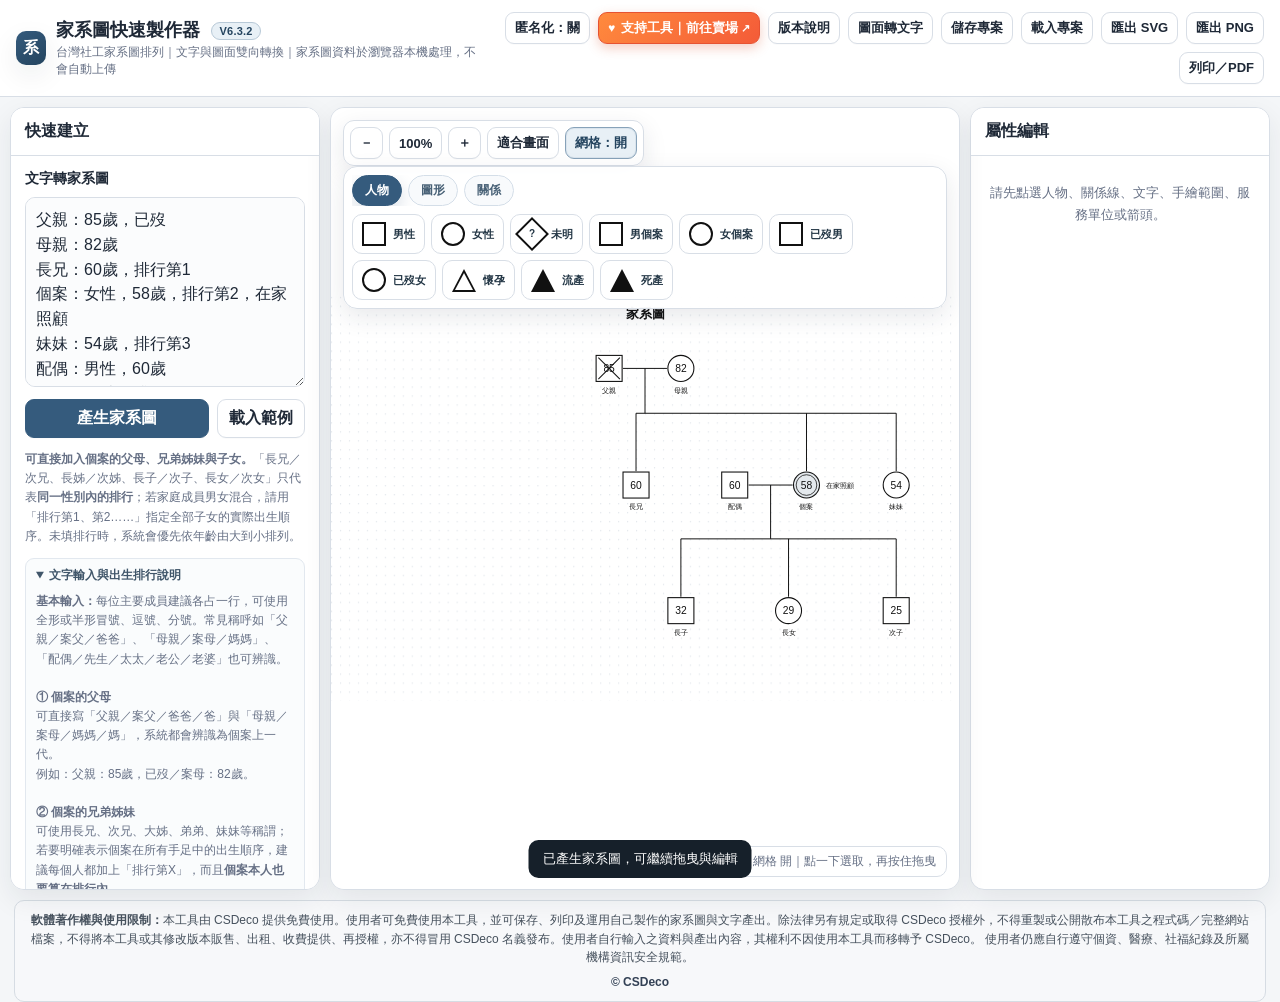
==== commit 1be9a7ef: "Add files via upload" ====
--- a/index.html
+++ b/index.html
@@ -64,7 +64,27 @@
   .symbol-mini.diamond span{transform:rotate(-45deg)}
   .workspace-panel{position:relative;overflow:hidden;background:#e9edf1;border:1px solid var(--line);border-radius:14px;box-shadow:var(--shadow);min-height:0}
   .workspace-toolbar{position:absolute;z-index:10;left:12px;top:12px;display:flex;gap:6px;padding:6px;background:rgba(255,255,255,.94);border:1px solid var(--line);border-radius:11px;box-shadow:0 8px 24px rgba(31,41,55,.10)}
-  .workspace-status{position:absolute;z-index:10;right:12px;top:12px;padding:7px 10px;border-radius:10px;background:rgba(255,255,255,.94);border:1px solid var(--line);font-size:12px;color:var(--muted)}
+  .shape-toolbar{position:absolute;z-index:11;left:12px;top:58px;display:grid;gap:8px;padding:8px;background:rgba(255,255,255,.96);border:1px solid var(--line);border-radius:14px;box-shadow:0 8px 24px rgba(31,41,55,.10);max-width:min(calc(100% - 24px),860px)}
+  .shape-toolbar::-webkit-scrollbar{display:none}
+  .shape-catbar{display:flex;gap:6px;overflow-x:auto;scrollbar-width:none}
+  .shape-catbar::-webkit-scrollbar{display:none}
+  .shape-cat{border:1px solid #d4dee8;background:#f8fafc;border-radius:999px;padding:6px 12px;font-size:12px;font-weight:700;color:#486176;flex:0 0 auto;transition:all .16s ease}
+  .shape-cat.active{background:#355b7d;border-color:#355b7d;color:#fff;box-shadow:0 6px 16px rgba(53,91,125,.18)}
+  .shape-group{display:none;gap:6px;flex-wrap:wrap;align-items:stretch}
+  .shape-group.active{display:flex}
+  .shape-tool{border:1px solid var(--line);background:#fff;border-radius:10px;padding:7px 9px;display:flex;align-items:center;gap:7px;min-height:40px;font-weight:700;color:#243746;flex:0 0 auto;transition:background .16s ease,border-color .16s ease,box-shadow .16s ease,transform .08s ease}
+  .shape-tool:hover{border-color:#8fa5b8;background:#f8fafc;box-shadow:0 5px 14px rgba(31,41,55,.07)}
+  .shape-tool:active{transform:translateY(1px) scale(.99)}
+  .shape-tool .mini{display:inline-flex;align-items:center;justify-content:center;width:24px;height:24px;border:2px solid #111;border-radius:0;background:#fff;font-size:12px;line-height:1;flex:0 0 24px}
+  .shape-tool .mini.circle{border-radius:50%}
+  .shape-tool .mini.diamond{transform:rotate(45deg);font-size:10px}
+  .shape-tool .mini.diamond em{transform:rotate(-45deg);font-style:normal}
+  .shape-tool .mini.text,.shape-tool .mini.pen,.shape-tool .mini.arrow,.shape-tool .mini.link{border:none;font-size:18px}
+  .shape-tool .mini.text{font-weight:800}
+  .shape-tool .mini.ellipse{border-radius:999px;font-size:11px}
+  .shape-tool strong{font-size:11px;white-space:nowrap}
+  .shape-tool.active-tool{background:#e8f0f6;border-color:#355b7d;color:#24445f;box-shadow:inset 0 0 0 1px rgba(53,91,125,.16)}
+  .workspace-status{position:absolute;z-index:9;right:12px;bottom:12px;padding:6px 10px;border-radius:10px;background:rgba(255,255,255,.86);border:1px solid var(--line);font-size:12px;color:var(--muted);pointer-events:none;max-width:min(62vw,560px);white-space:nowrap;overflow:hidden;text-overflow:ellipsis}
   #canvasWrap{width:100%;height:100%;overflow:hidden;touch-action:none}
   #canvas{width:100%;height:100%;display:block;background:#fff}
   .field{display:grid;gap:5px}
@@ -121,7 +141,7 @@
     .workspace-panel{min-height:620px}
   }
   @media print{
-    header,.left-panel,.right-panel,.workspace-toolbar,.workspace-status,#gridBackground{display:none!important}
+    header,.left-panel,.right-panel,.workspace-toolbar,.shape-toolbar,.mobile-actionbar,.workspace-status,#gridBackground{display:none!important}
     body,.app,.layout,.workspace-panel,#canvasWrap{background:#fff!important;height:auto!important;overflow:visible!important;border:0!important;box-shadow:none!important;padding:0!important;margin:0!important}
     .layout{display:block!important}
     #canvas{width:100%!important;height:auto!important}
@@ -218,9 +238,16 @@
 
   /* 畫布工具放大觸控區 */
   .workspace-toolbar{left:8px;top:8px;max-width:calc(100% - 16px);padding:4px;gap:4px;overflow-x:auto;white-space:nowrap;scrollbar-width:none}
+  .shape-toolbar{left:8px;right:8px;top:auto;bottom:64px;max-width:none;padding:7px;gap:6px;box-shadow:0 10px 30px rgba(31,41,55,.18)}
+  .shape-catbar{gap:5px}
+  .shape-cat{padding:7px 11px;font-size:11px}
+  .shape-group{gap:5px}
+  .shape-tool{min-height:42px;padding:7px 9px}
+  .shape-tool strong{font-size:11px}
+  .shape-tool .mini{width:22px;height:22px;flex-basis:22px}
   .workspace-toolbar::-webkit-scrollbar{display:none}
   .workspace-toolbar .btn{min-width:42px;min-height:42px;padding:7px 9px;flex:0 0 auto}
-  .workspace-status{left:8px;right:auto;top:58px;max-width:calc(100% - 16px);font-size:11px;padding:6px 8px;white-space:nowrap;overflow:hidden;text-overflow:ellipsis}
+  .workspace-status{left:8px;right:8px;bottom:122px;top:auto;max-width:none;font-size:11px;padding:5px 8px;white-space:nowrap;overflow:hidden;text-overflow:ellipsis}
 
   /* 手機底部常用操作列 */
   .mobile-actionbar{display:grid;grid-template-columns:repeat(4,1fr);position:absolute;z-index:30;left:8px;right:8px;bottom:8px;gap:5px;padding:6px;background:rgba(255,255,255,.96);border:1px solid var(--line);border-radius:14px;box-shadow:0 10px 30px rgba(31,41,55,.18);backdrop-filter:blur(8px)}
@@ -288,10 +315,10 @@
         <details class="parser-help" open>
           <summary>文字輸入與出生排行說明</summary>
           <div class="hint parser-help-body">
-            <strong>基本輸入：</strong>每位主要成員建議各占一行，可使用全形或半形冒號、逗號、分號。<br><br>
+            <strong>基本輸入：</strong>每位主要成員建議各占一行，可使用全形或半形冒號、逗號、分號。常見稱呼如「父親／案父／爸爸」、「母親／案母／媽媽」、「配偶／先生／太太／老公／老婆」也可辨識。<br><br>
             <strong>① 個案的父母</strong><br>
-            可直接寫「父親」與「母親」，系統會建立為個案上一代。<br>
-            例如：父親：85歲，已歿／母親：82歲。<br><br>
+            可直接寫「父親／案父／爸爸／爸」與「母親／案母／媽媽／媽」，系統都會辨識為個案上一代。<br>
+            例如：父親：85歲，已歿／案母：82歲。<br><br>
             <strong>② 個案的兄弟姊妹</strong><br>
             可使用長兄、次兄、大姊、弟弟、妹妹等稱謂；若要明確表示個案在所有手足中的出生順序，建議每個人都加上「排行第X」，而且<strong>個案本人也要算在排行內</strong>。<br>
             例如：長兄：60歲，排行第1／個案：女性，58歲，排行第2／妹妹：54歲，排行第3。<br><br>
@@ -315,22 +342,6 @@
           <p class="hint">直接讀取目前可編輯的家系圖資料，轉成精簡紀錄、社工敘述或社工口語紀錄。此功能不是圖片辨識，不會上傳任何資料。</p>
           <div class="legal-notice" style="margin-top:9px"><strong>資料處理說明：</strong>人物、關係、備註與圖面轉文字內容均在目前瀏覽器本機處理；本工具不會自動將家系圖內容傳送至 CSDeco、AI 服務或其他第三方。使用共用或公用電腦時，請於使用後清除專案與瀏覽器網站資料。</div>
         </div>
-      </section>
-      <section class="section" id="addObjectSection">
-        <h3>新增物件</h3>
-        <div class="tool-grid">
-          <button class="tool-btn" data-add-node="male"><span class="symbol-mini"></span>男性</button>
-          <button class="tool-btn" data-add-node="female"><span class="symbol-mini circle"></span>女性</button>
-          <button class="tool-btn" data-add-node="unknown"><span class="symbol-mini diamond"><span>?</span></span>性別未明</button>
-          <button class="tool-btn" data-add-node="pregnancy"><span class="legend-triangle outline"></span>懷孕</button>
-          <button class="tool-btn" data-add-node="loss"><span class="legend-triangle"></span>流產／死產</button>
-          <button class="tool-btn" id="addTextBtn"><span style="font-weight:800;font-size:20px">T</span>文字</button>
-          <button class="tool-btn" id="drawRegionBtn"><span class="pen-symbol">✎</span>畫筆圈選範圍</button>
-          <button class="tool-btn" id="addEllipseBtn"><span class="ellipse-symbol">院</span>醫院／服務單位</button>
-          <button class="tool-btn" id="addArrowBtn"><span class="arrow-symbol">→</span>自由箭頭</button>
-          <button class="tool-btn" id="addRelationBtn"><span style="font-size:20px">↔</span>關係線</button>
-        </div>
-        <p class="hint tool-hint"><strong>畫筆操作：</strong>按下「畫筆圈選範圍」後，直接在畫布上按住拖曳圈住需要的成員；放開時會自動平滑並閉合，取代原本的矩形外框。</p>
       </section>
 
       <section class="section">
@@ -401,6 +412,9 @@
         <div class="legal-notice" style="margin-top:9px"><strong>授權與著作權：</strong>本工具由 CSDeco 提供免費使用。使用者可免費使用本工具，並可保存、列印及運用自己製作的家系圖與文字產出。除法律另有規定或取得 CSDeco 授權外，不得重製或公開散布本工具之程式碼／完整網站檔案，不得將本工具或其修改版本販售、出租、收費提供、再授權，亦不得冒用 CSDeco 名義發布。使用者自行輸入之資料與產出內容，其權利不因使用本工具而移轉予 CSDeco。</div>
       </section>
       <section class="section">
+        <div class="version-card"><strong>版本 6.3.2</strong><span>2026-08-28</span><p>新增更多常用家系圖符號與快速關係按鈕，包含個案、已歿、流產／死產、婚姻／同居／分居／離婚、收養／寄養、雙胞胎、衝突與照顧等；人物備註改顯示於圖示右側。</p></div>
+        <div class="version-card"><strong>版本 6.3.1</strong><span>2026-08-28</span><p>改為分類式畫布工具列，移除左側「新增物件」區塊，避免狀態列遮擋操作；並擴充文字轉家系圖常見稱呼辨識，如父親／案父／爸爸等。</p></div>
+        <div class="version-card"><strong>版本 6.3.0</strong><span>2026-08-28</span><p>新增畫布內快速圖形工具列，可直接新增人物、文字、圈選範圍、服務單位橢圓、箭頭與關係線；桌機與手機都可直接使用，更直覺。</p></div>
         <div class="version-card"><strong>版本 6.2.9</strong><span>2026-08-27</span><p>手機版改為畫布優先操作，工具與屬性使用下方抽屜，增加底部快速操作列並放大觸控區域。</p></div>
         <div class="version-card"><strong>版本 6.2.2</strong><span>2026-08-18</span><p>強化文字轉家系圖說明：明確區分同性別稱謂排行與全體出生排行，並補充父母、個案手足與子女的建議輸入方式。</p></div>
         <div class="version-card"><strong>版本 6.2.0</strong><span>2026-07-28</span><p>取消掃描底圖、圖片上傳、本機辨識與雲端 AI 判讀，保留家系圖雙向文字轉換；新增社工口語紀錄模式。</p></div>
@@ -415,10 +429,53 @@
         <button class="btn small" id="fitBtn">適合畫面</button>
         <button class="btn small" id="gridToggleBtn" type="button" aria-pressed="true" title="切換 20px 網格吸附">網格：開</button>
       </div>
+      <div class="shape-toolbar" aria-label="快速圖形工具列">
+        <div class="shape-catbar" role="tablist" aria-label="新增物件分類">
+          <button class="shape-cat active" type="button" data-shape-cat="people">人物</button>
+          <button class="shape-cat" type="button" data-shape-cat="graphics">圖形</button>
+          <button class="shape-cat" type="button" data-shape-cat="relations">關係</button>
+        </div>
+        <div class="shape-group active" data-shape-group="people">
+          <button class="shape-tool" type="button" data-quick-node="male" title="新增男性"><span class="mini"></span><strong>男性</strong></button>
+          <button class="shape-tool" type="button" data-quick-node="female" title="新增女性"><span class="mini circle"></span><strong>女性</strong></button>
+          <button class="shape-tool" type="button" data-quick-node="unknown" title="新增性別未明"><span class="mini diamond"><em>?</em></span><strong>未明</strong></button>
+          <button class="shape-tool" type="button" data-quick-template="maleProband" title="新增男性個案"><span class="mini"></span><strong>男個案</strong></button>
+          <button class="shape-tool" type="button" data-quick-template="femaleProband" title="新增女性個案"><span class="mini circle"></span><strong>女個案</strong></button>
+          <button class="shape-tool" type="button" data-quick-template="maleDeceased" title="新增已歿男性"><span class="mini"></span><strong>已歿男</strong></button>
+          <button class="shape-tool" type="button" data-quick-template="femaleDeceased" title="新增已歿女性"><span class="mini circle"></span><strong>已歿女</strong></button>
+          <button class="shape-tool" type="button" data-quick-node="pregnancy" title="新增懷孕"><span class="legend-triangle outline"></span><strong>懷孕</strong></button>
+          <button class="shape-tool" type="button" data-quick-template="lossMiscarriage" title="新增流產"><span class="legend-triangle"></span><strong>流產</strong></button>
+          <button class="shape-tool" type="button" data-quick-template="lossStillbirth" title="新增死產"><span class="legend-triangle"></span><strong>死產</strong></button>
+        </div>
+        <div class="shape-group" data-shape-group="graphics">
+          <button class="shape-tool" type="button" data-quick-text title="新增文字"><span class="mini text">T</span><strong>文字</strong></button>
+          <button class="shape-tool" type="button" id="quickRegionBtn" data-quick-region title="畫筆圈選同住／家庭範圍"><span class="mini pen">✎</span><strong>圈選範圍</strong></button>
+          <button class="shape-tool" type="button" data-quick-ellipse title="新增醫院或服務單位橢圓"><span class="mini ellipse">院</span><strong>服務單位</strong></button>
+          <button class="shape-tool" type="button" data-quick-arrow title="新增自由箭頭"><span class="mini arrow">→</span><strong>箭頭</strong></button>
+        </div>
+        <div class="shape-group" data-shape-group="relations">
+          <button class="shape-tool" type="button" data-quick-relation-preset="partner|married" title="婚姻"><span class="mini link">—</span><strong>婚姻</strong></button>
+          <button class="shape-tool" type="button" data-quick-relation-preset="partner|cohabiting" title="同居"><span class="mini link">≈</span><strong>同居</strong></button>
+          <button class="shape-tool" type="button" data-quick-relation-preset="partner|separated" title="分居"><span class="mini link">／</span><strong>分居</strong></button>
+          <button class="shape-tool" type="button" data-quick-relation-preset="partner|divorced" title="離婚"><span class="mini link">✕</span><strong>離婚</strong></button>
+          <button class="shape-tool" type="button" data-quick-relation-preset="parent|biological" title="親生親子"><span class="mini link">┬</span><strong>親生</strong></button>
+          <button class="shape-tool" type="button" data-quick-relation-preset="parent|adopted" title="收養親子"><span class="mini link">┄</span><strong>收養</strong></button>
+          <button class="shape-tool" type="button" data-quick-relation-preset="parent|foster" title="寄養親子"><span class="mini link">⋯</span><strong>寄養</strong></button>
+          <button class="shape-tool" type="button" data-quick-relation-preset="twins|identical" title="同卵雙胞胎"><span class="mini link">Y</span><strong>同卵雙胞胎</strong></button>
+          <button class="shape-tool" type="button" data-quick-relation-preset="twins|fraternal" title="異卵雙胞胎"><span class="mini link">Y</span><strong>異卵雙胞胎</strong></button>
+          <button class="shape-tool" type="button" data-quick-relation-preset="care" title="照顧／支持"><span class="mini link">→</span><strong>照顧／支持</strong></button>
+          <button class="shape-tool" type="button" data-quick-relation-preset="close" title="親密關係"><span class="mini link">∥</span><strong>親密</strong></button>
+          <button class="shape-tool" type="button" data-quick-relation-preset="conflict" title="衝突關係"><span class="mini link">⚡</span><strong>衝突</strong></button>
+          <button class="shape-tool" type="button" data-quick-relation-preset="closeConflict" title="親密但衝突"><span class="mini link">≋</span><strong>親密衝突</strong></button>
+          <button class="shape-tool" type="button" data-quick-relation-preset="cutoff" title="關係中斷"><span class="mini link">∥</span><strong>關係中斷</strong></button>
+          <button class="shape-tool" type="button" data-quick-relation-preset="abuse|physical" title="施暴／受暴"><span class="mini link">!</span><strong>施暴／受暴</strong></button>
+          <button class="shape-tool" type="button" data-quick-relation title="自訂關係線"><span class="mini link">↔</span><strong>更多關係</strong></button>
+        </div>
+      </div>
       <div class="workspace-status" id="statusText">點一下選取；再次按住拖曳</div>
       <div class="mobile-actionbar" aria-label="手機快速操作">
         <button class="mobile-action" id="mobileTextBtn" type="button"><span>✎</span>文字建圖</button>
-        <button class="mobile-action" id="mobileAddBtn" type="button"><span>＋</span>新增</button>
+        <button class="mobile-action" id="mobileAddBtn" type="button"><span>🧰</span>工具</button>
         <button class="mobile-action" id="mobileLayoutBtn" type="button"><span>⇅</span>自動排列</button>
         <button class="mobile-action" id="mobileInspectorBtn" type="button"><span>⚙</span>屬性</button>
       </div>
@@ -512,6 +569,9 @@
   <div class="dialog-body version-dialog-body">
     <p><strong>發布日期：</strong>2026-08-27</p>
     <ul>
+      <li><strong>V6.3.2 常用符號擴充與備註右側化：</strong>新增個案、已歿、流產／死產、婚姻／同居／分居／離婚、親生／收養／寄養、雙胞胎、衝突、親密、關係中斷、施暴與照顧等快速工具；人物備註改顯示在圖示右側，較貼近實務使用。</li>
+      <li><strong>V6.3.1 分類工具列與文字辨識強化：</strong>將畫布新增工具改為「人物／圖形／關係」分類切換，移除左側新增物件區塊；狀態列改為不攔截點擊，並擴充文字輸入的常見稱呼辨識，如父親／案父／爸爸、母親／案母／媽媽、配偶／先生／太太／老公／老婆等。</li>
+      <li><strong>V6.3.0 快速圖形工具列：</strong>在畫布內新增常用圖形工具列，可直接新增男性、女性、性別未明、文字、圈選範圍、服務單位橢圓、自由箭頭與關係線；手機版固定顯示在底部快捷列上方，提升直覺性與操作速度。</li>
       <li><strong>V6.2.9 手機操作最佳化：</strong>手機版改為畫布優先，快速建立與屬性編輯改成下方抽屜；新增「文字建圖／新增／自動排列／屬性」底部快速操作列，放大觸控按鈕，並取消手機點選物件後自動彈出屬性面板。</li>
       <li><strong>V6.2.8 賣場名稱調整：</strong>將右上方「贊助賣場」改為「支持工具｜前往賣場」，並改寫提示文字，清楚表明連結是前往購買 CSDeco 商品，而非公益捐款或勸募。</li>
       <li><strong>V6.2.7 隱私與授權整理：</strong>已實際移除掃描圖片、圖片辨識、Tesseract、外部 AI 與 Cloudflare 連線程式；家系圖資料僅於瀏覽器本機處理，不會自動上傳。另重新釐清免費使用、產出使用與程式散布限制。</li>
@@ -591,7 +651,7 @@
   const toast = $('#toast');
 
   const GRID_SIZE = 20;
-  const APP_VERSION = '6.2.7';
+  const APP_VERSION = '6.3.2';
   const BUILD_DATE = '2026-07-28';
   const EXPORT_PADDING = 70;
 
@@ -620,6 +680,7 @@
   let persistTimer = null;
   let touchPending = null;
   let toolMode = null;
+  let activeShapeCategory = 'people';
   let drawDraft = null;
 
   const uid = (prefix) => prefix + '_' + Math.random().toString(36).slice(2, 9);
@@ -792,6 +853,24 @@
     return n;
   }
 
+  function addNodeTemplate(kind='male'){
+    const presets={
+      male:{sex:'male'},
+      female:{sex:'female'},
+      unknown:{sex:'unknown'},
+      maleProband:{sex:'male',name:'個案',proband:true},
+      femaleProband:{sex:'female',name:'個案',proband:true},
+      maleDeceased:{sex:'male',deceased:true},
+      femaleDeceased:{sex:'female',deceased:true},
+      lossMiscarriage:{sex:'loss',lossType:'miscarriage',name:'流產'},
+      lossStillbirth:{sex:'loss',lossType:'stillbirth',name:'死產'},
+      lossAbortion:{sex:'loss',lossType:'abortion',name:'人工流產'}
+    };
+    const preset=presets[kind]||presets.unknown;
+    return addNode(preset.sex,preset);
+  }
+
+
   function addEllipse(){
     snapshot();
     const e=normalizeEllipse({x:700,y:360,width:280,height:100,text:'服務醫院／單位'});
@@ -805,6 +884,7 @@
   function setToolMode(mode){
     toolMode=toolMode===mode?null:mode;
     $('#drawRegionBtn')?.classList.toggle('active-tool',toolMode==='region');
+    $('#quickRegionBtn')?.classList.toggle('active-tool',toolMode==='region');
     canvas.classList.toggle('drawing-mode',toolMode==='region');
     updateStatus();
     showToast(toolMode==='region'?'畫筆已啟用：按住拖曳圈選同住／家庭範圍':'已關閉畫筆');
@@ -1404,9 +1484,13 @@
     }
 
     const typeCaption=n.sex==='loss'?lossTypeName(n.lossType):'';
-    const caption=[displayNodeName(n),typeCaption,displayNodeNote(n)].filter(Boolean).join('・');
+    const caption=[displayNodeName(n),typeCaption].filter(Boolean).join('・');
     if(caption){
       const txt=svgEl('text',{x:0,y:r+25,'font-size':16,'text-anchor':'middle',fill:'#111'});txt.textContent=caption;g.appendChild(txt);
+    }
+    const sideNote=displayNodeNote(n);
+    if(sideNote){
+      const noteTxt=svgEl('text',{x:r+14,y:6,'font-size':15,'text-anchor':'start',fill:'#111'});noteTxt.textContent=sideNote;g.appendChild(noteTxt);
     }
     g.addEventListener('pointerdown',startDrag);
     g.addEventListener('click',selectFromEvent);
@@ -1637,7 +1721,7 @@
           ${isPregnancy?`<div class="field"><label>孕週</label><input data-k="gestationWeeks" value="${esc(n.gestationWeeks)}" inputmode="numeric" placeholder="例如：20" /></div>`:`<div class="field"><label>年齡</label><input data-k="age" value="${esc(n.age)}" inputmode="numeric" placeholder="例如：80" /></div>`}
         </div>
         ${isLoss?`<div class="field"><label>流產／死產類型</label><select data-k="lossType"><option value="unknown" ${n.lossType==='unknown'?'selected':''}>未明</option><option value="miscarriage" ${n.lossType==='miscarriage'?'selected':''}>自然流產</option><option value="abortion" ${n.lossType==='abortion'?'selected':''}>人工流產</option><option value="stillbirth" ${n.lossType==='stillbirth'?'selected':''}>死產</option></select></div>`:''}
-        <div class="field"><label>備註</label><textarea data-k="note" placeholder="例如：在家照顧、主要照顧者">${esc(n.note)}</textarea></div>
+        <div class="field"><label>備註（顯示在圖示右側）</label><textarea data-k="note" placeholder="例如：在家照顧、主要照顧者、同住">${esc(n.note)}</textarea></div>
         <label class="check"><input type="checkbox" data-k="proband" ${n.proband?'checked':''}/> 案主／個案（雙框）</label>
         ${!isPregnancy&&!isLoss?`<label class="check"><input type="checkbox" data-k="deceased" ${n.deceased?'checked':''}/> 已歿（圖形內加叉）</label>`:''}
         <label class="check"><input type="checkbox" data-k="risk" ${n.risk?'checked':''}/> 高風險／需注意（紅色箭頭）</label>
@@ -1797,7 +1881,7 @@
 
   function updateStatus(){
     const n=state.nodes.length,r=state.relations.length,risk=state.nodes.filter(x=>x.risk).length,shapes=state.regions.length+state.ellipses.length+state.arrows.length;
-    statusText.textContent=toolMode==='region'?'畫筆模式｜按住拖曳圈選同住／家庭範圍，放開後自動平滑閉環':`V${APP_VERSION}｜人物／事件 ${n}｜關係 ${r}｜圖樣 ${shapes}${risk?`｜風險標記 ${risk}`:''}｜網格 ${isGridEnabled()?'開':'關'}${state.meta?.anonymize?'｜匿名模式':''}｜點一下選取；再次按住拖曳${window.matchMedia('(max-width:760px)').matches?'｜手機可用下方工具列':''}`;
+    statusText.textContent=toolMode==='region'?'畫筆模式：按住拖曳圈選範圍，放開後自動閉環':'人物 '+n+'｜關係 '+r+'｜圖樣 '+shapes+(risk?'｜風險 '+risk:'')+'｜網格 '+(isGridEnabled()?'開':'關')+(state.meta?.anonymize?'｜匿名':'')+'｜點一下選取，再按住拖曳';
   }
 
   function populateRelationSelects(){
@@ -1824,7 +1908,7 @@
     return '';
   }
   function isSiblingRole(head=''){
-    return /^(?:長兄|次兄|二兄|三兄|四兄|五兄|大哥|二哥|三哥|四哥|五哥|哥哥|兄|長姊|長姐|次姊|次姐|二姊|二姐|三姊|三姐|四姊|四姐|五姊|五姐|大姊|大姐|姐姐|姊姊|姊|姐|大弟|二弟|三弟|四弟|五弟|小弟|弟弟|弟|大妹|二妹|三妹|四妹|五妹|小妹|妹妹|妹)$/.test(head);
+    return /^(?:案兄|案姐|案姊|案弟|案妹|長兄|次兄|二兄|三兄|四兄|五兄|大哥|二哥|三哥|四哥|五哥|哥哥|哥|兄|長姊|長姐|次姊|次姐|二姊|二姐|三姊|三姐|四姊|四姐|五姊|五姐|大姊|大姐|姐姐|姊姊|姊|姐|大弟|二弟|三弟|四弟|五弟|小弟|弟弟|弟|大妹|二妹|三妹|四妹|五妹|小妹|妹妹|妹)$/.test(head);
   }
   function inferSex(label,text=''){
     if(/女兒|女|姊|姐|妹|妻|太太|母/.test(label))return'female';
@@ -1836,7 +1920,7 @@
   function normalizeQuickText(raw){return String(raw).replace(/\r/g,'').replace(/[；;]/g,'，').replace(/[，、]/g,'，').replace(/[：:]/g,'：').replace(/^\s*[•・●\-*]\s*/gm,'').trim();}
   function splitRoleLine(line){
     if(line.includes('：')){const [h,...r]=line.split('：');return [h.trim(),r.join('：').trim()];}
-    const roles=['個案','案主','服務對象','主要個案','父親','爸爸','母親','媽媽','父','母','配偶','丈夫','先生','太太','妻子','長兄','次兄','二兄','三兄','四兄','五兄','大哥','二哥','三哥','四哥','五哥','哥哥','兄','長姊','長姐','次姊','次姐','二姊','二姐','三姊','三姐','四姊','四姐','五姊','五姐','大姊','大姐','姐姐','姊姊','姊','姐','大弟','二弟','三弟','四弟','五弟','小弟','弟弟','弟','大妹','二妹','三妹','四妹','五妹','小妹','妹妹','妹','長男','長子','大兒子','長女','大女兒','次男','次子','二兒子','次女','二女兒','三男','三子','三女','四男','四女','五男','五女','六男','六女','七男','七女','八男','八女','九男','九女','么子','么女'];
+    const roles=['主要個案','服務對象','受服務者','案主本人','個案本人','個案','案主','本人','案父親','案母親','父親','母親','案父','案母','爸爸','媽媽','生父','生母','父','母','爸','媽','另一半','配偶','伴侶','丈夫','先生','太太','妻子','老公','老婆','妻','夫','案兄','案姐','案姊','案弟','案妹','長兄','次兄','二兄','三兄','四兄','五兄','大哥','二哥','三哥','四哥','五哥','哥哥','哥','兄','長姊','長姐','次姊','次姐','二姊','二姐','三姊','三姐','四姊','四姐','五姊','五姐','大姊','大姐','姐姐','姊姊','姊','姐','大弟','二弟','三弟','四弟','五弟','小弟','弟弟','弟','大妹','二妹','三妹','四妹','五妹','小妹','妹妹','妹','大兒子','二兒子','小兒子','兒子','大女兒','二女兒','小女兒','女兒','長男','長子','長女','次男','次子','次女','三男','三子','三女','四男','四女','五男','五女','六男','六女','七男','七女','八男','八女','九男','九女','么子','么女','兒','女'];
     const role=roles.find(x=>line.startsWith(x));if(role)return[role,line.slice(role.length).replace(/^\s*[，,]?\s*/,'')];return['',line];
   }
   function extractChildSpecs(text){
@@ -1883,26 +1967,27 @@
       const r=normalizeRelation({id:uid('r'),from:a.id,to:b.id,type,status:opts.status||'married',subtype:opts.subtype||(type==='parent'?'biological':''),label:opts.label||'',unionId:opts.unionId||''});
       relations.push(r);return r;
     };
-    const isChildRole=h=>/(長|大|次|二|三|四|五|六|七|八|九|么).*(男|子|女|兒)|^(長男|長女|次男|次女|三男|三女)/.test(h);
+    const isChildRole=h=>/^(?:長男|長子|大兒子|長女|大女兒|次男|次子|二兒子|次女|二女兒|三男|三子|三女|四男|四女|五男|五女|六男|六女|七男|七女|八男|八女|九男|九女|么子|么女|小兒子|小女兒|兒子|女兒|兒|女)$/.test(h)||/(長|大|次|二|三|四|五|六|七|八|九|么).*(男|子|女|兒)/.test(h);
     for(const original of lines){
       const [head,bodyRaw]=splitRoleLine(original),body=bodyRaw||'';let handled=false;
-      if(/個案|案主|服務對象|主要個案/.test(head||original)){
+      if(/個案|案主|服務對象|主要個案|受服務者|本人|案主本人|個案本人/.test(head||original)){
         const source=head?body:original,sex=inferSex(head,source);proband=newNode({name:'個案',sex,age:parseAge(source),birthOrder:parseBirthOrder(source,head),deceased:/已歿|死亡|過世/.test(source),proband:true,note:/在家照顧/.test(source)?'在家照顧':''});handled=true;
-      }else if(/^(父親|爸爸|父)$/.test(head)){
+      }else if(/^(父親|案父親|案父|爸爸|爸|父|生父)$/.test(head)){
         fatherText=body;father=newNode({name:'父親',sex:'male',age:parseAge(body),birthOrder:parseBirthOrder(body,head),deceased:/已歿|死亡|過世/.test(body),note:/未婚/.test(body)?'未婚':''});handled=true;
-      }else if(/^(母親|媽媽|母)$/.test(head)){
+      }else if(/^(母親|案母親|案母|媽媽|媽|母|生母)$/.test(head)){
         motherText=body;mother=newNode({name:'母親',sex:'female',age:parseAge(body),birthOrder:parseBirthOrder(body,head),deceased:/已歿|死亡|過世/.test(body),note:/未婚/.test(body)?'未婚':''});handled=true;
-      }else if(/^(配偶|丈夫|先生|太太|妻子)$/.test(head)){
-        const sex=head==='丈夫'||head==='先生'?'male':head==='太太'||head==='妻子'?'female':inferSex(head,body);spouse=newNode({name:'配偶',sex,age:parseAge(body),deceased:/已歿|死亡|過世/.test(body)});handled=true;
+      }else if(/^(配偶|伴侶|另一半|丈夫|先生|太太|妻子|老公|老婆|妻|夫)$/.test(head)){
+        const sex=/^(丈夫|先生|老公|夫)$/.test(head)?'male':/^(太太|妻子|老婆|妻)$/.test(head)?'female':inferSex(head,body);spouse=newNode({name:'配偶',sex,age:parseAge(body),deceased:/已歿|死亡|過世/.test(body)});handled=true;
       }else if(isSiblingRole(head)){
         const sex=inferSex(head,body),note=[/未婚/.test(body)?'未婚':'',/已婚/.test(body)?'已婚':''].filter(Boolean).join('，');
-        siblings.push(newNode({name:head,sex,age:parseAge(body),birthOrder:parseBirthOrder(body,head),deceased:/已歿|死亡|過世/.test(body),note}));handled=true;
+        const siblingName=({"大哥":"長兄","哥":"兄","大姐":"長姊","案姐":"姊","案姊":"姊","姊姊":"姊","案兄":"兄","案弟":"弟","案妹":"妹"}[head]||head);
+        siblings.push(newNode({name:siblingName,sex,age:parseAge(body),birthOrder:parseBirthOrder(body,head),deceased:/已歿|死亡|過世/.test(body),note}));handled=true;
       }else if(/懷孕/.test(head+body)){
         newNode({name:head||'懷孕',sex:'pregnancy',gestationWeeks:parseWeeks(body),note:body.replace(/懷孕|\d+\s*(?:週|周)/g,'').replace(/[，,]/g,' ').trim()});handled=true;
       }else if(/流產|死產/.test(head+body)){
         const lossType=/死產/.test(head+body)?'stillbirth':/人工/.test(head+body)?'abortion':/自然/.test(head+body)?'miscarriage':'unknown';newNode({name:head||lossTypeName(lossType),sex:'loss',lossType,note:body.replace(/自然流產|人工流產|流產|死產/g,'').replace(/[，,]/g,' ').trim()});handled=true;
       }else if(isChildRole(head)){
-        const sex=inferSex(head,body),child=newNode({name:head,sex,age:parseAge(body),birthOrder:parseBirthOrder(body,head),note:/未婚/.test(body)?'未婚':''});children.push(child);handled=true;
+        const sex=inferSex(head,body),childName=({"大兒子":"長子","二兒子":"次子","小兒子":"么子","兒子":"子","大女兒":"長女","二女兒":"次女","小女兒":"么女","女兒":"女"}[head]||head),child=newNode({name:childName,sex,age:parseAge(body),birthOrder:parseBirthOrder(body,head),note:/未婚/.test(body)?'未婚':''});children.push(child);handled=true;
         const count=parseMarriageCount(body),segments=marriageSegments(body,count),partners=[];
         for(let i=0;i<count;i++){
           const segment=segments[i]||(count===1?body:'');
@@ -2314,10 +2399,16 @@
   $('#parseBtn').addEventListener('click',()=>applyParsed($('#quickInput').value));
   $('#sampleBtn').addEventListener('click',()=>{$('#quickInput').value=`個案：女性，80歲，在家照顧\n配偶：男性，已歿\n長男：55歲，婚配三次，第一次配偶58歲，育有1子28歲，第二次無子女，第三次有1女16歲\n次女：50歲，未婚\n三女：48歲，已婚，育有一子(15歲)`;});
   $$('[data-add-node]').forEach(b=>b.addEventListener('click',()=>addNode(b.dataset.addNode)));
-  $('#drawRegionBtn').addEventListener('click',()=>setToolMode('region'));
-  $('#addEllipseBtn').addEventListener('click',addEllipse);
-  $('#addArrowBtn').addEventListener('click',addArrow);
-  $('#addTextBtn').addEventListener('click',addText);
+  $('#drawRegionBtn')?.addEventListener('click',()=>setToolMode('region'));
+  $('#addEllipseBtn')?.addEventListener('click',addEllipse);
+  $('#addArrowBtn')?.addEventListener('click',addArrow);
+  $('#addTextBtn')?.addEventListener('click',addText);
+  document.querySelectorAll('[data-quick-node]').forEach(b=>b.addEventListener('click',()=>addNodeTemplate(b.dataset.quickNode)));
+  document.querySelectorAll('[data-quick-template]').forEach(b=>b.addEventListener('click',()=>addNodeTemplate(b.dataset.quickTemplate)));
+  document.querySelectorAll('[data-quick-text]').forEach(b=>b.addEventListener('click',addText));
+  document.querySelectorAll('[data-quick-region]').forEach(b=>b.addEventListener('click',()=>setToolMode('region')));
+  document.querySelectorAll('[data-quick-ellipse]').forEach(b=>b.addEventListener('click',addEllipse));
+  document.querySelectorAll('[data-quick-arrow]').forEach(b=>b.addEventListener('click',addArrow));
   $('#autoLayoutBtn').addEventListener('click',()=>autoLayout(true));
   $('#undoBtn').addEventListener('click',undo);
   $('#redoBtn').addEventListener('click',redo);
@@ -2333,7 +2424,11 @@
   $('#fitBtn').addEventListener('click',fitContent);
 
   const relationDialog=$('#relationDialog');
-  $('#addRelationBtn').addEventListener('click',()=>{
+  document.querySelectorAll('[data-quick-relation]').forEach(b=>b.addEventListener('click',()=>{
+    if(state.nodes.length<2) return showToast('至少需要兩位人物');
+    populateRelationSelects();updateRelationDialogFields();relationDialog.showModal();
+  }));
+  $('#addRelationBtn')?.addEventListener('click',()=>{
     if(state.nodes.length<2) return showToast('至少需要兩位人物');
     populateRelationSelects();updateRelationDialogFields();relationDialog.showModal();
   });
@@ -2354,6 +2449,21 @@
       $('#relationSubtypeHint').textContent=config.hint;
     }
   }
+
+  function openRelationDialogPreset(type='partner', preset=''){
+    if(state.nodes.length<2) return showToast('至少需要兩位人物');
+    populateRelationSelects();
+    $('#relationType').value=type;
+    updateRelationDialogFields();
+    if(type==='partner' && preset) $('#partnerStatus').value=preset;
+    if(['parent','twins','abuse'].includes(type) && preset) $('#relationSubtype').value=preset;
+    relationDialog.showModal();
+  }
+
+  document.querySelectorAll('[data-quick-relation-preset]').forEach(b=>b.addEventListener('click',()=>{
+    const [type,preset='']=b.dataset.quickRelationPreset.split('|');
+    openRelationDialogPreset(type,preset);
+  }));
   $('#relationType').addEventListener('change',updateRelationDialogFields);
   $('#confirmRelationBtn').addEventListener('click',()=>{
     const from=$('#relationFrom').value,to=$('#relationTo').value;
@@ -2363,14 +2473,22 @@
     relationDialog.close();render();persist();
   });
 
+
+  function setShapeCategory(cat='people'){
+    activeShapeCategory=cat;
+    document.querySelectorAll('[data-shape-cat]').forEach(btn=>btn.classList.toggle('active',btn.dataset.shapeCat===cat));
+    document.querySelectorAll('[data-shape-group]').forEach(group=>group.classList.toggle('active',group.dataset.shapeGroup===cat));
+  }
+
   function openMobileTools(targetId=''){
     if(!window.matchMedia('(max-width:760px)').matches)return;
     $('#rightPanel').classList.remove('open');
     $('#leftPanel').classList.add('open');
     if(targetId)setTimeout(()=>document.getElementById(targetId)?.scrollIntoView({behavior:'smooth',block:'start'}),80);
   }
+  document.querySelectorAll('[data-shape-cat]').forEach(btn=>btn.addEventListener('click',()=>setShapeCategory(btn.dataset.shapeCat)));
   $('#mobileTextBtn')?.addEventListener('click',()=>openMobileTools('quickBuildSection'));
-  $('#mobileAddBtn')?.addEventListener('click',()=>openMobileTools('addObjectSection'));
+  $('#mobileAddBtn')?.addEventListener('click',()=>{setShapeCategory('people');showToast('可從畫布上的分類工具列新增人物、圖形與關係');});
   $('#mobileLayoutBtn')?.addEventListener('click',()=>$('#autoLayoutBtn').click());
   $('#mobileInspectorBtn')?.addEventListener('click',()=>{
     $('#leftPanel').classList.remove('open');
@@ -2380,6 +2498,7 @@
   $('#closeToolsBtn')?.addEventListener('click',()=>$('#leftPanel').classList.remove('open'));
   $('#inspectorToggleBtn').addEventListener('click',()=>{if(window.matchMedia('(max-width:760px)').matches)$('#leftPanel').classList.remove('open');$('#rightPanel').classList.toggle('open');});
   $('#closeInspectorBtn').addEventListener('click',()=>$('#rightPanel').classList.remove('open'));
+  setShapeCategory('people');
 
   document.addEventListener('keydown',evt=>{
     const tag=document.activeElement?.tagName;
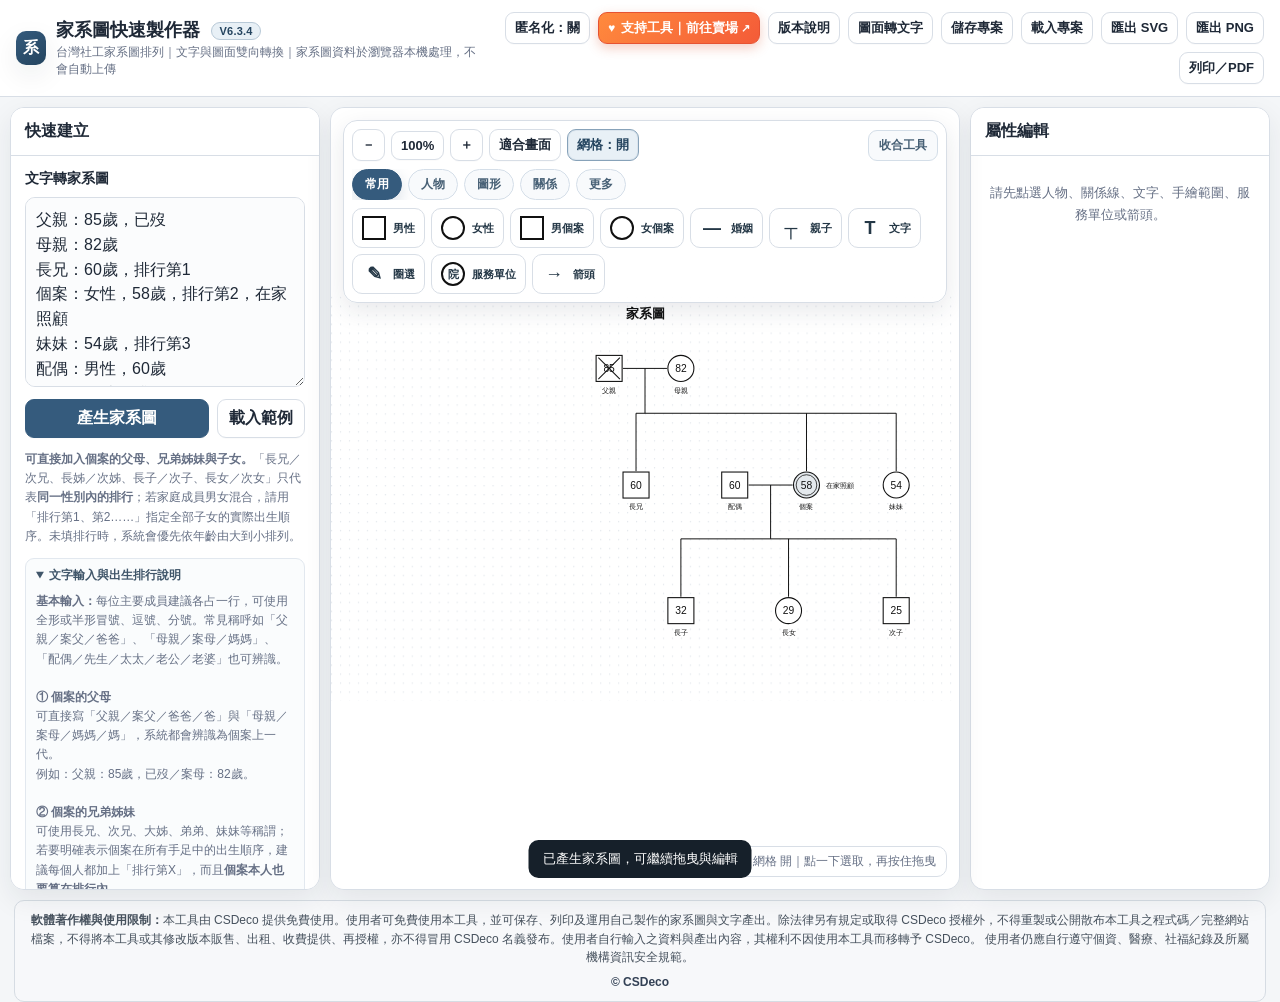
==== commit 0b8efd32: "Add files via upload" ====
--- a/index.html
+++ b/index.html
@@ -63,9 +63,17 @@
   .symbol-mini.diamond{transform:rotate(45deg)}
   .symbol-mini.diamond span{transform:rotate(-45deg)}
   .workspace-panel{position:relative;overflow:hidden;background:#e9edf1;border:1px solid var(--line);border-radius:14px;box-shadow:var(--shadow);min-height:0}
-  .workspace-toolbar{position:absolute;z-index:10;left:12px;top:12px;display:flex;gap:6px;padding:6px;background:rgba(255,255,255,.94);border:1px solid var(--line);border-radius:11px;box-shadow:0 8px 24px rgba(31,41,55,.10)}
-  .shape-toolbar{position:absolute;z-index:11;left:12px;top:58px;display:grid;gap:8px;padding:8px;background:rgba(255,255,255,.96);border:1px solid var(--line);border-radius:14px;box-shadow:0 8px 24px rgba(31,41,55,.10);max-width:min(calc(100% - 24px),860px)}
+    .shape-toolbar{position:absolute;z-index:11;left:12px;top:12px;display:grid;gap:8px;padding:8px;background:rgba(255,255,255,.96);border:1px solid var(--line);border-radius:14px;box-shadow:0 8px 24px rgba(31,41,55,.10);max-width:min(calc(100% - 24px),980px)}
   .shape-toolbar::-webkit-scrollbar{display:none}
+  .shape-toolbar-head{display:flex;flex-wrap:wrap;gap:8px;align-items:center}
+  .shape-toolbar.collapsed{width:auto;max-width:calc(100% - 24px)}
+  .shape-toolbar.collapsed .shape-plugin-body{display:none}
+  .shape-plugin-body{display:grid;gap:8px}
+  .toolbar-collapse{margin-left:auto;border:1px solid #d4dee8;background:#f8fafc;border-radius:9px;padding:6px 10px;font-size:12px;font-weight:700;color:#486176;white-space:nowrap}
+  .toolbar-collapse:hover{background:#eef4f8;border-color:#afc1d0}
+  .view-tools{display:flex;gap:6px;flex-wrap:wrap;align-items:center}
+  .shape-divider{width:1px;align-self:stretch;background:#d8e0e8;border-radius:999px}
+
   .shape-catbar{display:flex;gap:6px;overflow-x:auto;scrollbar-width:none}
   .shape-catbar::-webkit-scrollbar{display:none}
   .shape-cat{border:1px solid #d4dee8;background:#f8fafc;border-radius:999px;padding:6px 12px;font-size:12px;font-weight:700;color:#486176;flex:0 0 auto;transition:all .16s ease}
@@ -141,7 +149,7 @@
     .workspace-panel{min-height:620px}
   }
   @media print{
-    header,.left-panel,.right-panel,.workspace-toolbar,.shape-toolbar,.mobile-actionbar,.workspace-status,#gridBackground{display:none!important}
+    header,.left-panel,.right-panel,.shape-toolbar,.mobile-actionbar,.workspace-status,#gridBackground{display:none!important}
     body,.app,.layout,.workspace-panel,#canvasWrap{background:#fff!important;height:auto!important;overflow:visible!important;border:0!important;box-shadow:none!important;padding:0!important;margin:0!important}
     .layout{display:block!important}
     #canvas{width:100%!important;height:auto!important}
@@ -167,8 +175,7 @@
   .anonymized-indicator{font-size:13px;font-weight:700;fill:#9a6700}
   #nudgeStep{max-width:112px;border:1px solid var(--line);border-radius:7px;padding:5px;background:#fff;font-size:12px}
   @media (max-width:760px){
-    .workspace-toolbar{max-width:calc(100% - 24px);overflow-x:auto;white-space:nowrap}
-    .workspace-status{top:62px;max-width:calc(100% - 24px);white-space:nowrap;overflow:hidden;text-overflow:ellipsis}
+        .workspace-status{top:62px;max-width:calc(100% - 24px);white-space:nowrap;overflow:hidden;text-overflow:ellipsis}
   }
 
 .social-layout-card{border-color:#9eb4c6;background:#f3f8fb}
@@ -237,16 +244,18 @@
   .right-panel .panel-close{display:inline-flex;min-height:40px;align-items:center;padding:6px 10px}
 
   /* 畫布工具放大觸控區 */
-  .workspace-toolbar{left:8px;top:8px;max-width:calc(100% - 16px);padding:4px;gap:4px;overflow-x:auto;white-space:nowrap;scrollbar-width:none}
-  .shape-toolbar{left:8px;right:8px;top:auto;bottom:64px;max-width:none;padding:7px;gap:6px;box-shadow:0 10px 30px rgba(31,41,55,.18)}
+    .shape-toolbar{left:8px;right:8px;top:auto;bottom:64px;max-width:none;padding:7px;gap:6px;box-shadow:0 10px 30px rgba(31,41,55,.18)}
+  .shape-toolbar-head{gap:6px}
+  .toolbar-collapse{padding:7px 9px;font-size:11px}
+  .view-tools{gap:4px}
+  .shape-divider{display:none}
   .shape-catbar{gap:5px}
   .shape-cat{padding:7px 11px;font-size:11px}
   .shape-group{gap:5px}
   .shape-tool{min-height:42px;padding:7px 9px}
   .shape-tool strong{font-size:11px}
   .shape-tool .mini{width:22px;height:22px;flex-basis:22px}
-  .workspace-toolbar::-webkit-scrollbar{display:none}
-  .workspace-toolbar .btn{min-width:42px;min-height:42px;padding:7px 9px;flex:0 0 auto}
+    .view-tools .btn{min-width:42px;min-height:42px;padding:7px 9px;flex:0 0 auto}
   .workspace-status{left:8px;right:8px;bottom:122px;top:auto;max-width:none;font-size:11px;padding:5px 8px;white-space:nowrap;overflow:hidden;text-overflow:ellipsis}
 
   /* 手機底部常用操作列 */
@@ -412,6 +421,8 @@
         <div class="legal-notice" style="margin-top:9px"><strong>授權與著作權：</strong>本工具由 CSDeco 提供免費使用。使用者可免費使用本工具，並可保存、列印及運用自己製作的家系圖與文字產出。除法律另有規定或取得 CSDeco 授權外，不得重製或公開散布本工具之程式碼／完整網站檔案，不得將本工具或其修改版本販售、出租、收費提供、再授權，亦不得冒用 CSDeco 名義發布。使用者自行輸入之資料與產出內容，其權利不因使用本工具而移轉予 CSDeco。</div>
       </section>
       <section class="section">
+        <div class="version-card"><strong>版本 6.3.4</strong><span>2026-08-28</span><p>工具列插件化：新增「常用／人物／圖形／關係／更多」分頁，常用工具置頂，進階符號收進更多；並加入一鍵收合／展開。</p></div>
+        <div class="version-card"><strong>版本 6.3.3</strong><span>2026-08-28</span><p>合併縮放／網格與新增物件工具列，改為單一整合式工具列，減少遮擋並提升直覺操作。</p></div>
         <div class="version-card"><strong>版本 6.3.2</strong><span>2026-08-28</span><p>新增更多常用家系圖符號與快速關係按鈕，包含個案、已歿、流產／死產、婚姻／同居／分居／離婚、收養／寄養、雙胞胎、衝突與照顧等；人物備註改顯示於圖示右側。</p></div>
         <div class="version-card"><strong>版本 6.3.1</strong><span>2026-08-28</span><p>改為分類式畫布工具列，移除左側「新增物件」區塊，避免狀態列遮擋操作；並擴充文字轉家系圖常見稱呼辨識，如父親／案父／爸爸等。</p></div>
         <div class="version-card"><strong>版本 6.3.0</strong><span>2026-08-28</span><p>新增畫布內快速圖形工具列，可直接新增人物、文字、圈選範圍、服務單位橢圓、箭頭與關係線；桌機與手機都可直接使用，更直覺。</p></div>
@@ -422,54 +433,75 @@
     </aside>
 
     <section class="workspace-panel">
-      <div class="workspace-toolbar">
-        <button class="btn small" id="zoomOutBtn">－</button>
-        <button class="btn small" id="zoomResetBtn">100%</button>
-        <button class="btn small" id="zoomInBtn">＋</button>
-        <button class="btn small" id="fitBtn">適合畫面</button>
-        <button class="btn small" id="gridToggleBtn" type="button" aria-pressed="true" title="切換 20px 網格吸附">網格：開</button>
-      </div>
-      <div class="shape-toolbar" aria-label="快速圖形工具列">
-        <div class="shape-catbar" role="tablist" aria-label="新增物件分類">
-          <button class="shape-cat active" type="button" data-shape-cat="people">人物</button>
-          <button class="shape-cat" type="button" data-shape-cat="graphics">圖形</button>
-          <button class="shape-cat" type="button" data-shape-cat="relations">關係</button>
+      <div class="shape-toolbar" id="shapeToolbar" aria-label="快速圖形工具列">
+        <div class="shape-toolbar-head">
+          <div class="view-tools" aria-label="畫布控制工具">
+            <button class="btn small" id="zoomOutBtn">－</button>
+            <button class="btn small" id="zoomResetBtn">100%</button>
+            <button class="btn small" id="zoomInBtn">＋</button>
+            <button class="btn small" id="fitBtn">適合畫面</button>
+            <button class="btn small" id="gridToggleBtn" type="button" aria-pressed="true" title="切換 20px 網格吸附">網格：開</button>
+          </div>
+          <button class="toolbar-collapse" id="toolbarCollapseBtn" type="button" aria-expanded="true">收合工具</button>
         </div>
-        <div class="shape-group active" data-shape-group="people">
-          <button class="shape-tool" type="button" data-quick-node="male" title="新增男性"><span class="mini"></span><strong>男性</strong></button>
-          <button class="shape-tool" type="button" data-quick-node="female" title="新增女性"><span class="mini circle"></span><strong>女性</strong></button>
-          <button class="shape-tool" type="button" data-quick-node="unknown" title="新增性別未明"><span class="mini diamond"><em>?</em></span><strong>未明</strong></button>
-          <button class="shape-tool" type="button" data-quick-template="maleProband" title="新增男性個案"><span class="mini"></span><strong>男個案</strong></button>
-          <button class="shape-tool" type="button" data-quick-template="femaleProband" title="新增女性個案"><span class="mini circle"></span><strong>女個案</strong></button>
-          <button class="shape-tool" type="button" data-quick-template="maleDeceased" title="新增已歿男性"><span class="mini"></span><strong>已歿男</strong></button>
-          <button class="shape-tool" type="button" data-quick-template="femaleDeceased" title="新增已歿女性"><span class="mini circle"></span><strong>已歿女</strong></button>
-          <button class="shape-tool" type="button" data-quick-node="pregnancy" title="新增懷孕"><span class="legend-triangle outline"></span><strong>懷孕</strong></button>
-          <button class="shape-tool" type="button" data-quick-template="lossMiscarriage" title="新增流產"><span class="legend-triangle"></span><strong>流產</strong></button>
-          <button class="shape-tool" type="button" data-quick-template="lossStillbirth" title="新增死產"><span class="legend-triangle"></span><strong>死產</strong></button>
-        </div>
-        <div class="shape-group" data-shape-group="graphics">
-          <button class="shape-tool" type="button" data-quick-text title="新增文字"><span class="mini text">T</span><strong>文字</strong></button>
-          <button class="shape-tool" type="button" id="quickRegionBtn" data-quick-region title="畫筆圈選同住／家庭範圍"><span class="mini pen">✎</span><strong>圈選範圍</strong></button>
-          <button class="shape-tool" type="button" data-quick-ellipse title="新增醫院或服務單位橢圓"><span class="mini ellipse">院</span><strong>服務單位</strong></button>
-          <button class="shape-tool" type="button" data-quick-arrow title="新增自由箭頭"><span class="mini arrow">→</span><strong>箭頭</strong></button>
-        </div>
-        <div class="shape-group" data-shape-group="relations">
-          <button class="shape-tool" type="button" data-quick-relation-preset="partner|married" title="婚姻"><span class="mini link">—</span><strong>婚姻</strong></button>
-          <button class="shape-tool" type="button" data-quick-relation-preset="partner|cohabiting" title="同居"><span class="mini link">≈</span><strong>同居</strong></button>
-          <button class="shape-tool" type="button" data-quick-relation-preset="partner|separated" title="分居"><span class="mini link">／</span><strong>分居</strong></button>
-          <button class="shape-tool" type="button" data-quick-relation-preset="partner|divorced" title="離婚"><span class="mini link">✕</span><strong>離婚</strong></button>
-          <button class="shape-tool" type="button" data-quick-relation-preset="parent|biological" title="親生親子"><span class="mini link">┬</span><strong>親生</strong></button>
-          <button class="shape-tool" type="button" data-quick-relation-preset="parent|adopted" title="收養親子"><span class="mini link">┄</span><strong>收養</strong></button>
-          <button class="shape-tool" type="button" data-quick-relation-preset="parent|foster" title="寄養親子"><span class="mini link">⋯</span><strong>寄養</strong></button>
-          <button class="shape-tool" type="button" data-quick-relation-preset="twins|identical" title="同卵雙胞胎"><span class="mini link">Y</span><strong>同卵雙胞胎</strong></button>
-          <button class="shape-tool" type="button" data-quick-relation-preset="twins|fraternal" title="異卵雙胞胎"><span class="mini link">Y</span><strong>異卵雙胞胎</strong></button>
-          <button class="shape-tool" type="button" data-quick-relation-preset="care" title="照顧／支持"><span class="mini link">→</span><strong>照顧／支持</strong></button>
-          <button class="shape-tool" type="button" data-quick-relation-preset="close" title="親密關係"><span class="mini link">∥</span><strong>親密</strong></button>
-          <button class="shape-tool" type="button" data-quick-relation-preset="conflict" title="衝突關係"><span class="mini link">⚡</span><strong>衝突</strong></button>
-          <button class="shape-tool" type="button" data-quick-relation-preset="closeConflict" title="親密但衝突"><span class="mini link">≋</span><strong>親密衝突</strong></button>
-          <button class="shape-tool" type="button" data-quick-relation-preset="cutoff" title="關係中斷"><span class="mini link">∥</span><strong>關係中斷</strong></button>
-          <button class="shape-tool" type="button" data-quick-relation-preset="abuse|physical" title="施暴／受暴"><span class="mini link">!</span><strong>施暴／受暴</strong></button>
-          <button class="shape-tool" type="button" data-quick-relation title="自訂關係線"><span class="mini link">↔</span><strong>更多關係</strong></button>
+        <div class="shape-plugin-body" id="shapePluginBody">
+          <div class="shape-catbar" role="tablist" aria-label="新增物件分類">
+            <button class="shape-cat active" type="button" data-shape-cat="common">常用</button>
+            <button class="shape-cat" type="button" data-shape-cat="people">人物</button>
+            <button class="shape-cat" type="button" data-shape-cat="graphics">圖形</button>
+            <button class="shape-cat" type="button" data-shape-cat="relations">關係</button>
+            <button class="shape-cat" type="button" data-shape-cat="more">更多</button>
+          </div>
+          <div class="shape-group active" data-shape-group="common">
+            <button class="shape-tool" type="button" data-quick-node="male" title="新增男性"><span class="mini"></span><strong>男性</strong></button>
+            <button class="shape-tool" type="button" data-quick-node="female" title="新增女性"><span class="mini circle"></span><strong>女性</strong></button>
+            <button class="shape-tool" type="button" data-quick-template="maleProband" title="新增男性個案"><span class="mini"></span><strong>男個案</strong></button>
+            <button class="shape-tool" type="button" data-quick-template="femaleProband" title="新增女性個案"><span class="mini circle"></span><strong>女個案</strong></button>
+            <button class="shape-tool" type="button" data-quick-relation-preset="partner|married" title="婚姻"><span class="mini link">—</span><strong>婚姻</strong></button>
+            <button class="shape-tool" type="button" data-quick-relation-preset="parent|biological" title="親生親子"><span class="mini link">┬</span><strong>親子</strong></button>
+            <button class="shape-tool" type="button" data-quick-text title="新增文字"><span class="mini text">T</span><strong>文字</strong></button>
+            <button class="shape-tool" type="button" data-quick-region title="圈選同住／家庭範圍"><span class="mini pen">✎</span><strong>圈選</strong></button>
+            <button class="shape-tool" type="button" data-quick-ellipse title="新增服務單位"><span class="mini ellipse">院</span><strong>服務單位</strong></button>
+            <button class="shape-tool" type="button" data-quick-arrow title="新增自由箭頭"><span class="mini arrow">→</span><strong>箭頭</strong></button>
+          </div>
+          <div class="shape-group" data-shape-group="people">
+            <button class="shape-tool" type="button" data-quick-node="male"><span class="mini"></span><strong>男性</strong></button>
+            <button class="shape-tool" type="button" data-quick-node="female"><span class="mini circle"></span><strong>女性</strong></button>
+            <button class="shape-tool" type="button" data-quick-node="unknown"><span class="mini diamond"><em>?</em></span><strong>未明</strong></button>
+            <button class="shape-tool" type="button" data-quick-template="maleProband"><span class="mini"></span><strong>男個案</strong></button>
+            <button class="shape-tool" type="button" data-quick-template="femaleProband"><span class="mini circle"></span><strong>女個案</strong></button>
+            <button class="shape-tool" type="button" data-quick-template="maleDeceased"><span class="mini"></span><strong>已歿男</strong></button>
+            <button class="shape-tool" type="button" data-quick-template="femaleDeceased"><span class="mini circle"></span><strong>已歿女</strong></button>
+            <button class="shape-tool" type="button" data-quick-node="pregnancy"><span class="legend-triangle outline"></span><strong>懷孕</strong></button>
+            <button class="shape-tool" type="button" data-quick-template="lossMiscarriage"><span class="legend-triangle"></span><strong>流產</strong></button>
+            <button class="shape-tool" type="button" data-quick-template="lossStillbirth"><span class="legend-triangle"></span><strong>死產</strong></button>
+          </div>
+          <div class="shape-group" data-shape-group="graphics">
+            <button class="shape-tool" type="button" data-quick-text><span class="mini text">T</span><strong>文字</strong></button>
+            <button class="shape-tool" type="button" id="quickRegionBtn" data-quick-region><span class="mini pen">✎</span><strong>圈選範圍</strong></button>
+            <button class="shape-tool" type="button" data-quick-ellipse><span class="mini ellipse">院</span><strong>服務單位</strong></button>
+            <button class="shape-tool" type="button" data-quick-arrow><span class="mini arrow">→</span><strong>箭頭</strong></button>
+          </div>
+          <div class="shape-group" data-shape-group="relations">
+            <button class="shape-tool" type="button" data-quick-relation-preset="partner|married"><span class="mini link">—</span><strong>婚姻</strong></button>
+            <button class="shape-tool" type="button" data-quick-relation-preset="partner|cohabiting"><span class="mini link">≈</span><strong>同居</strong></button>
+            <button class="shape-tool" type="button" data-quick-relation-preset="partner|separated"><span class="mini link">／</span><strong>分居</strong></button>
+            <button class="shape-tool" type="button" data-quick-relation-preset="partner|divorced"><span class="mini link">✕</span><strong>離婚</strong></button>
+            <button class="shape-tool" type="button" data-quick-relation-preset="parent|biological"><span class="mini link">┬</span><strong>親生</strong></button>
+            <button class="shape-tool" type="button" data-quick-relation-preset="care"><span class="mini link">→</span><strong>照顧／支持</strong></button>
+            <button class="shape-tool" type="button" data-quick-relation-preset="close"><span class="mini link">∥</span><strong>親密</strong></button>
+            <button class="shape-tool" type="button" data-quick-relation-preset="conflict"><span class="mini link">⚡</span><strong>衝突</strong></button>
+            <button class="shape-tool" type="button" data-quick-relation title="更多關係"><span class="mini link">↔</span><strong>自訂</strong></button>
+          </div>
+          <div class="shape-group" data-shape-group="more">
+            <button class="shape-tool" type="button" data-quick-relation-preset="parent|adopted"><span class="mini link">┄</span><strong>收養</strong></button>
+            <button class="shape-tool" type="button" data-quick-relation-preset="parent|foster"><span class="mini link">⋯</span><strong>寄養</strong></button>
+            <button class="shape-tool" type="button" data-quick-relation-preset="twins|identical"><span class="mini link">Y</span><strong>同卵雙胞胎</strong></button>
+            <button class="shape-tool" type="button" data-quick-relation-preset="twins|fraternal"><span class="mini link">Y</span><strong>異卵雙胞胎</strong></button>
+            <button class="shape-tool" type="button" data-quick-relation-preset="closeConflict"><span class="mini link">≋</span><strong>親密衝突</strong></button>
+            <button class="shape-tool" type="button" data-quick-relation-preset="cutoff"><span class="mini link">∥</span><strong>關係中斷</strong></button>
+            <button class="shape-tool" type="button" data-quick-relation-preset="abuse|physical"><span class="mini link">!</span><strong>施暴／受暴</strong></button>
+          </div>
         </div>
       </div>
       <div class="workspace-status" id="statusText">點一下選取；再次按住拖曳</div>
@@ -569,6 +601,8 @@
   <div class="dialog-body version-dialog-body">
     <p><strong>發布日期：</strong>2026-08-27</p>
     <ul>
+      <li><strong>V6.3.4 插件化工具列：</strong>新增「常用／人物／圖形／關係／更多」分頁，常用工具集中在第一頁，較少使用的進階符號收進「更多」；工具列可一鍵收合／展開，並記住目前狀態。</li>
+      <li><strong>V6.3.3 整合式工具列：</strong>將原本的縮放／適合畫面／網格工具列與人物、圖形、關係工具列合併為同一塊面板，減少重疊與遮擋，桌機與手機都更直覺。</li>
       <li><strong>V6.3.2 常用符號擴充與備註右側化：</strong>新增個案、已歿、流產／死產、婚姻／同居／分居／離婚、親生／收養／寄養、雙胞胎、衝突、親密、關係中斷、施暴與照顧等快速工具；人物備註改顯示在圖示右側，較貼近實務使用。</li>
       <li><strong>V6.3.1 分類工具列與文字辨識強化：</strong>將畫布新增工具改為「人物／圖形／關係」分類切換，移除左側新增物件區塊；狀態列改為不攔截點擊，並擴充文字輸入的常見稱呼辨識，如父親／案父／爸爸、母親／案母／媽媽、配偶／先生／太太／老公／老婆等。</li>
       <li><strong>V6.3.0 快速圖形工具列：</strong>在畫布內新增常用圖形工具列，可直接新增男性、女性、性別未明、文字、圈選範圍、服務單位橢圓、自由箭頭與關係線；手機版固定顯示在底部快捷列上方，提升直覺性與操作速度。</li>
@@ -651,7 +685,7 @@
   const toast = $('#toast');
 
   const GRID_SIZE = 20;
-  const APP_VERSION = '6.3.2';
+  const APP_VERSION = '6.3.4';
   const BUILD_DATE = '2026-07-28';
   const EXPORT_PADDING = 70;
 
@@ -680,7 +714,7 @@
   let persistTimer = null;
   let touchPending = null;
   let toolMode = null;
-  let activeShapeCategory = 'people';
+  let activeShapeCategory = 'common';
   let drawDraft = null;
 
   const uid = (prefix) => prefix + '_' + Math.random().toString(36).slice(2, 9);
@@ -2474,7 +2508,16 @@
   });
 
 
-  function setShapeCategory(cat='people'){
+  function setToolbarCollapsed(collapsed){
+    const toolbar=$('#shapeToolbar'),btn=$('#toolbarCollapseBtn');
+    if(!toolbar||!btn)return;
+    toolbar.classList.toggle('collapsed',!!collapsed);
+    btn.textContent=collapsed?'展開工具':'收合工具';
+    btn.setAttribute('aria-expanded',String(!collapsed));
+    try{localStorage.setItem('genogram-toolbar-collapsed',collapsed?'1':'0')}catch(e){}
+  }
+
+  function setShapeCategory(cat='common'){
     activeShapeCategory=cat;
     document.querySelectorAll('[data-shape-cat]').forEach(btn=>btn.classList.toggle('active',btn.dataset.shapeCat===cat));
     document.querySelectorAll('[data-shape-group]').forEach(group=>group.classList.toggle('active',group.dataset.shapeGroup===cat));
@@ -2487,8 +2530,9 @@
     if(targetId)setTimeout(()=>document.getElementById(targetId)?.scrollIntoView({behavior:'smooth',block:'start'}),80);
   }
   document.querySelectorAll('[data-shape-cat]').forEach(btn=>btn.addEventListener('click',()=>setShapeCategory(btn.dataset.shapeCat)));
+  $('#toolbarCollapseBtn')?.addEventListener('click',()=>setToolbarCollapsed(!$('#shapeToolbar').classList.contains('collapsed')));
   $('#mobileTextBtn')?.addEventListener('click',()=>openMobileTools('quickBuildSection'));
-  $('#mobileAddBtn')?.addEventListener('click',()=>{setShapeCategory('people');showToast('可從畫布上的分類工具列新增人物、圖形與關係');});
+  $('#mobileAddBtn')?.addEventListener('click',()=>{setToolbarCollapsed(false);setShapeCategory('common');showToast('已展開常用工具');});
   $('#mobileLayoutBtn')?.addEventListener('click',()=>$('#autoLayoutBtn').click());
   $('#mobileInspectorBtn')?.addEventListener('click',()=>{
     $('#leftPanel').classList.remove('open');
@@ -2498,7 +2542,8 @@
   $('#closeToolsBtn')?.addEventListener('click',()=>$('#leftPanel').classList.remove('open'));
   $('#inspectorToggleBtn').addEventListener('click',()=>{if(window.matchMedia('(max-width:760px)').matches)$('#leftPanel').classList.remove('open');$('#rightPanel').classList.toggle('open');});
   $('#closeInspectorBtn').addEventListener('click',()=>$('#rightPanel').classList.remove('open'));
-  setShapeCategory('people');
+  setShapeCategory('common');
+  try{setToolbarCollapsed(localStorage.getItem('genogram-toolbar-collapsed')==='1')}catch(e){setToolbarCollapsed(false)}
 
   document.addEventListener('keydown',evt=>{
     const tag=document.activeElement?.tagName;
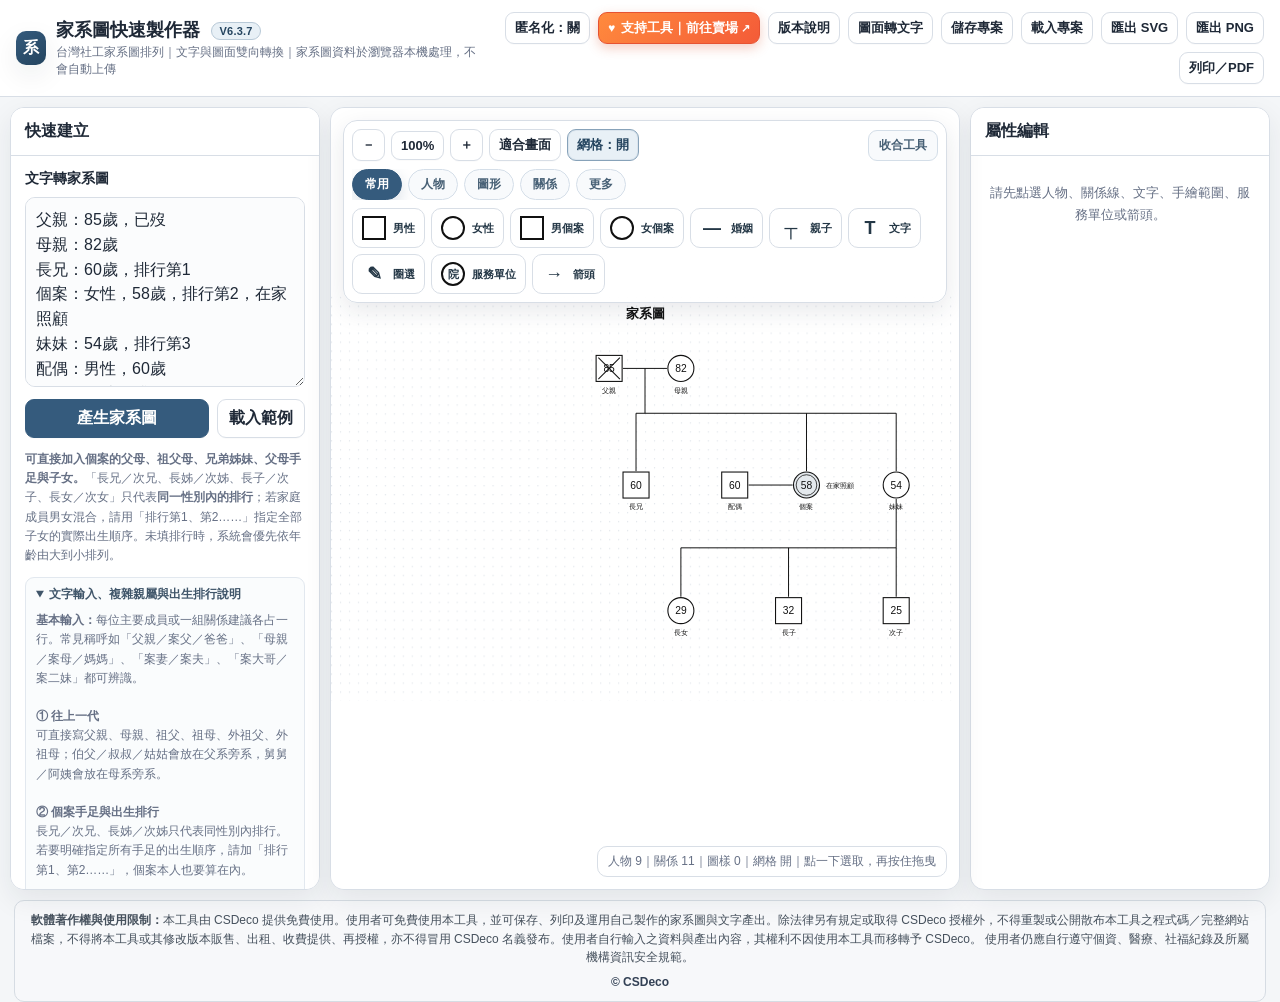
==== commit 1d30bc86: "Add files via upload" ====
--- a/index.html
+++ b/index.html
@@ -320,25 +320,20 @@
           <button class="btn primary" id="parseBtn" style="flex:1">產生家系圖</button>
           <button class="btn" id="sampleBtn">載入範例</button>
         </div>
-        <p class="hint"><strong>可直接加入個案的父母、兄弟姊妹與子女。</strong>「長兄／次兄、長姊／次姊、長子／次子、長女／次女」只代表<strong>同一性別內的排行</strong>；若家庭成員男女混合，請用「排行第1、第2……」指定全部子女的實際出生順序。未填排行時，系統會優先依年齡由大到小排列。</p>
+        <p class="hint"><strong>可直接加入個案的父母、祖父母、兄弟姊妹、父母手足與子女。</strong>「長兄／次兄、長姊／次姊、長子／次子、長女／次女」只代表<strong>同一性別內的排行</strong>；若家庭成員男女混合，請用「排行第1、第2……」指定全部子女的實際出生順序。未填排行時，系統會優先依年齡由大到小排列。</p>
         <details class="parser-help" open>
-          <summary>文字輸入與出生排行說明</summary>
+          <summary>文字輸入、複雜親屬與出生排行說明</summary>
           <div class="hint parser-help-body">
-            <strong>基本輸入：</strong>每位主要成員建議各占一行，可使用全形或半形冒號、逗號、分號。常見稱呼如「父親／案父／爸爸」、「母親／案母／媽媽」、「配偶／先生／太太／老公／老婆」也可辨識。<br><br>
-            <strong>① 個案的父母</strong><br>
-            可直接寫「父親／案父／爸爸／爸」與「母親／案母／媽媽／媽」，系統都會辨識為個案上一代。<br>
-            例如：父親：85歲，已歿／案母：82歲。<br><br>
-            <strong>② 個案的兄弟姊妹</strong><br>
-            可使用長兄、次兄、大姊、弟弟、妹妹等稱謂；若要明確表示個案在所有手足中的出生順序，建議每個人都加上「排行第X」，而且<strong>個案本人也要算在排行內</strong>。<br>
-            例如：長兄：60歲，排行第1／個案：女性，58歲，排行第2／妹妹：54歲，排行第3。<br><br>
-            <strong>③ 個案的子女</strong><br>
-            「長子、次子」是<strong>兒子中的第1、第2</strong>；「長女、次女」是<strong>女兒中的第1、第2</strong>，不等於全體子女的出生順序。<br>
-            例如：長子：32歲，排行第1／長女：29歲，排行第2／次子：25歲，排行第3。這代表第一胎是長子、第二胎是長女、第三胎是次子。<br><br>
-            <strong>④ 系統排序原則</strong><br>
-            1. 有寫「排行第X」時，以排行為準。<br>
-            2. 沒有排行但有年齡時，依年齡由大到小排列。<br>
-            3. 沒有排行也沒有年齡時，才參考長、次、三、四、么等稱謂。<br><br>
-            <strong>最推薦寫法：</strong>只要同一組兄弟姊妹或子女同時有男性與女性，就加上「排行第X」，可避免「長子」與「長女」都被誤認為第一胎。
+            <strong>基本輸入：</strong>每位主要成員或一組關係建議各占一行。常見稱呼如「父親／案父／爸爸」、「母親／案母／媽媽」、「案妻／案夫」、「案大哥／案二妹」都可辨識。<br><br>
+            <strong>① 往上一代</strong><br>可直接寫父親、母親、祖父、祖母、外祖父、外祖母；伯父／叔叔／姑姑會放在父系旁系，舅舅／阿姨會放在母系旁系。<br><br>
+            <strong>② 個案手足與出生排行</strong><br>長兄／次兄、長姊／次姊只代表同性別內排行。若要明確指定所有手足的出生順序，請加「排行第1、第2……」，個案本人也要算在內。<br><br>
+            <strong>③ 子女與旁系後代</strong><br>可辨識長子、次子、長女、次女，以及外甥／外甥女、姪子／姪女、孫子／孫女。若要明確指定某位手足的子女，建議使用「／」路徑。<br>
+            例如：案二妹／大外甥女：已婚，育有一女約3歲，居住台東。<br>案二妹／次外甥女：已婚，居住高雄。<br><br>
+            <strong>④ 多段婚姻</strong><br>可寫「二婚、兩段婚姻皆離婚、與前夫育有二子一女」，也可精準指定：<br>
+            案二妹／第一段婚姻：育有3女2子，其中次子已歿。<br>案二妹／第二段婚姻：育有3子女，約20多歲、高二、國三，已無聯繫。<br><br>
+            <strong>⑤ 社工常用備註</strong><br>系統會盡量把「同住、無聯繫、較少聯繫、主要照顧者、主要事務處理者、身心障礙證明、職業、居住地」整理到人物右側備註；主要照顧／事務處理者也會嘗試建立照顧支持關係。<br><br>
+            <strong>⑥ 系統排序原則</strong><br>1. 有寫「排行第X」時，以排行為準。<br>2. 沒有排行但有年齡時，依年齡由大到小排列。<br>3. 沒有排行也沒有年齡時，才參考長、次、三、四、么等稱謂。<br><br>
+            <strong>複雜案例最推薦寫法：</strong>長段社工紀錄可以直接貼上，但若婚姻很多、旁系後代很多，拆成「一行一人物／一行一段婚姻」，再用「案二妹／第一段婚姻」這類路徑，辨識會更穩定。
           </div>
         </details>
         <div class="parse-report" id="parseReport" aria-live="polite"></div>
@@ -421,6 +416,7 @@
         <div class="legal-notice" style="margin-top:9px"><strong>授權與著作權：</strong>本工具由 CSDeco 提供免費使用。使用者可免費使用本工具，並可保存、列印及運用自己製作的家系圖與文字產出。除法律另有規定或取得 CSDeco 授權外，不得重製或公開散布本工具之程式碼／完整網站檔案，不得將本工具或其修改版本販售、出租、收費提供、再授權，亦不得冒用 CSDeco 名義發布。使用者自行輸入之資料與產出內容，其權利不因使用本工具而移轉予 CSDeco。</div>
       </section>
       <section class="section">
+        <div class="version-card"><strong>版本 6.3.7</strong><span>2026-08-31</span><p>複雜親屬與社工敘述辨識：支援外甥／外甥女、姪子／姪女、孫子女、前段婚姻、婚姻段次、主要照顧／事務處理與常見居住、聯繫、職業備註。</p></div>
         <div class="version-card"><strong>版本 6.3.4</strong><span>2026-08-28</span><p>工具列插件化：新增「常用／人物／圖形／關係／更多」分頁，常用工具置頂，進階符號收進更多；並加入一鍵收合／展開。</p></div>
         <div class="version-card"><strong>版本 6.3.3</strong><span>2026-08-28</span><p>合併縮放／網格與新增物件工具列，改為單一整合式工具列，減少遮擋並提升直覺操作。</p></div>
         <div class="version-card"><strong>版本 6.3.2</strong><span>2026-08-28</span><p>新增更多常用家系圖符號與快速關係按鈕，包含個案、已歿、流產／死產、婚姻／同居／分居／離婚、收養／寄養、雙胞胎、衝突與照顧等；人物備註改顯示於圖示右側。</p></div>
@@ -597,10 +593,11 @@
 </dialog>
 
 <dialog id="versionDialog">
-  <div class="dialog-head">家系圖快速製作器 V6.2.9</div>
+  <div class="dialog-head">家系圖快速製作器 V6.3.7</div>
   <div class="dialog-body version-dialog-body">
-    <p><strong>發布日期：</strong>2026-08-27</p>
+    <p><strong>發布日期：</strong>2026-08-31</p>
     <ul>
+      <li><strong>V6.3.7 複雜親屬與社工敘述辨識：</strong>新增外甥／外甥女、姪子／姪女、孫子女、前段婚姻與婚姻段次定位；可理解「案二妹／第一段婚姻：育有3女2子，其中次子已歿」等寫法，並把同住、無聯繫、主要照顧、事務處理、職業與居住地整理成備註。</li>
       <li><strong>V6.3.4 插件化工具列：</strong>新增「常用／人物／圖形／關係／更多」分頁，常用工具集中在第一頁，較少使用的進階符號收進「更多」；工具列可一鍵收合／展開，並記住目前狀態。</li>
       <li><strong>V6.3.3 整合式工具列：</strong>將原本的縮放／適合畫面／網格工具列與人物、圖形、關係工具列合併為同一塊面板，減少重疊與遮擋，桌機與手機都更直覺。</li>
       <li><strong>V6.3.2 常用符號擴充與備註右側化：</strong>新增個案、已歿、流產／死產、婚姻／同居／分居／離婚、親生／收養／寄養、雙胞胎、衝突、親密、關係中斷、施暴與照顧等快速工具；人物備註改顯示在圖示右側，較貼近實務使用。</li>
@@ -685,7 +682,7 @@
   const toast = $('#toast');
 
   const GRID_SIZE = 20;
-  const APP_VERSION = '6.3.4';
+  const APP_VERSION = '6.3.7';
   const BUILD_DATE = '2026-07-28';
   const EXPORT_PADDING = 70;
 
@@ -1932,6 +1929,14 @@
     const s=String(text);let m=s.match(/(?:年齡\s*)?[（(]?\s*(\d{1,3})\s*[)）]?\s*歲/);if(m)return m[1];
     m=s.match(/(?:年齡\s*)?([一二兩三四五六七八九十]{1,3})\s*歲/);if(m){const n=cnNumber(m[1]);return Number.isFinite(n)?String(n):'';}return '';
   }
+  function parseOwnAge(text){
+    const source=String(text||'').split(/育有|生有|生了|與前夫|與前妻|前段婚姻|第[一二三四五六七八九十\d]+段婚姻/)[0];
+    return parseAge(source);
+  }
+  function hasOwnDeath(text){
+    const parts=String(text||'').split(/[，,]/).map(s=>s.trim()).filter(Boolean);
+    return parts.some(p=>/^(?:已歿|往生|死亡|過世)(?:$|\s)/.test(p)||/^(?:\d{1,3}|[一二兩三四五六七八九十]{1,3})\s*歲[^，,]{0,8}(?:已歿|往生|死亡|過世)/.test(p));
+  }
   function parseWeeks(text){const m=String(text).match(/(\d{1,2})\s*(?:週|周)/);return m?m[1]:'';}
   function parseBirthOrder(text,label=''){
     const source=`${label} ${text}`;
@@ -1944,6 +1949,51 @@
   function isSiblingRole(head=''){
     return /^(?:案兄|案姐|案姊|案弟|案妹|長兄|次兄|二兄|三兄|四兄|五兄|大哥|二哥|三哥|四哥|五哥|哥哥|哥|兄|長姊|長姐|次姊|次姐|二姊|二姐|三姊|三姐|四姊|四姐|五姊|五姐|大姊|大姐|姐姐|姊姊|姊|姐|大弟|二弟|三弟|四弟|五弟|小弟|弟弟|弟|大妹|二妹|三妹|四妹|五妹|小妹|妹妹|妹)$/.test(head);
   }
+  function normalizeRoleAlias(head=''){
+    const map={
+      '案妻':'配偶','案夫':'配偶','案先生':'配偶','案太太':'配偶','案老公':'配偶','案老婆':'配偶',
+      '案大哥':'大哥','案二哥':'二哥','案三哥':'三哥','案四哥':'四哥','案五哥':'五哥',
+      '案大姐':'大姐','案二姐':'二姐','案三姐':'三姐','案四姐':'四姐','案五姐':'五姐',
+      '案大姊':'大姊','案二姊':'二姊','案三姊':'三姊','案四姊':'四姊','案五姊':'五姊',
+      '案大弟':'大弟','案二弟':'二弟','案三弟':'三弟','案四弟':'四弟','案五弟':'五弟',
+      '案大妹':'大妹','案二妹':'二妹','案三妹':'三妹','案四妹':'四妹','案五妹':'五妹',
+      '案爺爺':'祖父','案奶奶':'祖母','案阿公':'祖父','案阿嬤':'祖母','案外公':'外祖父','案外婆':'外祖母'
+    };
+    return map[head]||head;
+  }
+  function extractSocialNote(text=''){
+    const source=String(text||'');
+    const notes=[];
+    const push=v=>{v=String(v||'').trim().replace(/^[，,。；;\s]+|[，,。；;\s]+$/g,'');if(v&&!notes.includes(v))notes.push(v)};
+    if(/在家照顧/.test(source))push('在家照顧');
+    const disability=source.match(/第[一二三四五六七八九十\d]+類(?:輕度|中度|重度|極重度)?身心障礙(?:證明|手冊)?|(?:輕度|中度|重度|極重度)身心障礙(?:證明|手冊)?/); if(disability)push(disability[0]);
+    if(/未婚/.test(source))push('未婚'); if(/已婚/.test(source))push('已婚');
+    if(/與個案同住|與案主同住|同住/.test(source))push('同住');
+    if(/無聯繫|已無聯繫|沒有聯繫/.test(source))push('無聯繫'); else if(/較少聯繫|少聯繫|平時較少聯繫/.test(source))push('較少聯繫');
+    if(/對個案事務較無實質幫助|無實質幫助/.test(source))push('對個案事務較無實質幫助');
+    if(/主要事務處理者/.test(source))push('主要事務處理者'); if(/主要照顧者/.test(source))push('主要照顧者'); if(/協助簡單照顧/.test(source))push('協助簡單照顧');
+    if(/照顧(?:能力|支持)?有限|仍有限/.test(source))push('照顧支持有限');
+    const residence=source.match(/(?:目前)?居住(?:於)?\s*([^，,。；;]{1,10})|住在\s*([^，,。；;]{1,10})/); if(residence)push(`居住${(residence[1]||residence[2]||'').trim()}`); if(/外縣市/.test(source))push('居住外縣市');
+    const work=source.match(/職業軍人|送餐員|(?:於|在)[^，,。；;]{0,14}擔任[^，,。；;]{1,14}|擔任[^，,。；;]{1,18}社工|社工/); if(work)push(work[0]);
+    const school=source.match(/約\s*\d+\s*多歲|高[一二三123]|國[一二三123]|大[一二三四1234]|就學階段/); if(school)push(school[0]);
+    const travel=source.match(/休假[^，,。；;]{0,20}往返[^，,。；;]{0,12}/); if(travel)push(travel[0]);
+    return notes.join('；');
+  }
+  function normalizeCollateralName(head=''){
+    const map={
+      '伯伯':'伯父','叔父':'叔叔','姑媽':'姑姑','舅父':'舅舅','阿舅':'舅舅','姨媽':'阿姨','姨母':'阿姨'
+    };
+    return map[head]||head;
+  }
+  function isPaternalCollateralRole(head=''){
+    return /^(?:伯父|伯伯|叔父|叔叔|姑姑|姑媽)$/.test(head);
+  }
+  function isMaternalCollateralRole(head=''){
+    return /^(?:舅舅|舅父|阿舅|阿姨|姨媽|姨母)$/.test(head);
+  }
+  function collateralSex(head=''){
+    return /姑|姨/.test(head)?'female':'male';
+  }
   function inferSex(label,text=''){
     if(/女兒|女|姊|姐|妹|妻|太太|母/.test(label))return'female';
     if(/兒子|男|兄|哥|弟|夫|先生|父|子/.test(label))return'male';
@@ -1951,24 +2001,39 @@
     if(/兒子|男性|男童|丈夫|先生|父親/.test(text))return'male';
     return'unknown';
   }
-  function normalizeQuickText(raw){return String(raw).replace(/\r/g,'').replace(/[；;]/g,'，').replace(/[，、]/g,'，').replace(/[：:]/g,'：').replace(/^\s*[•・●\-*]\s*/gm,'').trim();}
+  function normalizeQuickText(raw){return String(raw).replace(/\r/g,'').replace(/[。；;]/g,'\n').replace(/[，、]/g,'，').replace(/[：:]/g,'：').replace(/，\s*(?=案(?:大|長|次|二|三|四|五|六|七|八|九)?(?:外甥女|外甥|姪女|姪子|侄女|侄子|孫女|孫子|外孫女|外孫))/g,'\n').replace(/^\s*[•・●\-*]\s*/gm,'').trim();}
   function splitRoleLine(line){
     if(line.includes('：')){const [h,...r]=line.split('：');return [h.trim(),r.join('：').trim()];}
-    const roles=['主要個案','服務對象','受服務者','案主本人','個案本人','個案','案主','本人','案父親','案母親','父親','母親','案父','案母','爸爸','媽媽','生父','生母','父','母','爸','媽','另一半','配偶','伴侶','丈夫','先生','太太','妻子','老公','老婆','妻','夫','案兄','案姐','案姊','案弟','案妹','長兄','次兄','二兄','三兄','四兄','五兄','大哥','二哥','三哥','四哥','五哥','哥哥','哥','兄','長姊','長姐','次姊','次姐','二姊','二姐','三姊','三姐','四姊','四姐','五姊','五姐','大姊','大姐','姐姐','姊姊','姊','姐','大弟','二弟','三弟','四弟','五弟','小弟','弟弟','弟','大妹','二妹','三妹','四妹','五妹','小妹','妹妹','妹','大兒子','二兒子','小兒子','兒子','大女兒','二女兒','小女兒','女兒','長男','長子','長女','次男','次子','次女','三男','三子','三女','四男','四女','五男','五女','六男','六女','七男','七女','八男','八女','九男','九女','么子','么女','兒','女'];
+    const descendant=line.match(/^(案?(?:大|長|次|二|三|四|五|六|七|八|九)?(?:外甥女|外甥|姪女|姪子|侄女|侄子|孫女|孫子|外孫女|外孫|長子|次子|三子|四子|五子|長女|次女|三女|四女|五女))/);
+    if(descendant){const role=descendant[1];return[role,line.slice(role.length).replace(/^\s*[，,]?\s*/,'')];}
+    const roles=['主要個案','服務對象','受服務者','案主本人','個案本人','個案','案主','本人','案妻','案夫','案先生','案太太','案老公','案老婆','祖父','祖母','爺爺','奶奶','阿公','阿嬤','外祖父','外祖母','外公','外婆','伯父','伯伯','叔父','叔叔','姑姑','姑媽','舅舅','舅父','阿舅','阿姨','姨媽','姨母','案父親','案母親','父親','母親','案父','案母','爸爸','媽媽','生父','生母','父','母','爸','媽','另一半','配偶','伴侶','丈夫','先生','太太','妻子','老公','老婆','妻','夫','案兄','案姐','案姊','案弟','案妹','案大哥','案二哥','案三哥','案四哥','案五哥','案大姐','案二姐','案三姐','案四姐','案五姐','案大姊','案二姊','案三姊','案四姊','案五姊','案大弟','案二弟','案三弟','案四弟','案五弟','案大妹','案二妹','案三妹','案四妹','案五妹','長兄','次兄','二兄','三兄','四兄','五兄','大哥','二哥','三哥','四哥','五哥','哥哥','哥','兄','長姊','長姐','次姊','次姐','二姊','二姐','三姊','三姐','四姊','四姐','五姊','五姐','大姊','大姐','姐姐','姊姊','姊','姐','大弟','二弟','三弟','四弟','五弟','小弟','弟弟','弟','大妹','二妹','三妹','四妹','五妹','小妹','妹妹','妹','大兒子','二兒子','小兒子','兒子','大女兒','二女兒','小女兒','女兒','長男','長子','長女','次男','次子','次女','三男','三子','三女','四男','四女','五男','五女','六男','六女','七男','七女','八男','八女','九男','九女','么子','么女','兒','女'];
     const role=roles.find(x=>line.startsWith(x));if(role)return[role,line.slice(role.length).replace(/^\s*[，,]?\s*/,'')];return['',line];
   }
   function extractChildSpecs(text){
     const out=[],seen=new Set(),push=(sex,age)=>{const key=sex+'-'+age;if(!seen.has(key)){seen.add(key);out.push({sex,age:String(age)});}};
     const patterns=[
       /(\d{1,3})\s*歲(?:的)?\s*(兒子|女兒|男童|女童|子|女)/g,
-      /(兒子|女兒|男童|女童|子|女)\s*[（(]?\s*(\d{1,3})\s*歲?\s*[)）]?/g,
-      /(?:一|1)\s*(子|女)[，,\s]*(\d{1,3})\s*歲/g
+      /(兒子|女兒|男童|女童|子|女)\s*[（(]?\s*(\d{1,3})\s*歲\s*[)）]?/g,
+      /(?:一|1)\s*(子|女)[，,\s]*(?:約)?\s*(\d{1,3})\s*歲/g
     ];
     patterns.forEach((re,idx)=>{for(const m of text.matchAll(re)){const age=idx===0?m[1]:m[2],word=idx===0?m[2]:m[1];push(/女/.test(word)?'female':'male',age);}});return out;
   }
+
+  function extractChildCountSpecs(text=''){
+    const out=[];
+    const push=(sex,count)=>{count=Number(count)||0;if(count>0)out.push({sex,count});};
+    for(const m of String(text).matchAll(/([一二兩三四五六七八九十\d]+)\s*(名子女|個子女|子女|兒子|女兒|子|女)/g)){
+      const raw=m[1], word=m[2];
+      const count=/^\d+$/.test(raw)?Number(raw):cnNumber(raw);
+      if(!Number.isFinite(count)||count<=0)continue;
+      const sex=/子女/.test(word)?'unknown':/女/.test(word)?'female':'male';
+      push(sex,count);
+    }
+    return out;
+  }
   function parseMarriageCount(text){
-    const m=String(text).match(/(?:婚配|結婚|婚姻|婚過)\s*([一二兩三四五六七八九十\d]+)\s*(?:次|段|任)/);if(m){const n=cnNumber(m[1]);return Number.isFinite(n)?n:0;}
-    return /已婚|有配偶|同居/.test(text)?1:0;
+    const m=String(text).match(/(?:婚配|結婚|婚姻|婚過)\s*([一二兩三四五六七八九十\d]+)\s*(?:次|段|任)|([一二兩三四五六七八九十\d]+)\s*(?:次婚姻|段婚姻|婚|任婚姻)/);if(m){const raw=m[1]||m[2];const n=cnNumber(raw);return Number.isFinite(n)?n:0;}
+    return /已婚|有配偶|同居|再婚/.test(text)?1:0;
   }
   function marriageSegments(body,count){
     const result=[];for(let i=1;i<=count;i++){
@@ -1993,83 +2058,79 @@
   }
   function parseQuickInput(raw){
     const lines=normalizeQuickText(raw).split(/\n+/).map(s=>s.trim()).filter(Boolean),nodes=[],relations=[],warnings=[];
-    let proband=null,spouse=null,father=null,mother=null;
-    let fatherText='',motherText='';
-    const children=[],siblings=[];
+    const roleMap=new Map(),marriageMap=new Map();
+    let proband=null,spouse=null,father=null,mother=null,fatherText='',motherText='',rootMarriageLabel='';
+    let paternalGrandfather=null,paternalGrandmother=null,maternalGrandfather=null,maternalGrandmother=null;
+    let paternalGrandfatherText='',paternalGrandmotherText='',maternalGrandfatherText='',maternalGrandmotherText='';
+    const children=[],siblings=[],paternalCollaterals=[],maternalCollaterals=[];
+    let lastPerson=null,lastSibling=null,lastMarriageSubject=null,lastMarriageIndex=0;
+    const mergeNotes=(a,b)=>[...String(a||'').split('；'),...String(b||'').split('；')].filter(Boolean).filter((v,i,arr)=>arr.indexOf(v)===i).join('；');
     const newNode=p=>{const n=normalizeNode({...p,id:uid('n')});nodes.push(n);return n;};
-    const rel=(a,b,type='partner',opts={})=>{
-      const r=normalizeRelation({id:uid('r'),from:a.id,to:b.id,type,status:opts.status||'married',subtype:opts.subtype||(type==='parent'?'biological':''),label:opts.label||'',unionId:opts.unionId||''});
-      relations.push(r);return r;
-    };
-    const isChildRole=h=>/^(?:長男|長子|大兒子|長女|大女兒|次男|次子|二兒子|次女|二女兒|三男|三子|三女|四男|四女|五男|五女|六男|六女|七男|七女|八男|八女|九男|九女|么子|么女|小兒子|小女兒|兒子|女兒|兒|女)$/.test(h)||/(長|大|次|二|三|四|五|六|七|八|九|么).*(男|子|女|兒)/.test(h);
-    for(const original of lines){
-      const [head,bodyRaw]=splitRoleLine(original),body=bodyRaw||'';let handled=false;
-      if(/個案|案主|服務對象|主要個案|受服務者|本人|案主本人|個案本人/.test(head||original)){
-        const source=head?body:original,sex=inferSex(head,source);proband=newNode({name:'個案',sex,age:parseAge(source),birthOrder:parseBirthOrder(source,head),deceased:/已歿|死亡|過世/.test(source),proband:true,note:/在家照顧/.test(source)?'在家照顧':''});handled=true;
-      }else if(/^(父親|案父親|案父|爸爸|爸|父|生父)$/.test(head)){
-        fatherText=body;father=newNode({name:'父親',sex:'male',age:parseAge(body),birthOrder:parseBirthOrder(body,head),deceased:/已歿|死亡|過世/.test(body),note:/未婚/.test(body)?'未婚':''});handled=true;
-      }else if(/^(母親|案母親|案母|媽媽|媽|母|生母)$/.test(head)){
-        motherText=body;mother=newNode({name:'母親',sex:'female',age:parseAge(body),birthOrder:parseBirthOrder(body,head),deceased:/已歿|死亡|過世/.test(body),note:/未婚/.test(body)?'未婚':''});handled=true;
-      }else if(/^(配偶|伴侶|另一半|丈夫|先生|太太|妻子|老公|老婆|妻|夫)$/.test(head)){
-        const sex=/^(丈夫|先生|老公|夫)$/.test(head)?'male':/^(太太|妻子|老婆|妻)$/.test(head)?'female':inferSex(head,body);spouse=newNode({name:'配偶',sex,age:parseAge(body),deceased:/已歿|死亡|過世/.test(body)});handled=true;
-      }else if(isSiblingRole(head)){
-        const sex=inferSex(head,body),note=[/未婚/.test(body)?'未婚':'',/已婚/.test(body)?'已婚':''].filter(Boolean).join('，');
-        const siblingName=({"大哥":"長兄","哥":"兄","大姐":"長姊","案姐":"姊","案姊":"姊","姊姊":"姊","案兄":"兄","案弟":"弟","案妹":"妹"}[head]||head);
-        siblings.push(newNode({name:siblingName,sex,age:parseAge(body),birthOrder:parseBirthOrder(body,head),deceased:/已歿|死亡|過世/.test(body),note}));handled=true;
-      }else if(/懷孕/.test(head+body)){
-        newNode({name:head||'懷孕',sex:'pregnancy',gestationWeeks:parseWeeks(body),note:body.replace(/懷孕|\d+\s*(?:週|周)/g,'').replace(/[，,]/g,' ').trim()});handled=true;
-      }else if(/流產|死產/.test(head+body)){
-        const lossType=/死產/.test(head+body)?'stillbirth':/人工/.test(head+body)?'abortion':/自然/.test(head+body)?'miscarriage':'unknown';newNode({name:head||lossTypeName(lossType),sex:'loss',lossType,note:body.replace(/自然流產|人工流產|流產|死產/g,'').replace(/[，,]/g,' ').trim()});handled=true;
-      }else if(isChildRole(head)){
-        const sex=inferSex(head,body),childName=({"大兒子":"長子","二兒子":"次子","小兒子":"么子","兒子":"子","大女兒":"長女","二女兒":"次女","小女兒":"么女","女兒":"女"}[head]||head),child=newNode({name:childName,sex,age:parseAge(body),birthOrder:parseBirthOrder(body,head),note:/未婚/.test(body)?'未婚':''});children.push(child);handled=true;
-        const count=parseMarriageCount(body),segments=marriageSegments(body,count),partners=[];
-        for(let i=0;i<count;i++){
-          const segment=segments[i]||(count===1?body:'');
-          const partnerDetails=parsePartnerDetails(segment,sex);
-          const partner=newNode({
-            name:count===1?'配偶':`第${['一','二','三','四','五','六'][i]||i+1}任配偶`,
-            sex:partnerDetails.sex,
-            age:partnerDetails.age,
-            deceased:partnerDetails.deceased
-          });partners.push(partner);
-          const union=rel(child,partner,'partner',{status:/離婚/.test(segment)?'divorced':/分居/.test(segment)?'separated':/同居/.test(segment)?'cohabiting':'married'});
-          extractChildSpecs(segment).forEach(spec=>{
-            const c=newNode({name:spec.sex==='male'?'子':'女',sex:spec.sex,age:spec.age});
-            rel(child,c,'parent',{unionId:union.id});rel(partner,c,'parent',{unionId:union.id});
-          });
-        }
-        const general=extractChildSpecs(body);general.forEach(spec=>{
-          const exists=nodes.some(n=>n.age===spec.age&&n.sex===spec.sex&&relations.some(r=>r.type==='parent'&&r.to===n.id&&r.from===child.id));if(exists)return;
-          const c=newNode({name:spec.sex==='male'?'子':'女',sex:spec.sex,age:spec.age});
-          const union=partners.length===1?relations.find(r=>r.type==='partner'&&((r.from===child.id&&r.to===partners[0].id)||(r.to===child.id&&r.from===partners[0].id))):null;
-          rel(child,c,'parent',{unionId:union?.id||''});if(partners.length===1)rel(partners[0],c,'parent',{unionId:union?.id||''});
-        });
+    const keyOf=k=>normalizeRoleAlias(String(k||'').replace(/^案/,''));
+    const register=(node,...keys)=>{keys.flat().filter(Boolean).forEach(k=>roleMap.set(keyOf(k),node));return node;};
+    const findRole=k=>roleMap.get(keyOf(k))||null;
+    const updateNode=(node,props={})=>{if(!node)return node;if(props.sex&&node.sex==='unknown')node.sex=props.sex;if(props.age&&!node.age)node.age=props.age;if(props.birthOrder&&!node.birthOrder)node.birthOrder=props.birthOrder;if(props.deceased)node.deceased=true;if(props.proband)node.proband=true;if(props.note)node.note=mergeNotes(node.note,props.note);return node;};
+    const ensureRole=(key,props={},displayName='')=>{let n=findRole(key);if(n)return updateNode(n,props);n=newNode({...props,name:displayName||props.name||keyOf(key)});register(n,key,displayName,keyOf(key));return n;};
+    const rel=(a,b,type='partner',opts={})=>{if(!a||!b||a.id===b.id)return null;const subtype=opts.subtype||(type==='parent'?'biological':'');const e=relations.find(r=>r.from===a.id&&r.to===b.id&&r.type===type&&(type!=='partner'||r.status===(opts.status||'married'))&&(type!=='parent'||(r.unionId||'')===(opts.unionId||'')));if(e){if(opts.label&&!e.label)e.label=opts.label;return e;}const r=normalizeRelation({id:uid('r'),from:a.id,to:b.id,type,status:opts.status||'married',subtype,label:opts.label||'',unionId:opts.unionId||''});relations.push(r);return r;};
+    const ordWords=['一','二','三','四','五','六','七','八','九','十'];
+    const ordinalOf=s=>{s=String(s||'');if(/^(?:大|長)/.test(s))return 1;if(/^(?:次|二)/.test(s))return 2;const m=s.match(/^([三四五六七八九十\d]+)/);return m?( /^\d+$/.test(m[1])?Number(m[1]):cnNumber(m[1]) ):0;};
+    const childLabel=(sex,i,count)=>count===1?(sex==='male'?'子':sex==='female'?'女':'子女'):(sex==='male'?`子${i}`:sex==='female'?`女${i}`:`子女${i}`);
+    function ensureMarriageContext(focal,index=1,status='married'){if(!focal)return null;let list=marriageMap.get(focal.id);if(!list){list=[];marriageMap.set(focal.id,list);}if(list[index-1]){if(status&&status!=='married')list[index-1].union.status=status;return list[index-1];}const p=newNode({name:`第${ordWords[index-1]||index}任配偶`,sex:focal.sex==='male'?'female':focal.sex==='female'?'male':'unknown'}),u=rel(focal,p,'partner',{status});const c={partner:p,union:u,index};list[index-1]=c;return c;}
+    function addChildrenFromText(focal,partner,union,source){const made=[],d=extractChildSpecs(source);if(d.length){d.forEach(s=>{const c=newNode({name:s.sex==='male'?'子':'女',sex:s.sex,age:s.age});rel(focal,c,'parent',{unionId:union?.id||''});if(partner)rel(partner,c,'parent',{unionId:union?.id||''});made.push(c);});}else{extractChildCountSpecs(source).forEach(g=>{for(let i=1;i<=g.count;i++){const c=newNode({name:childLabel(g.sex,i,g.count),sex:g.sex});rel(focal,c,'parent',{unionId:union?.id||''});if(partner)rel(partner,c,'parent',{unionId:union?.id||''});made.push(c);}});}const hints=[...String(source).matchAll(/約\s*\d+\s*多歲|高[一二三123]|國[一二三123]/g)].map(m=>m[0]);made.forEach((c,i)=>{if(hints[i])c.note=mergeNotes(c.note,hints[i]);if(/無聯繫|已無聯繫/.test(source))c.note=mergeNotes(c.note,'無聯繫');});const mark=(sex,idx,re)=>{const t=made.filter(x=>x.sex===sex||x.sex==='unknown')[idx];if(t&&re.test(source)){t.deceased=true;if(t.sex==='unknown')t.sex=sex;}};mark('male',0,/長子[^，。；;]*?(?:已歿|往生|死亡|過世)/);mark('male',1,/次子[^，。；;]*?(?:已歿|往生|死亡|過世)/);mark('female',0,/長女[^，。；;]*?(?:已歿|往生|死亡|過世)/);mark('female',1,/次女[^，。；;]*?(?:已歿|往生|死亡|過世)/);return made;}
+    function addHistoricalUnion(focal,source,index=1){const status=/離婚|前夫|前妻|皆離婚/.test(source)?'divorced':/分居/.test(source)?'separated':'married',ctx=ensureMarriageContext(focal,index,status);const det=parsePartnerDetails(source,focal.sex);updateNode(ctx.partner,{sex:det.sex,age:det.age,deceased:det.deceased});if(/前夫/.test(source))ctx.partner.name='前夫';if(/前妻/.test(source))ctx.partner.name='前妻';addChildrenFromText(focal,ctx.partner,ctx.union,source);return ctx;}
+    const partnerContext=(parent,index=0)=>{const list=marriageMap.get(parent.id)||[];if(index&&list[index-1])return list[index-1];if(list.length)return list[list.length-1];const u=relations.find(r=>r.type==='partner'&&(r.from===parent.id||r.to===parent.id));if(!u)return null;return{union:u,partner:nodes.find(n=>n.id===(u.from===parent.id?u.to:u.from)),index:1};};
+    const descInfo=l=>{const s=String(l||'').replace(/^案/,'');let sex='unknown';if(/外甥女|姪女|侄女|孫女|外孫女|女/.test(s))sex='female';else if(/外甥|姪子|侄子|孫子|外孫|子/.test(s))sex='male';return{raw:s,sex,order:ordinalOf(s)};};
+    const childrenOf=p=>relations.filter(r=>r.type==='parent'&&r.from===p.id).map(r=>nodes.find(n=>n.id===r.to)).filter(Boolean);
+    function ensureDescendant(parent,label,body='',marriageIndex=0){
+      if(!parent)return null;
+      const info=descInfo(label),ctx=partnerContext(parent,marriageIndex);
+      let pool=childrenOf(parent);
+      if(marriageIndex&&ctx?.union){
+        const ids=new Set(relations.filter(r=>r.type==='parent'&&r.from===parent.id&&(r.unionId||'')===ctx.union.id).map(r=>r.to));
+        const scoped=pool.filter(n=>ids.has(n.id));if(scoped.length)pool=scoped;
       }
-      if(!handled)warnings.push(original);
-    }
-
-    const rootUnion=proband&&spouse?rel(spouse,proband,'partner',{status:'married'}):null;
-    if(proband)children.forEach(c=>{
-      rel(proband,c,'parent',{unionId:rootUnion?.id||''});
-      if(spouse)rel(spouse,c,'parent',{unionId:rootUnion?.id||''});
-    });
-
-    if(proband&&(father||mother)){
-      let parentUnion=null;
-      if(father&&mother){
-        const combined=`${fatherText} ${motherText}`;
-        parentUnion=rel(father,mother,'partner',{status:/離婚/.test(combined)?'divorced':/分居/.test(combined)?'separated':/同居/.test(combined)?'cohabiting':'married'});
+      const kinOrdinal=/外甥|姪|侄|孫/.test(info.raw);
+      const sameSex=pool.filter(n=>info.sex==='unknown'||n.sex===info.sex||n.sex==='unknown');
+      let n=info.order?(kinOrdinal?pool[info.order-1]:sameSex[info.order-1]):sameSex.find(x=>!x._claimedByText);if(n&&info.sex!=='unknown'&&n.sex!=='unknown'&&n.sex!==info.sex)n=null;
+      if(!n){
+        n=newNode({name:info.raw,sex:info.sex,age:parseOwnAge(body),birthOrder:info.order||parseBirthOrder(body,label),deceased:/已歿|往生|死亡|過世/.test(body),note:extractSocialNote(body)});
+        rel(parent,n,'parent',{unionId:ctx?.union?.id||''});if(ctx?.partner)rel(ctx.partner,n,'parent',{unionId:ctx.union.id});
+      }else{
+        updateNode(n,{sex:info.sex,age:parseOwnAge(body),birthOrder:info.order||parseBirthOrder(body,label),deceased:/已歿|往生|死亡|過世/.test(body),note:extractSocialNote(body)});n.name=info.raw;
       }
-      const familyChildren=[...siblings,proband];
-      familyChildren.forEach(member=>{
-        if(father)rel(father,member,'parent',{unionId:parentUnion?.id||''});
-        if(mother)rel(mother,member,'parent',{unionId:parentUnion?.id||''});
-      });
-    }else if((father||mother||siblings.length)&&!proband){
-      warnings.push('已輸入父母或手足，但缺少「個案／案主」資料，無法建立其親屬連線');
-    }
-
-    return {nodes,relations,warnings,total:lines.length};
+      n._claimedByText=true;register(n,label,info.raw);
+      if(/已婚|結婚|有配偶/.test(body)){let u=relations.find(r=>r.type==='partner'&&(r.from===n.id||r.to===n.id)),p=u?nodes.find(x=>x.id===(u.from===n.id?u.to:u.from)):null;if(!u){p=newNode({name:'配偶',sex:n.sex==='male'?'female':n.sex==='female'?'male':'unknown'});u=rel(n,p,'partner',{status:'married'});}addChildrenFromText(n,p,u,body);}
+      lastPerson=n;return n;
+    }
+    const applyCare=(n,body)=>{if(!n||!proband||n.id===proband.id)return;if(/主要事務處理者/.test(body))rel(n,proband,'care',{label:'主要事務處理'});else if(/主要照顧者/.test(body))rel(n,proband,'care',{label:'主要照顧'});else if(/協助簡單照顧/.test(body))rel(n,proband,'care',{label:'協助照顧'});};
+    const markDeceased=(s)=>{if(!/(?:已歿|往生|死亡|過世)/.test(s))return;if(/案父母[^，。；;]*?(?:已歿|往生|死亡|過世)/.test(s)){father=ensureRole('父親',{sex:'male',deceased:true},'父親');mother=ensureRole('母親',{sex:'female',deceased:true},'母親');}const ms=[...s.matchAll(/案?(?:大|長|次|二|三|四|五)?(?:哥|兄|姐|姊|弟|妹)/g)].map(m=>m[0]).filter(Boolean);ms.forEach(k=>{const h=normalizeRoleAlias(k),n=ensureRole(h,{sex:inferSex(h,''),deceased:true},h);if(!siblings.includes(n))siblings.push(n);});};
+    const handlePath=line=>{const ci=line.indexOf('：');if(ci<0||!line.slice(0,ci).includes('／'))return false;const path=line.slice(0,ci).split('／').map(x=>x.trim()).filter(Boolean),body=line.slice(ci+1).trim(),subject=findRole(path[0]);if(!subject)return false;let mi=0;const mp=path.find(x=>/(?:第)?[一二三四五六七八九十\d]+段婚姻/.test(x));if(mp){const m=mp.match(/([一二三四五六七八九十\d]+)/);mi=m?( /^\d+$/.test(m[1])?Number(m[1]):cnNumber(m[1]) ):1;const ctx=ensureMarriageContext(subject,mi,/離婚/.test(body)?'divorced':'married');addChildrenFromText(subject,ctx.partner,ctx.union,body);lastMarriageSubject=subject;lastMarriageIndex=mi;}const last=path[path.length-1];if(last!==path[0]&&last!==mp){ensureDescendant(subject,last,body,mi);}else if(!mp){updateNode(subject,{note:extractSocialNote(body)});applyCare(subject,body);}lastPerson=subject;return true;};
+
+    for(const rawLine of lines){let original=rawLine.replace(/^其中\s*/,'').trim();const embedded=original.match(/案(?:大|長|次|二|三|四|五)?(?:哥|兄|姐|姊|弟|妹)/);if(embedded&&embedded.index>0&&!/^(?:個案|案主)/.test(original))original=original.slice(embedded.index);if(/^(?:現於|目前於|平時於|目前居住|居住|休假)/.test(original)&&lastPerson){updateNode(lastPerson,{note:extractSocialNote(original)});continue;}if(handlePath(original))continue;const mo=original.match(/^第?([一二三四五六七八九十\d]+)段婚姻[：，]?\s*(.*)$/);if(mo&&lastMarriageSubject){const i=/^\d+$/.test(mo[1])?Number(mo[1]):cnNumber(mo[1]),body=mo[2]||'',ctx=ensureMarriageContext(lastMarriageSubject,i,/離婚|皆離婚/.test(body)?'divorced':'married');addChildrenFromText(lastMarriageSubject,ctx.partner,ctx.union,body);lastMarriageIndex=i;continue;}
+      const [rawHead,bodyRaw]=splitRoleLine(original),head=normalizeRoleAlias(rawHead),body=bodyRaw||'';let handled=false,n=null;
+      if(/個案|案主|服務對象|主要個案|受服務者|本人/.test(head||original)){const src=head?body:original;proband=ensureRole('個案',{sex:inferSex(rawHead||head,src),age:parseAge(src),birthOrder:parseBirthOrder(src,head),deceased:hasOwnDeath(src),proband:true,note:extractSocialNote(src)},'個案');n=proband;const m=src.match(/與\s*(案妻|案夫|妻子|丈夫|太太|先生|老婆|老公)[^，。；;]*?(\d{2,3}年)?[^，。；;]*?(?:登記結婚|結婚)/);if(m){spouse=ensureRole('配偶',{sex:/妻|太太|老婆/.test(m[1])?'female':'male'},'配偶');rootMarriageLabel=m[2]?`${m[2]}登記結婚`:'登記結婚';}handled=true;}
+      else if(/^(父親|案父親|案父|爸爸|爸|父|生父)$/.test(head)){fatherText=body;father=ensureRole('父親',{sex:'male',age:parseAge(body),deceased:/已歿|往生|死亡|過世/.test(body),note:extractSocialNote(body)},'父親');n=father;handled=true;}
+      else if(/^(母親|案母親|案母|媽媽|媽|母|生母)$/.test(head)){motherText=body;mother=ensureRole('母親',{sex:'female',age:parseAge(body),deceased:/已歿|往生|死亡|過世/.test(body),note:extractSocialNote(body)},'母親');n=mother;handled=true;}
+      else if(/^(祖父|爺爺|阿公)$/.test(head)){paternalGrandfatherText=body;paternalGrandfather=ensureRole('祖父',{sex:'male',age:parseAge(body),deceased:/已歿|往生|死亡|過世/.test(body)},'祖父');n=paternalGrandfather;handled=true;}
+      else if(/^(祖母|奶奶|阿嬤)$/.test(head)){paternalGrandmotherText=body;paternalGrandmother=ensureRole('祖母',{sex:'female',age:parseAge(body),deceased:/已歿|往生|死亡|過世/.test(body)},'祖母');n=paternalGrandmother;handled=true;}
+      else if(/^(外祖父|外公)$/.test(head)){maternalGrandfatherText=body;maternalGrandfather=ensureRole('外祖父',{sex:'male',age:parseAge(body),deceased:/已歿|往生|死亡|過世/.test(body)},'外祖父');n=maternalGrandfather;handled=true;}
+      else if(/^(外祖母|外婆)$/.test(head)){maternalGrandmotherText=body;maternalGrandmother=ensureRole('外祖母',{sex:'female',age:parseAge(body),deceased:/已歿|往生|死亡|過世/.test(body)},'外祖母');n=maternalGrandmother;handled=true;}
+      else if(isPaternalCollateralRole(head)){n=ensureRole(head,{sex:collateralSex(head),age:parseAge(body),deceased:/已歿|往生|死亡|過世/.test(body),note:extractSocialNote(body)},normalizeCollateralName(head));if(!paternalCollaterals.includes(n))paternalCollaterals.push(n);handled=true;}
+      else if(isMaternalCollateralRole(head)){n=ensureRole(head,{sex:collateralSex(head),age:parseAge(body),deceased:/已歿|往生|死亡|過世/.test(body),note:extractSocialNote(body)},normalizeCollateralName(head));if(!maternalCollaterals.includes(n))maternalCollaterals.push(n);handled=true;}
+      else if(/^(配偶|伴侶|另一半|丈夫|先生|太太|妻子|老公|老婆|妻|夫)$/.test(head)){const raw=rawHead||head,sex=/妻|太太|老婆/.test(raw)?'female':/夫|先生|老公/.test(raw)?'male':inferSex(raw,body);spouse=ensureRole('配偶',{sex,age:parseAge(body),deceased:/已歿|往生|死亡|過世/.test(body),note:extractSocialNote(body)},'配偶');n=spouse;if(/前夫|前妻/.test(body)){addHistoricalUnion(spouse,body,1);lastMarriageIndex=1;}handled=true;}
+      else if(isSiblingRole(head)){const sex=inferSex(head,body),name=({'大哥':'長兄','大姐':'長姊'}[head]||head);n=ensureRole(head,{sex,age:parseOwnAge(body),birthOrder:parseBirthOrder(body,head),deceased:hasOwnDeath(body),note:extractSocialNote(body)},name);const proper=body.match(/^([\u4e00-\u9fff]{2,4})(?=為個案|為案主)/);if(proper)n.name=`${name} ${proper[1]}`;if(!siblings.includes(n))siblings.push(n);lastSibling=n;lastMarriageSubject=n;const count=parseMarriageCount(body);if(/兩段婚姻|二段婚姻|2段婚姻/.test(body)){ensureMarriageContext(n,1,/皆離婚/.test(body)?'divorced':'married');ensureMarriageContext(n,2,/皆離婚/.test(body)?'divorced':'married');lastMarriageIndex=2;}else if(/前夫|前妻/.test(body)){addHistoricalUnion(n,body,1);lastMarriageIndex=1;}else if(count>0&&/婚姻|婚配|婚過/.test(body)){for(let i=1;i<=count;i++)ensureMarriageContext(n,i,/皆離婚/.test(body)?'divorced':'married');lastMarriageIndex=count;}handled=true;}
+      else if(/懷孕/.test(head+body)){n=newNode({name:head||'懷孕',sex:'pregnancy',gestationWeeks:parseWeeks(body),note:extractSocialNote(body)});handled=true;}
+      else if(/流產|死產/.test(head+body)){const lt=/死產/.test(head+body)?'stillbirth':/人工/.test(head+body)?'abortion':/自然/.test(head+body)?'miscarriage':'unknown';n=newNode({name:head||lossTypeName(lt),sex:'loss',lossType:lt,note:extractSocialNote(body)});handled=true;}
+      else if(/外甥|姪|侄|孫/.test(head)){n=ensureDescendant(lastSibling||lastMarriageSubject||lastPerson,head,body,lastMarriageIndex);handled=!!n;}
+      else if(/^(?:案)?(?:長|次|二|三|四|五)?(?:子|女)$/.test(rawHead||head)&&lastMarriageSubject){n=ensureDescendant(lastMarriageSubject,rawHead||head,body,lastMarriageIndex);handled=!!n;}
+      else if(/^(?:長男|長子|大兒子|長女|大女兒|次男|次子|二兒子|次女|二女兒|三男|三子|三女|四男|四女|五男|五女|六男|六女|七男|七女|八男|八女|九男|九女|么子|么女|小兒子|小女兒|兒子|女兒|兒|女)$/.test(head)){const sex=inferSex(head,body),name=({'大兒子':'長子','二兒子':'次子','小兒子':'么子','兒子':'子','大女兒':'長女','二女兒':'次女','小女兒':'么女','女兒':'女'}[head]||head);n=ensureRole(name,{sex,age:parseAge(body),birthOrder:parseBirthOrder(body,head),deceased:/已歿|往生|死亡|過世/.test(body),note:extractSocialNote(body)},name);if(!children.includes(n))children.push(n);handled=true;}
+      if(n){updateNode(n,{note:extractSocialNote(body)});applyCare(n,body);lastPerson=n;}markDeceased(original);if(!handled&&/(?:共有|共計).*(?:手足|兄弟姊妹|子女)|案手足皆不知情|其餘手足|空間劃分明顯|仍有限|多在就學階段/.test(original))handled=true;if(!handled)warnings.push(original);
+    }
+    const rootUnion=proband&&spouse?rel(spouse,proband,'partner',{status:'married',label:rootMarriageLabel}):null;if(proband)children.forEach(c=>{rel(proband,c,'parent',{unionId:rootUnion?.id||''});if(spouse)rel(spouse,c,'parent',{unionId:rootUnion?.id||''});});
+    if(proband&&(father||mother)){let u=null;if(father&&mother){const c=`${fatherText} ${motherText}`;u=rel(father,mother,'partner',{status:/離婚/.test(c)?'divorced':/分居/.test(c)?'separated':'married'});}[...siblings,proband].forEach(x=>{if(father)rel(father,x,'parent',{unionId:u?.id||''});if(mother)rel(mother,x,'parent',{unionId:u?.id||''});});}
+    if(father&&(paternalGrandfather||paternalGrandmother||paternalCollaterals.length)){let u=null;if(paternalGrandfather&&paternalGrandmother)u=rel(paternalGrandfather,paternalGrandmother,'partner',{status:'married'});[...paternalCollaterals,father].forEach(x=>{if(paternalGrandfather)rel(paternalGrandfather,x,'parent',{unionId:u?.id||''});if(paternalGrandmother)rel(paternalGrandmother,x,'parent',{unionId:u?.id||''});});}
+    if(mother&&(maternalGrandfather||maternalGrandmother||maternalCollaterals.length)){let u=null;if(maternalGrandfather&&maternalGrandmother)u=rel(maternalGrandfather,maternalGrandmother,'partner',{status:'married'});[...maternalCollaterals,mother].forEach(x=>{if(maternalGrandfather)rel(maternalGrandfather,x,'parent',{unionId:u?.id||''});if(maternalGrandmother)rel(maternalGrandmother,x,'parent',{unionId:u?.id||''});});}
+    nodes.forEach(n=>delete n._claimedByText);return{nodes,relations,warnings,total:lines.length};
   }
   function getTempNode(nodes,id){return nodes.find(n=>n.id===id)}
   function applyParsed(raw){
@@ -2431,7 +2492,18 @@
 
 
   $('#parseBtn').addEventListener('click',()=>applyParsed($('#quickInput').value));
-  $('#sampleBtn').addEventListener('click',()=>{$('#quickInput').value=`個案：女性，80歲，在家照顧\n配偶：男性，已歿\n長男：55歲，婚配三次，第一次配偶58歲，育有1子28歲，第二次無子女，第三次有1女16歲\n次女：50歲，未婚\n三女：48歲，已婚，育有一子(15歲)`;});
+  $('#sampleBtn').addEventListener('click',()=>{$('#quickInput').value=`個案：男性，61歲
+案妻：59歲，第一類中度身心障礙證明，二婚，與前夫育有二子一女，已無聯繫
+父親：已歿
+母親：已歿
+案大哥：已歿
+案大弟：第一類中度身心障礙證明，協助簡單照顧
+案四弟：未婚，與個案同住，對個案事務較無實質幫助
+案大妹：主要事務處理者，擔任送餐員
+案二妹：兩段婚姻皆離婚
+案二妹／第一段婚姻：育有3女2子，其中次子已歿
+案二妹／第二段婚姻：育有3子女，約20多歲、高二、國三，已無聯繫
+案二妹／大外甥女：已婚，育有一女約3歲，居住台東`;});
   $$('[data-add-node]').forEach(b=>b.addEventListener('click',()=>addNode(b.dataset.addNode)));
   $('#drawRegionBtn')?.addEventListener('click',()=>setToolMode('region'));
   $('#addEllipseBtn')?.addEventListener('click',addEllipse);
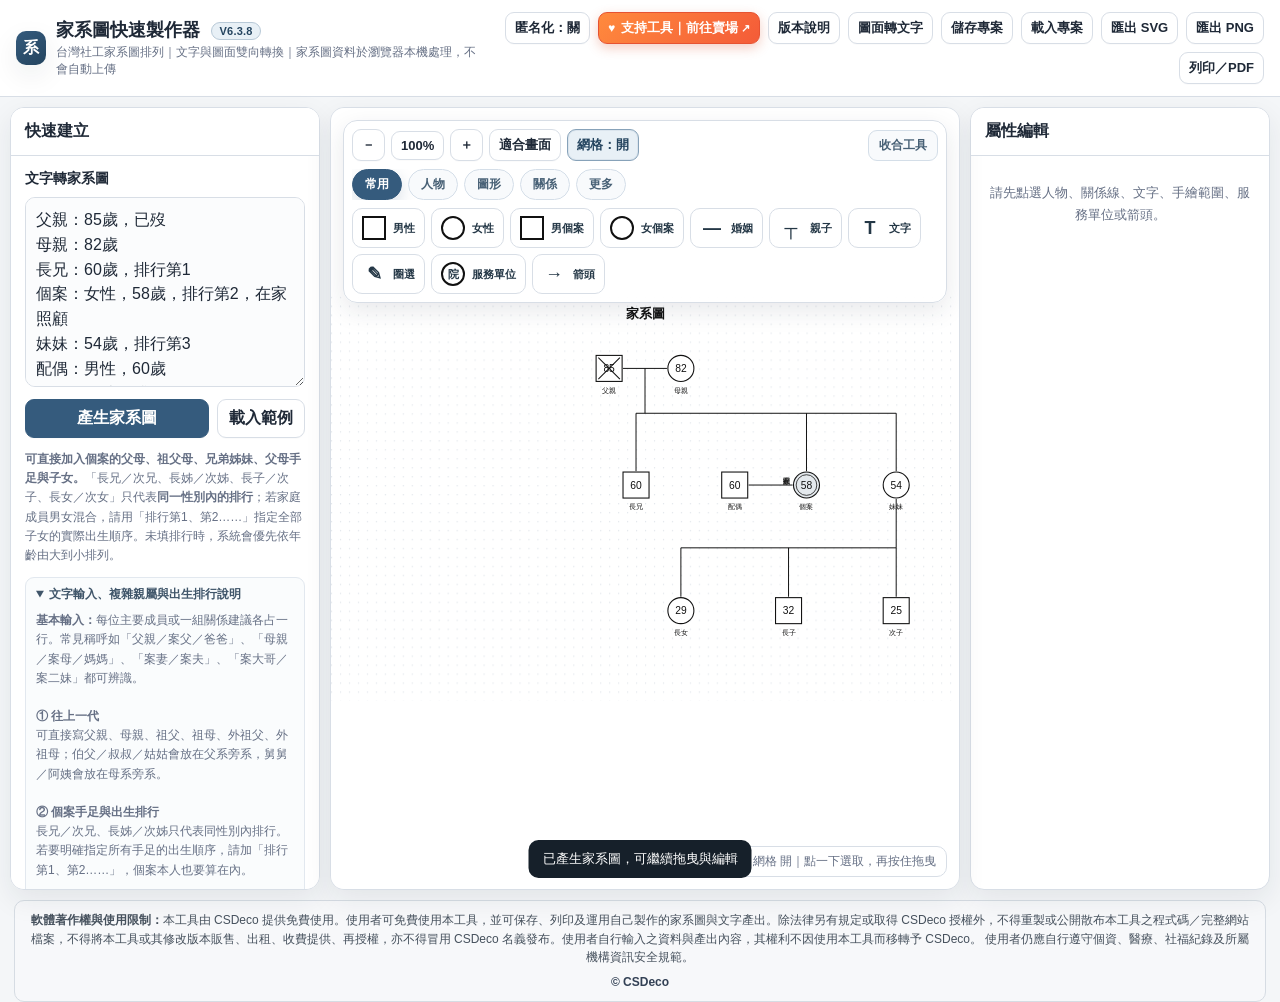
==== commit a108c0fe: "Add files via upload" ====
--- a/index.html
+++ b/index.html
@@ -416,6 +416,7 @@
         <div class="legal-notice" style="margin-top:9px"><strong>授權與著作權：</strong>本工具由 CSDeco 提供免費使用。使用者可免費使用本工具，並可保存、列印及運用自己製作的家系圖與文字產出。除法律另有規定或取得 CSDeco 授權外，不得重製或公開散布本工具之程式碼／完整網站檔案，不得將本工具或其修改版本販售、出租、收費提供、再授權，亦不得冒用 CSDeco 名義發布。使用者自行輸入之資料與產出內容，其權利不因使用本工具而移轉予 CSDeco。</div>
       </section>
       <section class="section">
+        <div class="version-card"><strong>版本 6.3.8</strong><span>2026-08-31</span><p>同住成員自動圈選與直式側邊備註：文字建圖偵測到「同住」時，會把個案與同住成員圈在同一家庭範圍；人物左右側備註改以直式顯示。</p></div>
         <div class="version-card"><strong>版本 6.3.7</strong><span>2026-08-31</span><p>複雜親屬與社工敘述辨識：支援外甥／外甥女、姪子／姪女、孫子女、前段婚姻、婚姻段次、主要照顧／事務處理與常見居住、聯繫、職業備註。</p></div>
         <div class="version-card"><strong>版本 6.3.4</strong><span>2026-08-28</span><p>工具列插件化：新增「常用／人物／圖形／關係／更多」分頁，常用工具置頂，進階符號收進更多；並加入一鍵收合／展開。</p></div>
         <div class="version-card"><strong>版本 6.3.3</strong><span>2026-08-28</span><p>合併縮放／網格與新增物件工具列，改為單一整合式工具列，減少遮擋並提升直覺操作。</p></div>
@@ -593,10 +594,11 @@
 </dialog>
 
 <dialog id="versionDialog">
-  <div class="dialog-head">家系圖快速製作器 V6.3.7</div>
+  <div class="dialog-head">家系圖快速製作器 V6.3.8</div>
   <div class="dialog-body version-dialog-body">
     <p><strong>發布日期：</strong>2026-08-31</p>
     <ul>
+      <li><strong>V6.3.8 同住圈選與直式側邊備註：</strong>文字建圖偵測到人物備註含「同住」時，自動將個案與同住成員以家庭範圍圈選；人物側邊備註改採直式排列，並依人物所在畫面左右側自動放到較不遮擋的一邊。</li>
       <li><strong>V6.3.7 複雜親屬與社工敘述辨識：</strong>新增外甥／外甥女、姪子／姪女、孫子女、前段婚姻與婚姻段次定位；可理解「案二妹／第一段婚姻：育有3女2子，其中次子已歿」等寫法，並把同住、無聯繫、主要照顧、事務處理、職業與居住地整理成備註。</li>
       <li><strong>V6.3.4 插件化工具列：</strong>新增「常用／人物／圖形／關係／更多」分頁，常用工具集中在第一頁，較少使用的進階符號收進「更多」；工具列可一鍵收合／展開，並記住目前狀態。</li>
       <li><strong>V6.3.3 整合式工具列：</strong>將原本的縮放／適合畫面／網格工具列與人物、圖形、關係工具列合併為同一塊面板，減少重疊與遮擋，桌機與手機都更直覺。</li>
@@ -682,7 +684,7 @@
   const toast = $('#toast');
 
   const GRID_SIZE = 20;
-  const APP_VERSION = '6.3.7';
+  const APP_VERSION = '6.3.8';
   const BUILD_DATE = '2026-07-28';
   const EXPORT_PADDING = 70;
 
@@ -1521,7 +1523,14 @@
     }
     const sideNote=displayNodeNote(n);
     if(sideNote){
-      const noteTxt=svgEl('text',{x:r+14,y:6,'font-size':15,'text-anchor':'start',fill:'#111'});noteTxt.textContent=sideNote;g.appendChild(noteTxt);
+      const noteParts=String(sideNote).split(/[；;\n]+/).map(s=>s.trim()).filter(Boolean);
+      const placeLeft=n.x>700;
+      const baseX=placeLeft?(-r-16):(r+16);
+      const step=18*(placeLeft?-1:1);
+      noteParts.slice(0,5).forEach((part,i)=>{
+        const noteTxt=svgEl('text',{x:baseX+step*i,y:-r,'font-size':15,'text-anchor':'start',fill:'#111','writing-mode':'vertical-rl','text-orientation':'upright','pointer-events':'none'});
+        noteTxt.textContent=part;g.appendChild(noteTxt);
+      });
     }
     g.addEventListener('pointerdown',startDrag);
     g.addEventListener('click',selectFromEvent);
@@ -1752,7 +1761,7 @@
           ${isPregnancy?`<div class="field"><label>孕週</label><input data-k="gestationWeeks" value="${esc(n.gestationWeeks)}" inputmode="numeric" placeholder="例如：20" /></div>`:`<div class="field"><label>年齡</label><input data-k="age" value="${esc(n.age)}" inputmode="numeric" placeholder="例如：80" /></div>`}
         </div>
         ${isLoss?`<div class="field"><label>流產／死產類型</label><select data-k="lossType"><option value="unknown" ${n.lossType==='unknown'?'selected':''}>未明</option><option value="miscarriage" ${n.lossType==='miscarriage'?'selected':''}>自然流產</option><option value="abortion" ${n.lossType==='abortion'?'selected':''}>人工流產</option><option value="stillbirth" ${n.lossType==='stillbirth'?'selected':''}>死產</option></select></div>`:''}
-        <div class="field"><label>備註（顯示在圖示右側）</label><textarea data-k="note" placeholder="例如：在家照顧、主要照顧者、同住">${esc(n.note)}</textarea></div>
+        <div class="field"><label>備註（顯示於人物左右側，採直式）</label><textarea data-k="note" placeholder="例如：在家照顧、主要照顧者、同住">${esc(n.note)}</textarea></div>
         <label class="check"><input type="checkbox" data-k="proband" ${n.proband?'checked':''}/> 案主／個案（雙框）</label>
         ${!isPregnancy&&!isLoss?`<label class="check"><input type="checkbox" data-k="deceased" ${n.deceased?'checked':''}/> 已歿（圖形內加叉）</label>`:''}
         <label class="check"><input type="checkbox" data-k="risk" ${n.risk?'checked':''}/> 高風險／需注意（紅色箭頭）</label>
@@ -2133,10 +2142,24 @@
     nodes.forEach(n=>delete n._claimedByText);return{nodes,relations,warnings,total:lines.length};
   }
   function getTempNode(nodes,id){return nodes.find(n=>n.id===id)}
+  function autoCohabitationRegion(){
+    const proband=state.nodes.find(n=>n.proband);
+    if(!proband)return;
+    const cohabitants=state.nodes.filter(n=>n.id!==proband.id&&/同住/.test(n.note||''));
+    if(!cohabitants.length)return;
+    const members=[proband,...cohabitants];
+    const paddingX=46,paddingY=54;
+    const minX=Math.min(...members.map(n=>n.x-n.size/2))-paddingX;
+    const maxX=Math.max(...members.map(n=>n.x+n.size/2))+paddingX;
+    const minY=Math.min(...members.map(n=>n.y-n.size/2))-paddingY;
+    const maxY=Math.max(...members.map(n=>n.y+n.size/2))+paddingY;
+    const region=normalizeRegion({points:roundedRectRegionPoints({x:minX,y:minY,width:Math.max(150,maxX-minX),height:Math.max(120,maxY-minY)}),label:'同住',strokeWidth:2.2});
+    state.regions.push(region);
+  }
   function applyParsed(raw){
     const parsed=parseQuickInput(raw),report=$('#parseReport');
     if(!parsed.nodes.length){report.textContent='未辨識到人物資料。請參考輸入格式範例。';report.className='parse-report show warning';return showToast('沒有辨識到人物資料');}
-    snapshot();state=defaultState();state.nodes=parsed.nodes;state.relations=parsed.relations;autoLayout(false);render();persist();syncMetaControls();
+    snapshot();state=defaultState();state.nodes=parsed.nodes;state.relations=parsed.relations;autoLayout(false);autoCohabitationRegion();render();persist();syncMetaControls();
     if(parsed.warnings.length){report.innerHTML=`已建立 ${parsed.nodes.length} 個人物／事件、${parsed.relations.length} 條關係。<br>未辨識：${parsed.warnings.map(esc).join('；')}`;report.className='parse-report show warning';showToast('已產生，部分句子需手動確認');}
     else{report.textContent=`已辨識 ${parsed.total} 行，建立 ${parsed.nodes.length} 個人物／事件與 ${parsed.relations.length} 條關係。`;report.className='parse-report show';showToast('已產生家系圖，可繼續拖曳與編輯');}
   }
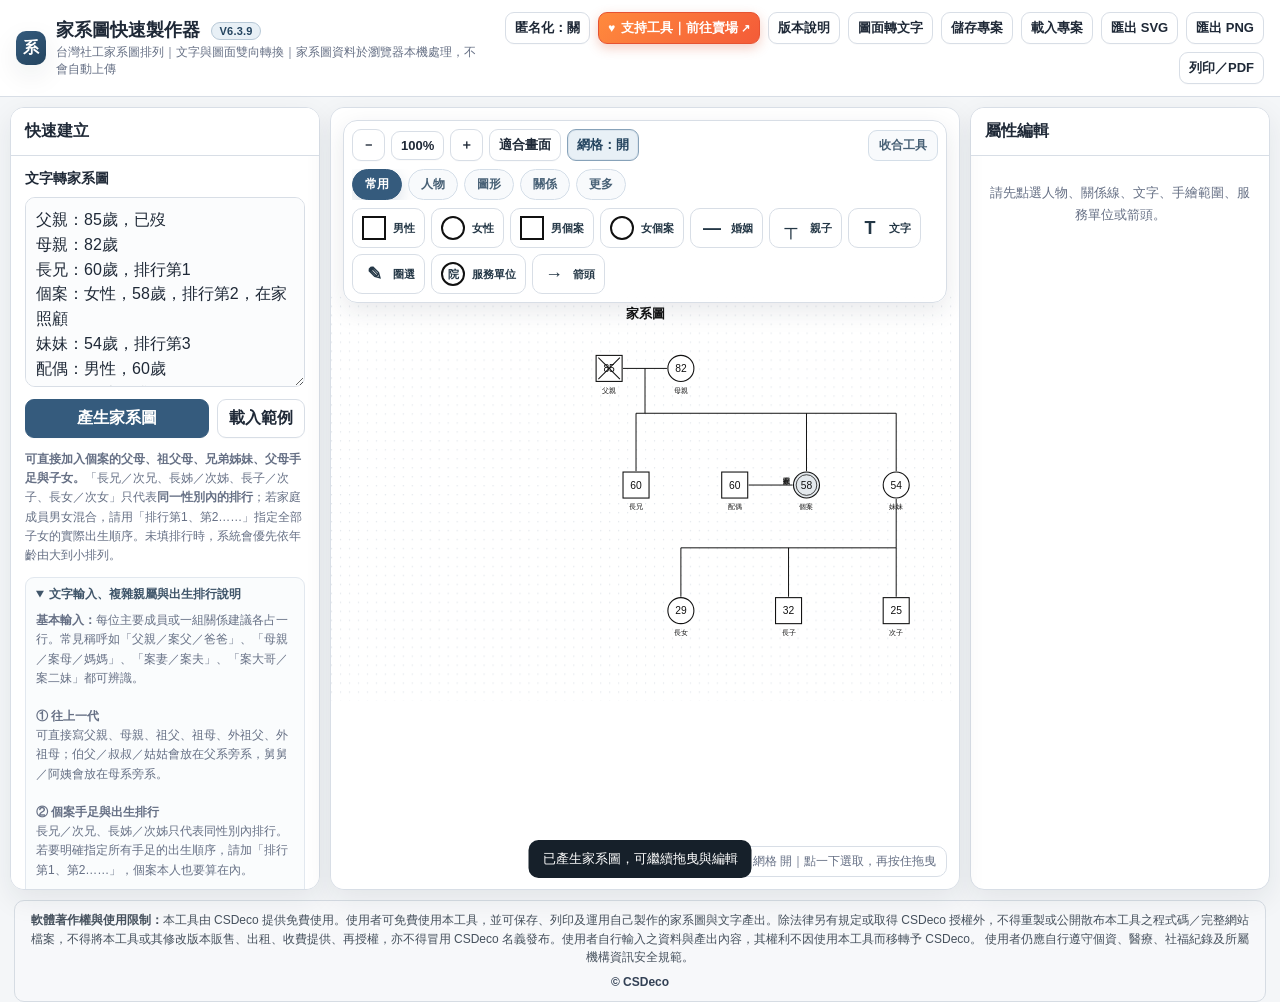
==== commit 6bdbc879: "Add files via upload" ====
--- a/index.html
+++ b/index.html
@@ -94,7 +94,8 @@
   .shape-tool.active-tool{background:#e8f0f6;border-color:#355b7d;color:#24445f;box-shadow:inset 0 0 0 1px rgba(53,91,125,.16)}
   .workspace-status{position:absolute;z-index:9;right:12px;bottom:12px;padding:6px 10px;border-radius:10px;background:rgba(255,255,255,.86);border:1px solid var(--line);font-size:12px;color:var(--muted);pointer-events:none;max-width:min(62vw,560px);white-space:nowrap;overflow:hidden;text-overflow:ellipsis}
   #canvasWrap{width:100%;height:100%;overflow:hidden;touch-action:none}
-  #canvas{width:100%;height:100%;display:block;background:#fff}
+  #canvas{width:100%;height:100%;display:block;background:#fff;cursor:grab}
+  #canvas.is-panning{cursor:grabbing}
   .field{display:grid;gap:5px}
   .field label{font-size:12px;color:var(--muted);font-weight:600}
   .field input,.field select,.field textarea{width:100%;border:1px solid var(--line);border-radius:8px;padding:8px;background:#fff;min-height:auto}
@@ -416,6 +417,7 @@
         <div class="legal-notice" style="margin-top:9px"><strong>授權與著作權：</strong>本工具由 CSDeco 提供免費使用。使用者可免費使用本工具，並可保存、列印及運用自己製作的家系圖與文字產出。除法律另有規定或取得 CSDeco 授權外，不得重製或公開散布本工具之程式碼／完整網站檔案，不得將本工具或其修改版本販售、出租、收費提供、再授權，亦不得冒用 CSDeco 名義發布。使用者自行輸入之資料與產出內容，其權利不因使用本工具而移轉予 CSDeco。</div>
       </section>
       <section class="section">
+        <div class="version-card"><strong>版本 6.3.9</strong><span>2026-08-31</span><p>修正長幼排序與畫布平移：同一父母下的手足會優先依明確排行、年齡與稱謂由長至幼排列；桌機可直接按住畫布空白處拖曳移動畫面。</p></div>
         <div class="version-card"><strong>版本 6.3.8</strong><span>2026-08-31</span><p>同住成員自動圈選與直式側邊備註：文字建圖偵測到「同住」時，會把個案與同住成員圈在同一家庭範圍；人物左右側備註改以直式顯示。</p></div>
         <div class="version-card"><strong>版本 6.3.7</strong><span>2026-08-31</span><p>複雜親屬與社工敘述辨識：支援外甥／外甥女、姪子／姪女、孫子女、前段婚姻、婚姻段次、主要照顧／事務處理與常見居住、聯繫、職業備註。</p></div>
         <div class="version-card"><strong>版本 6.3.4</strong><span>2026-08-28</span><p>工具列插件化：新增「常用／人物／圖形／關係／更多」分頁，常用工具置頂，進階符號收進更多；並加入一鍵收合／展開。</p></div>
@@ -598,6 +600,7 @@
   <div class="dialog-body version-dialog-body">
     <p><strong>發布日期：</strong>2026-08-31</p>
     <ul>
+      <li><strong>V6.3.9 長幼排序與畫布平移修正：</strong>同一父母／婚姻線下的手足，排序時不再被配偶年齡干擾，會優先依「排行第X」、年齡由大到小、最後才參考長／次／三／么等稱謂；桌機與手機皆可直接按住畫布空白處拖曳平移。</li>
       <li><strong>V6.3.8 同住圈選與直式側邊備註：</strong>文字建圖偵測到人物備註含「同住」時，自動將個案與同住成員以家庭範圍圈選；人物側邊備註改採直式排列，並依人物所在畫面左右側自動放到較不遮擋的一邊。</li>
       <li><strong>V6.3.7 複雜親屬與社工敘述辨識：</strong>新增外甥／外甥女、姪子／姪女、孫子女、前段婚姻與婚姻段次定位；可理解「案二妹／第一段婚姻：育有3女2子，其中次子已歿」等寫法，並把同住、無聯繫、主要照顧、事務處理、職業與居住地整理成備註。</li>
       <li><strong>V6.3.4 插件化工具列：</strong>新增「常用／人物／圖形／關係／更多」分頁，常用工具集中在第一頁，較少使用的進階符號收進「更多」；工具列可一鍵收合／展開，並記住目前狀態。</li>
@@ -684,7 +687,7 @@
   const toast = $('#toast');
 
   const GRID_SIZE = 20;
-  const APP_VERSION = '6.3.8';
+  const APP_VERSION = '6.3.9';
   const BUILD_DATE = '2026-07-28';
   const EXPORT_PADDING = 70;
 
@@ -1705,20 +1708,54 @@
         else{obj.x=drag.origX+dx;obj.y=drag.origY+dy;}
         refreshVisual(drag.kind,drag.id,{relations:drag.kind==='node',meta:drag.kind==='node'});
       }
-    }else if(pan){const dx=evt.clientX-pan.x,dy=evt.clientY-pan.y,vb=canvas.viewBox.baseVal;vb.x=pan.vx-dx/vb.width*1400;vb.y=pan.vy-dy/vb.height*900;}
+    }else if(pan){
+      const dx=evt.clientX-pan.x,dy=evt.clientY-pan.y,vb=canvas.viewBox.baseVal;
+      vb.x=pan.vx-dx*(pan.vw/pan.rectW);
+      vb.y=pan.vy-dy*(pan.vh/pan.rectH);
+    }
   });
 
   canvas.addEventListener('pointerup',evt=>{
     if(drawDraft&&evt.pointerId===drawDraft.pointerId){finishRegionDrawing();try{canvas.releasePointerCapture(evt.pointerId)}catch(e){}return;}
     if(touchPending&&evt.pointerId===touchPending.pointerId){clearTimeout(touchPending.timer);touchPending=null;renderInspector();if(window.matchMedia('(min-width:761px) and (max-width:1080px)').matches)$('#rightPanel').classList.add('open');}
-    if(drag){persist();drag=null;}pan=null;try{canvas.releasePointerCapture(evt.pointerId)}catch(e){}
+    if(drag){persist();drag=null;}
+    pan=null;canvas.classList.remove('is-panning');
+    try{canvas.releasePointerCapture(evt.pointerId)}catch(e){}
   });
-  canvas.addEventListener('pointercancel',evt=>{if(drawDraft){drawDraft=null;redrawSelectionOnly();}if(touchPending){clearTimeout(touchPending.timer);touchPending=null;}drag=null;pan=null;});
+  canvas.addEventListener('pointercancel',evt=>{
+    if(drawDraft){drawDraft=null;redrawSelectionOnly();}
+    if(touchPending){clearTimeout(touchPending.timer);touchPending=null;}
+    drag=null;pan=null;canvas.classList.remove('is-panning');
+  });
 
   canvas.addEventListener('pointerdown',evt=>{
-    if(toolMode==='region')return;const isCanvasBackground=evt.target===canvas||(evt.target.tagName==='rect'&&evt.target.parentElement===canvas);
-    if(isCanvasBackground){state.selected=null;redrawSelectionOnly();renderInspector();}
-    if(evt.button===1||evt.altKey||(evt.pointerType==='touch'&&isCanvasBackground)){const vb=canvas.viewBox.baseVal;pan={x:evt.clientX,y:evt.clientY,vx:vb.x,vy:vb.y};try{canvas.setPointerCapture(evt.pointerId)}catch(e){}}
+    if(toolMode==='region')return;
+    const isCanvasBackground=evt.target===canvas||(evt.target.tagName==='rect'&&evt.target.parentElement===canvas);
+    if(isCanvasBackground){
+      state.selected=null;redrawSelectionOnly();renderInspector();
+      if(evt.button===0||evt.button===1||evt.altKey||evt.pointerType==='touch'){
+        evt.preventDefault();
+        const vb=canvas.viewBox.baseVal,rect=canvas.getBoundingClientRect();
+        pan={
+          x:evt.clientX,y:evt.clientY,
+          vx:vb.x,vy:vb.y,vw:vb.width,vh:vb.height,
+          rectW:Math.max(1,rect.width),rectH:Math.max(1,rect.height),
+          pointerId:evt.pointerId
+        };
+        canvas.classList.add('is-panning');
+        try{canvas.setPointerCapture(evt.pointerId)}catch(e){}
+      }
+    }else if(evt.button===1||evt.altKey){
+      const vb=canvas.viewBox.baseVal,rect=canvas.getBoundingClientRect();
+      pan={
+        x:evt.clientX,y:evt.clientY,
+        vx:vb.x,vy:vb.y,vw:vb.width,vh:vb.height,
+        rectW:Math.max(1,rect.width),rectH:Math.max(1,rect.height),
+        pointerId:evt.pointerId
+      };
+      canvas.classList.add('is-panning');
+      try{canvas.setPointerCapture(evt.pointerId)}catch(e){}
+    }
   });
 
   canvas.addEventListener('wheel',evt=>{
@@ -2217,7 +2254,15 @@
 
     const rows={};
     comps.forEach((members,id)=>{const g=generation.get(id)||0;(rows[g]||=[]).push({id,members,layout:partnerComponentLayout(members,partnerRels)});});
-    const compBirthOrder=comp=>Math.min(...comp.members.map(birthOrderScore));
+    const compBirthOrder=comp=>{
+      const childMembers=comp.members.filter(n=>parentRels.some(r=>r.to===n.id));
+      const source=childMembers.length?childMembers:comp.members;
+      return Math.min(...source.map(birthOrderScore));
+    };
+    const memberParentSignature=n=>{
+      const ids=[...new Set(parentRels.filter(r=>r.to===n.id).map(r=>compOf(r.from)))].sort();
+      return ids.join('|');
+    };
     const desiredParentCenter=comp=>{
       const anchors=[];
       comp.members.forEach(member=>parentRels.filter(r=>r.to===member.id).forEach(r=>{const p=getNode(r.from);if(p)anchors.push(p.x);}));
@@ -2226,10 +2271,38 @@
 
     Object.keys(rows).map(Number).sort((a,b)=>a-b).forEach(g=>{
       const row=rows[g];
+      const familyFreq=new Map();
+      row.forEach(comp=>{
+        const keys=new Set(comp.members.map(memberParentSignature).filter(Boolean));
+        keys.forEach(key=>familyFreq.set(key,(familyFreq.get(key)||0)+1));
+      });
+      const familyInfo=comp=>{
+        const entries=comp.members
+          .map(n=>({n,key:memberParentSignature(n)}))
+          .filter(x=>x.key);
+        if(!entries.length)return{key:'',score:compBirthOrder(comp)};
+        entries.sort((a,b)=>
+          (familyFreq.get(b.key)||0)-(familyFreq.get(a.key)||0) ||
+          birthOrderScore(a.n)-birthOrderScore(b.n)
+        );
+        return{key:entries[0].key,score:birthOrderScore(entries[0].n)};
+      };
+
       row.sort((a,b)=>{
+        const fa=familyInfo(a),fb=familyInfo(b);
+        if(fa.key&&fa.key===fb.key){
+          return fa.score-fb.score ||
+            a.members.map(n=>n.name||'').join('').localeCompare(
+              b.members.map(n=>n.name||'').join(''),'zh-Hant'
+            );
+        }
         const ax=desiredParentCenter(a),bx=desiredParentCenter(b);
         if(ax!==null&&bx!==null&&Math.abs(ax-bx)>24)return ax-bx;
-        return compBirthOrder(a)-compBirthOrder(b)||a.members.map(n=>n.name||'').join('').localeCompare(b.members.map(n=>n.name||'').join(''),'zh-Hant');
+        return fa.score-fb.score ||
+          compBirthOrder(a)-compBirthOrder(b) ||
+          a.members.map(n=>n.name||'').join('').localeCompare(
+            b.members.map(n=>n.name||'').join(''),'zh-Hant'
+          );
       });
       const gap=90,total=row.reduce((s,c)=>s+c.layout.width,0)+Math.max(0,row.length-1)*gap;
       const baseY=150+g*270;
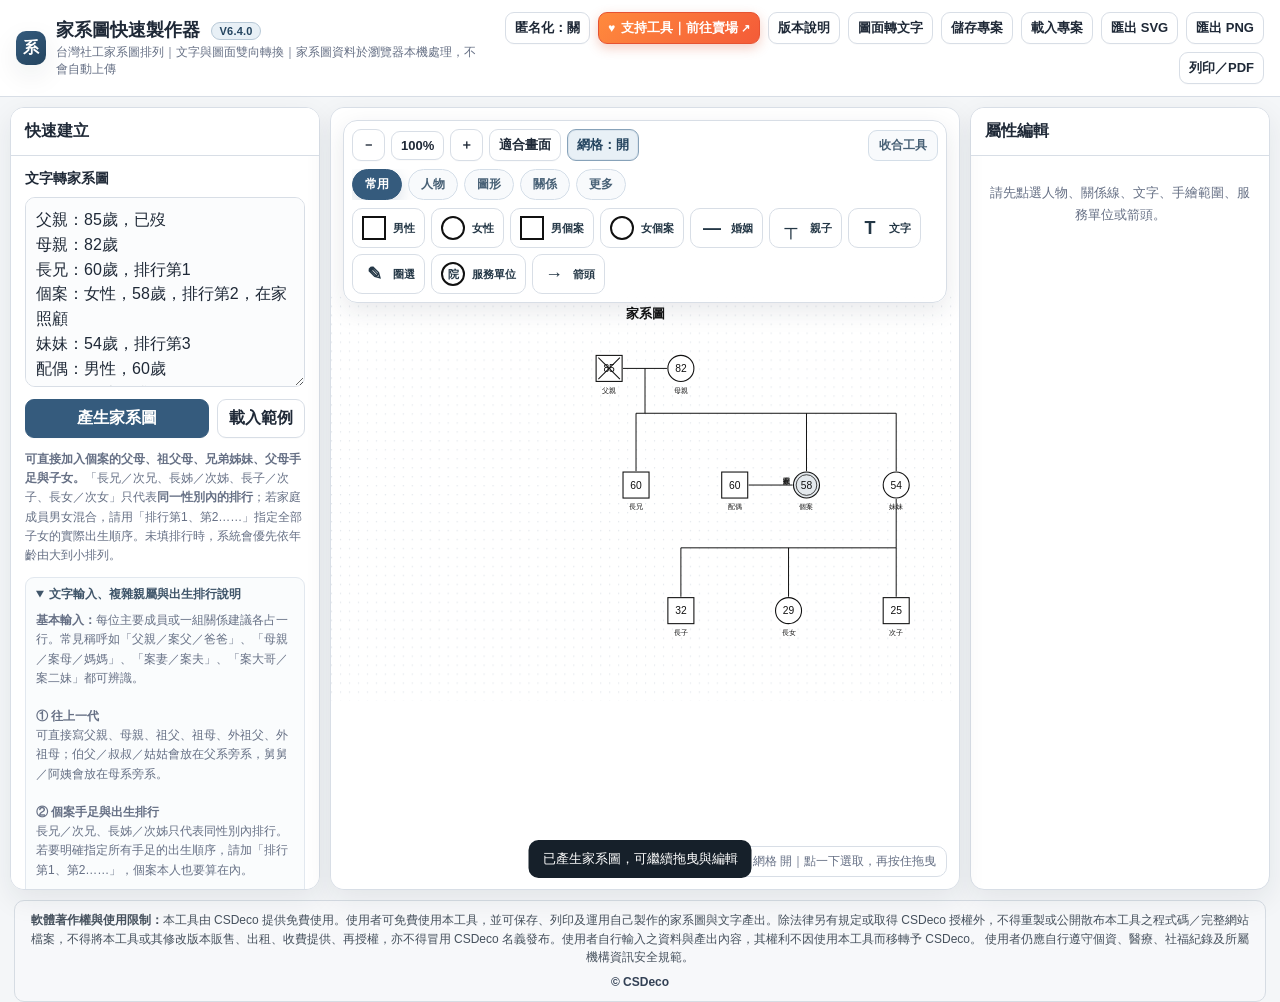
==== commit 62648e04: "Add files via upload" ====
--- a/index.html
+++ b/index.html
@@ -417,6 +417,7 @@
         <div class="legal-notice" style="margin-top:9px"><strong>授權與著作權：</strong>本工具由 CSDeco 提供免費使用。使用者可免費使用本工具，並可保存、列印及運用自己製作的家系圖與文字產出。除法律另有規定或取得 CSDeco 授權外，不得重製或公開散布本工具之程式碼／完整網站檔案，不得將本工具或其修改版本販售、出租、收費提供、再授權，亦不得冒用 CSDeco 名義發布。使用者自行輸入之資料與產出內容，其權利不因使用本工具而移轉予 CSDeco。</div>
       </section>
       <section class="section">
+        <div class="version-card"><strong>版本 6.4.0</strong><span>2026-08-31</span><p>重寫手足長幼排序：哥哥／姊姊一定排在個案之前，弟弟／妹妹一定排在個案之後；同側再依明確排行、年齡與大／二／三等稱謂排序，避免「大弟」被誤當成全家排行第一。</p></div>
         <div class="version-card"><strong>版本 6.3.9</strong><span>2026-08-31</span><p>修正長幼排序與畫布平移：同一父母下的手足會優先依明確排行、年齡與稱謂由長至幼排列；桌機可直接按住畫布空白處拖曳移動畫面。</p></div>
         <div class="version-card"><strong>版本 6.3.8</strong><span>2026-08-31</span><p>同住成員自動圈選與直式側邊備註：文字建圖偵測到「同住」時，會把個案與同住成員圈在同一家庭範圍；人物左右側備註改以直式顯示。</p></div>
         <div class="version-card"><strong>版本 6.3.7</strong><span>2026-08-31</span><p>複雜親屬與社工敘述辨識：支援外甥／外甥女、姪子／姪女、孫子女、前段婚姻、婚姻段次、主要照顧／事務處理與常見居住、聯繫、職業備註。</p></div>
@@ -600,6 +601,7 @@
   <div class="dialog-body version-dialog-body">
     <p><strong>發布日期：</strong>2026-08-31</p>
     <ul>
+      <li><strong>V6.4.0 手足語意排序重寫：</strong>修正「大哥」與「大弟」都被視為「大＝第一」的問題。現在會先理解稱謂方向：兄／哥／姊／姐屬個案年長手足，個案居中，弟／妹屬個案年幼手足；同一群內再比較排行、年齡與大／二／三等次序。</li>
       <li><strong>V6.3.9 長幼排序與畫布平移修正：</strong>同一父母／婚姻線下的手足，排序時不再被配偶年齡干擾，會優先依「排行第X」、年齡由大到小、最後才參考長／次／三／么等稱謂；桌機與手機皆可直接按住畫布空白處拖曳平移。</li>
       <li><strong>V6.3.8 同住圈選與直式側邊備註：</strong>文字建圖偵測到人物備註含「同住」時，自動將個案與同住成員以家庭範圍圈選；人物側邊備註改採直式排列，並依人物所在畫面左右側自動放到較不遮擋的一邊。</li>
       <li><strong>V6.3.7 複雜親屬與社工敘述辨識：</strong>新增外甥／外甥女、姪子／姪女、孫子女、前段婚姻與婚姻段次定位；可理解「案二妹／第一段婚姻：育有3女2子，其中次子已歿」等寫法，並把同住、無聯繫、主要照顧、事務處理、職業與居住地整理成備註。</li>
@@ -687,7 +689,7 @@
   const toast = $('#toast');
 
   const GRID_SIZE = 20;
-  const APP_VERSION = '6.3.9';
+  const APP_VERSION = '6.4.0';
   const BUILD_DATE = '2026-07-28';
   const EXPORT_PADDING = 70;
 
@@ -1214,15 +1216,76 @@
     return {x:anchor.x,y:anchor.y};
   }
 
+  function ordinalPrefixScore(name=''){
+    const map=[['長',1],['大',1],['次',2],['二',2],['三',3],['四',4],['五',5],['六',6],['七',7],['八',8],['九',9],['十',10],['么',99],['小',99]];
+    for(const [key,value] of map){if(String(name).startsWith(key))return value;}
+    return 50;
+  }
+
+  function siblingRoleMeta(n){
+    if(!n)return{group:null,ordinal:50};
+    if(n.proband)return{group:1,ordinal:0};
+    const name=String(n.name||'').replace(/^案/,'').replace(/\s.*$/,'');
+    // 哥、兄、姊、姐：一定比個案年長。
+    if(/(?:兄|哥|姊|姐)$/.test(name)){
+      return{group:0,ordinal:ordinalPrefixScore(name)};
+    }
+    // 弟、妹：一定比個案年幼。「大弟」只是弟弟中的老大，不是全家老大。
+    if(/(?:弟|妹)$/.test(name)){
+      return{group:2,ordinal:ordinalPrefixScore(name)};
+    }
+    return{group:null,ordinal:ordinalPrefixScore(name)};
+  }
+
   function birthOrderScore(n){
     const explicit=Number(n?.birthOrder);
     if(Number.isFinite(explicit)&&explicit>0)return explicit;
     const age=Number(n?.age);
     if(Number.isFinite(age)&&age>0)return 1000-age;
+    const role=siblingRoleMeta(n);
+    if(role.group===0)return 2000+role.ordinal;
+    if(role.group===1)return 2500;
+    if(role.group===2)return 3000+role.ordinal;
     const name=n?.name||'';
-    const map=[['長',1],['大',1],['次',2],['二',2],['三',3],['四',4],['五',5],['六',6],['七',7],['八',8],['九',9],['么',10],['小',10]];
-    for(const [key,value] of map){if(name.startsWith(key))return 2000+value;}
-    return 3000;
+    const ord=ordinalPrefixScore(name);
+    if(ord!==50)return 4000+ord;
+    return 5000;
+  }
+
+  function compareSiblingFamilyMembers(a,b){
+    if(!a||!b)return 0;
+
+    const aExplicit=Number(a.birthOrder),bExplicit=Number(b.birthOrder);
+    if(Number.isFinite(aExplicit)&&aExplicit>0&&Number.isFinite(bExplicit)&&bExplicit>0&&aExplicit!==bExplicit){
+      return aExplicit-bExplicit;
+    }
+
+    const ar=siblingRoleMeta(a),br=siblingRoleMeta(b);
+
+    // 這個判斷比年齡更早：若稱謂已明確表示「哥 vs 弟」，
+    // 即使其中一人沒有年齡，也不能讓缺值造成反向排列。
+    if(ar.group!==null&&br.group!==null&&ar.group!==br.group){
+      return ar.group-br.group;
+    }
+
+    const aAge=Number(a.age),bAge=Number(b.age);
+    if(Number.isFinite(aAge)&&aAge>0&&Number.isFinite(bAge)&&bAge>0&&aAge!==bAge){
+      return bAge-aAge;
+    }
+
+    // 同為哥哥群、姊姊群、弟弟群或妹妹群時，看「大、二、三…」。
+    if(ar.group!==null&&ar.group===br.group&&ar.ordinal!==br.ordinal){
+      return ar.ordinal-br.ordinal;
+    }
+
+    // 只有一方有明確出生排行時，作為次要參考。
+    if(Number.isFinite(aExplicit)&&aExplicit>0 && !(Number.isFinite(bExplicit)&&bExplicit>0))return -1;
+    if(Number.isFinite(bExplicit)&&bExplicit>0 && !(Number.isFinite(aExplicit)&&aExplicit>0))return 1;
+
+    // 最後才回到一般排序與原始輸入順序。
+    const generic=birthOrderScore(a)-birthOrderScore(b);
+    if(generic)return generic;
+    return state.nodes.indexOf(a)-state.nodes.indexOf(b);
   }
 
   function repairMissingCoParentsByGeometry(){
@@ -2280,21 +2343,20 @@
         const entries=comp.members
           .map(n=>({n,key:memberParentSignature(n)}))
           .filter(x=>x.key);
-        if(!entries.length)return{key:'',score:compBirthOrder(comp)};
+        if(!entries.length)return{key:'',score:compBirthOrder(comp),node:null};
         entries.sort((a,b)=>
           (familyFreq.get(b.key)||0)-(familyFreq.get(a.key)||0) ||
-          birthOrderScore(a.n)-birthOrderScore(b.n)
+          compareSiblingFamilyMembers(a.n,b.n)
         );
-        return{key:entries[0].key,score:birthOrderScore(entries[0].n)};
+        return{key:entries[0].key,score:birthOrderScore(entries[0].n),node:entries[0].n};
       };
 
       row.sort((a,b)=>{
         const fa=familyInfo(a),fb=familyInfo(b);
         if(fa.key&&fa.key===fb.key){
-          return fa.score-fb.score ||
-            a.members.map(n=>n.name||'').join('').localeCompare(
-              b.members.map(n=>n.name||'').join(''),'zh-Hant'
-            );
+          const familyOrder=compareSiblingFamilyMembers(fa.node,fb.node);
+          if(familyOrder)return familyOrder;
+          return state.nodes.indexOf(fa.node)-state.nodes.indexOf(fb.node);
         }
         const ax=desiredParentCenter(a),bx=desiredParentCenter(b);
         if(ax!==null&&bx!==null&&Math.abs(ax-bx)>24)return ax-bx;
